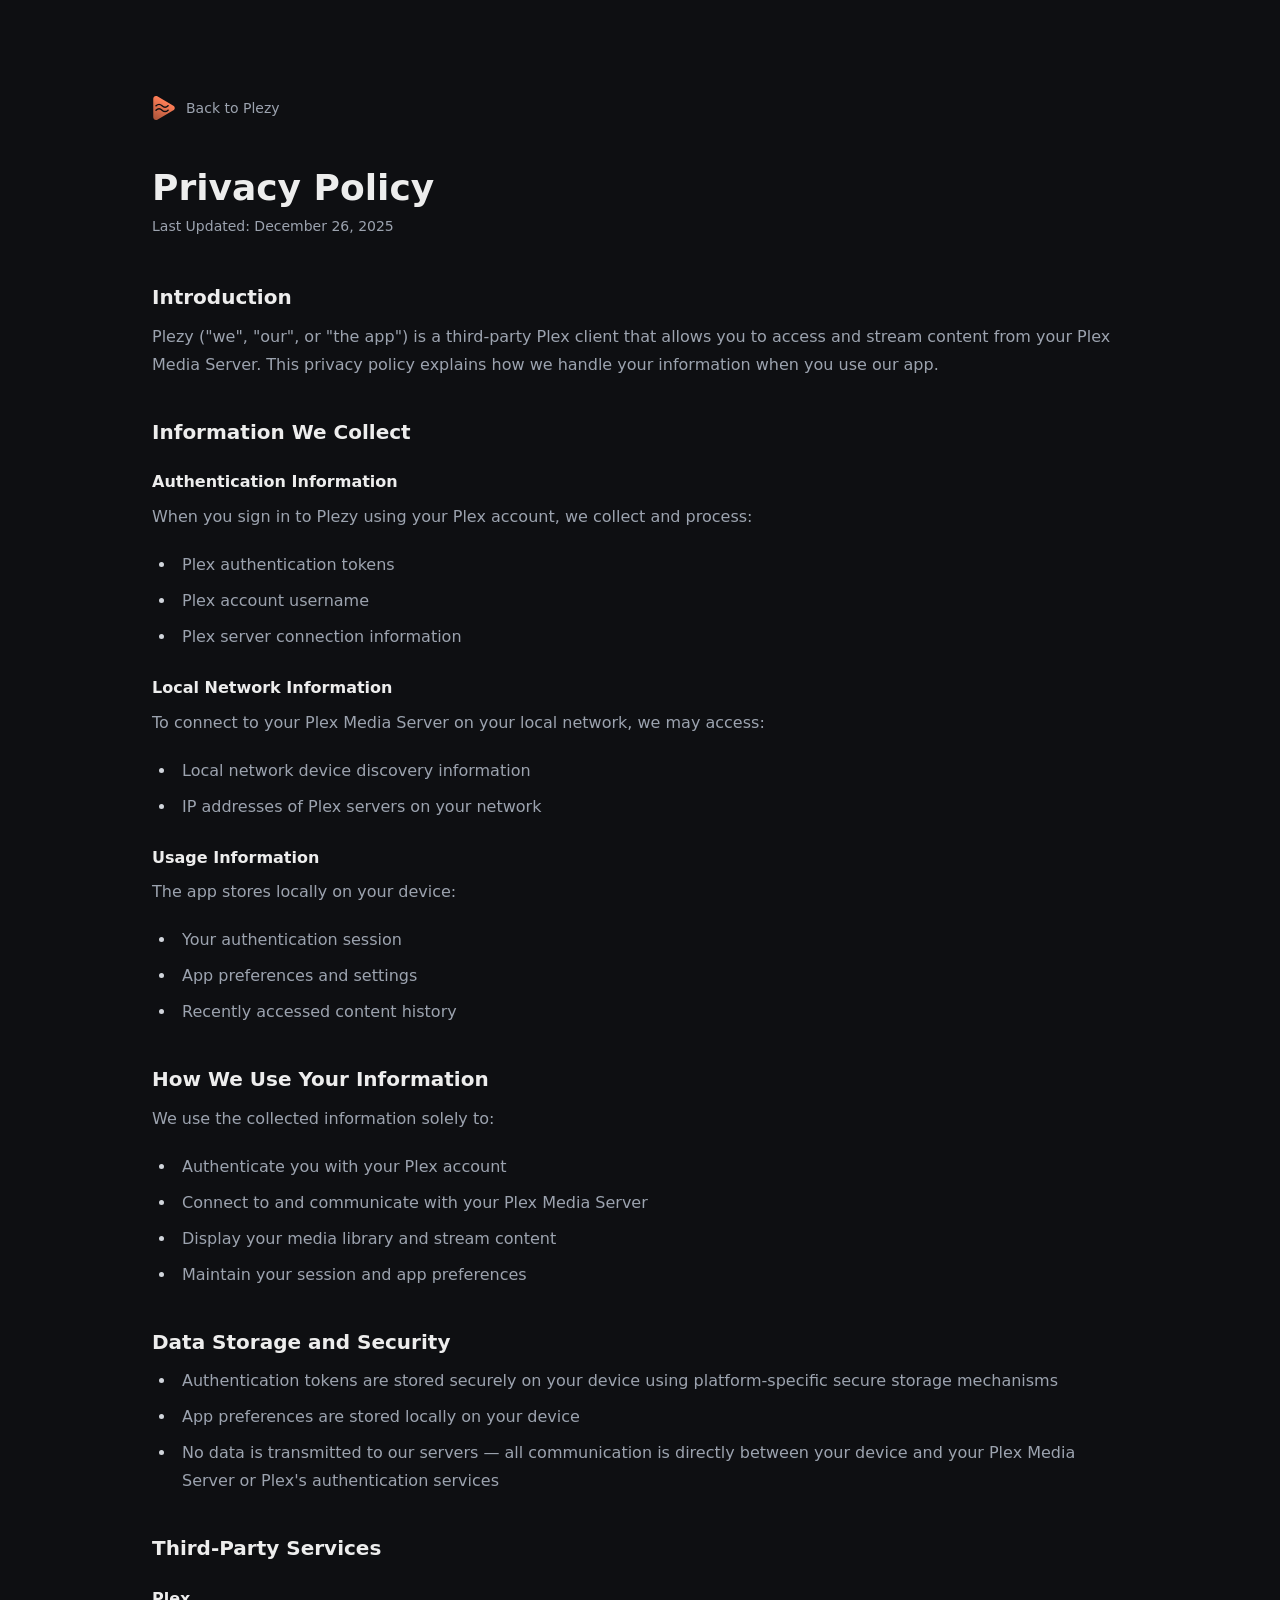
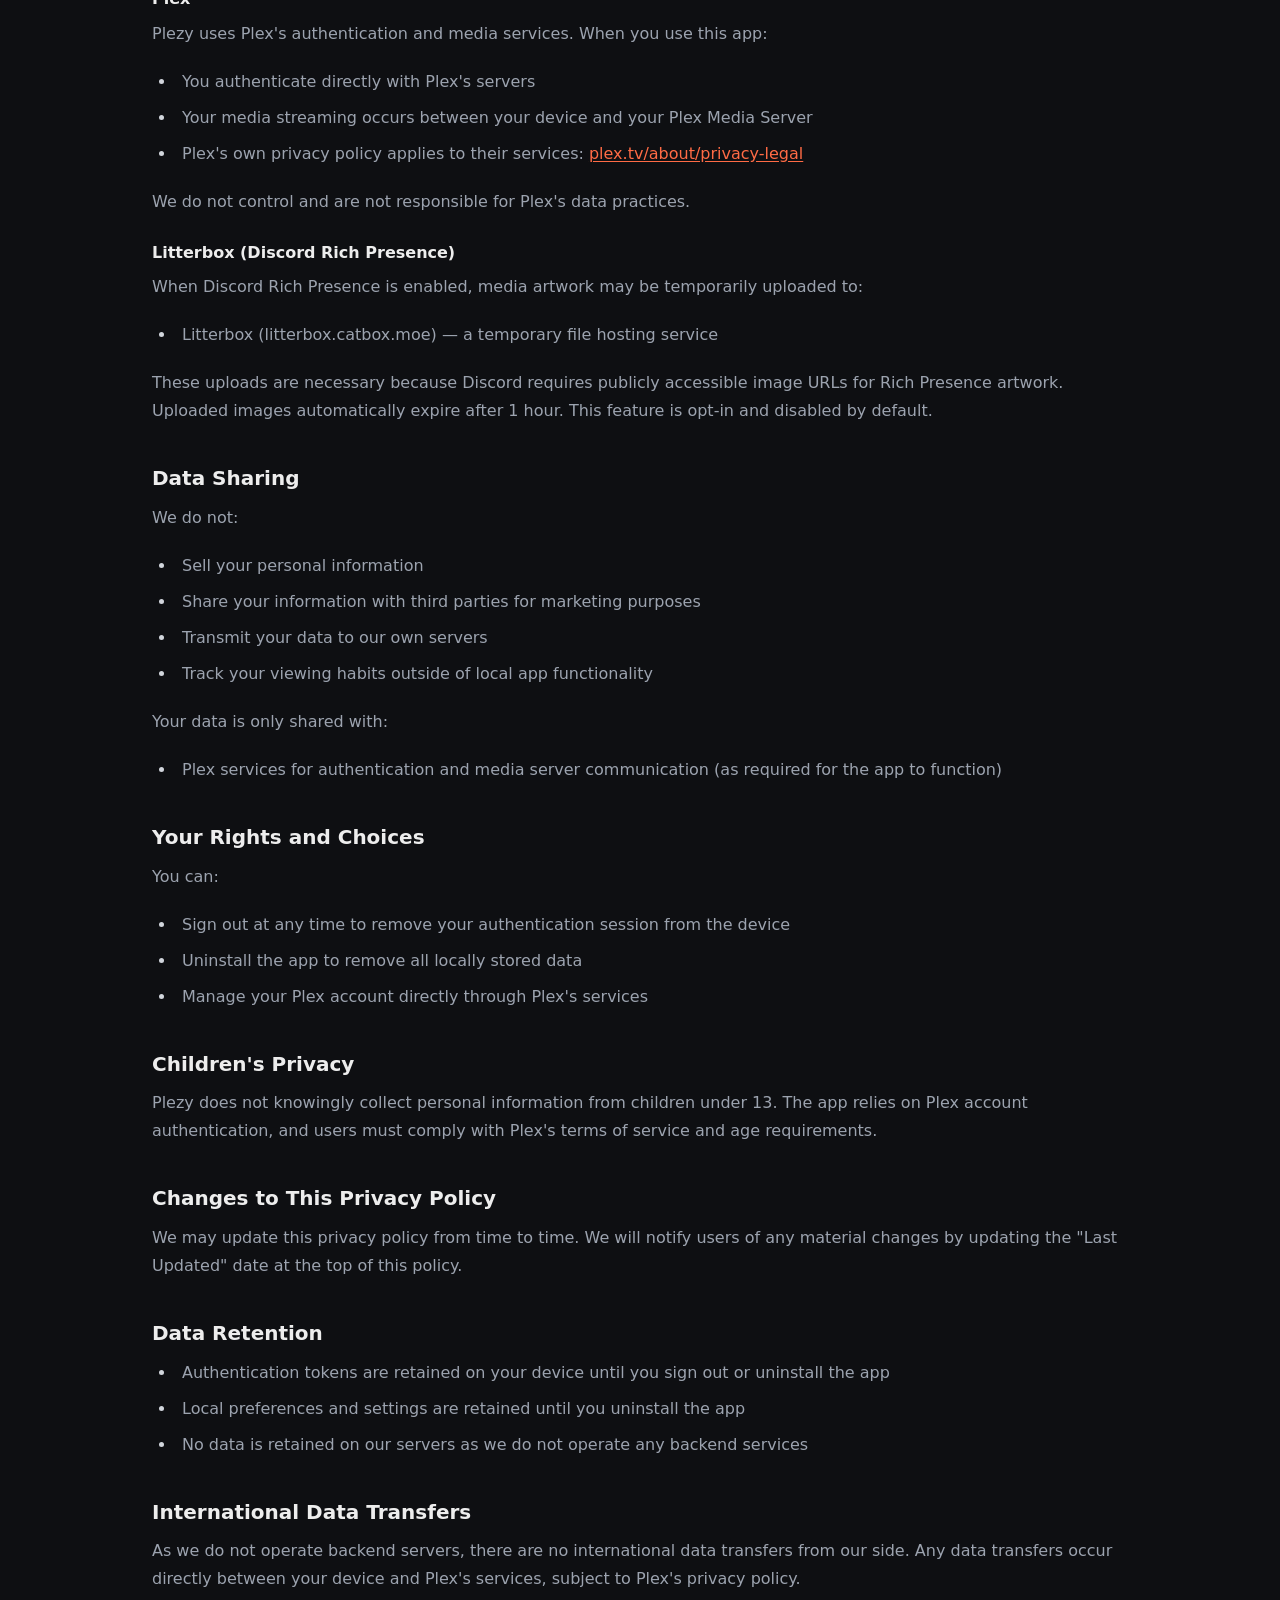
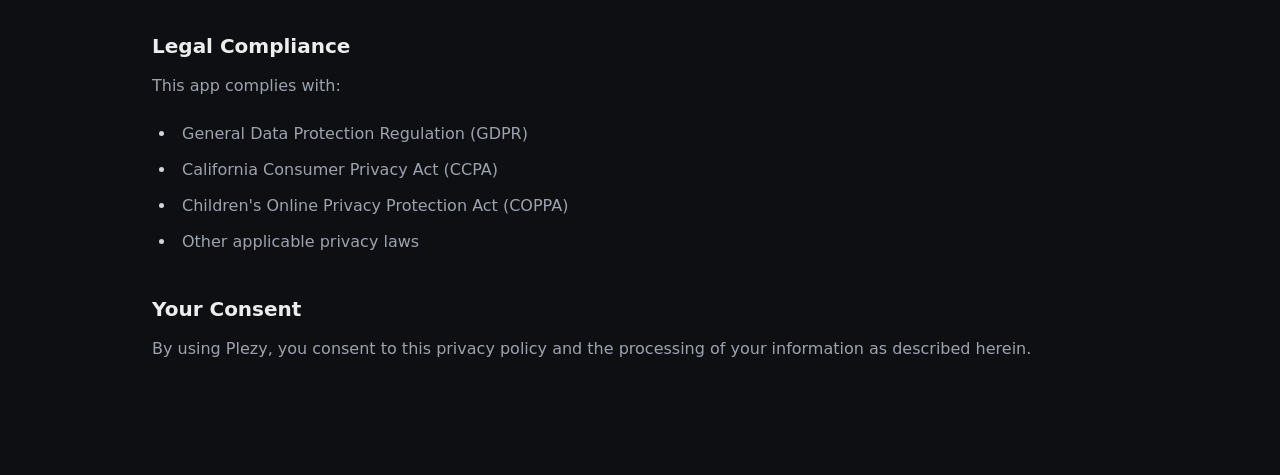
==== privacy.html @ b9e53365 "Mirror plezy.app marketing site as starting point" ====
<!doctype html>
<html lang="en">
	<head>
		<meta charset="utf-8" />
		<meta name="viewport" content="width=device-width, initial-scale=1" />
		<meta name="theme-color" content="#0e0f12" />
		
		<link href="_app/immutable/assets/0.DF990AXo.css" rel="stylesheet">
		<link href="_app/immutable/assets/3.yOXs9UEN.css" rel="stylesheet">
		<link rel="modulepreload" href="_app/immutable/entry/start.CoJKFJlM.js">
		<link rel="modulepreload" href="_app/immutable/chunks/CLVDWCYx.js">
		<link rel="modulepreload" href="_app/immutable/chunks/BPmkMjjq.js">
		<link rel="modulepreload" href="_app/immutable/chunks/NywS_KMp.js">
		<link rel="modulepreload" href="_app/immutable/entry/app.BwH1uKIQ.js">
		<link rel="modulepreload" href="_app/immutable/chunks/C-wuGM4v.js">
		<link rel="modulepreload" href="_app/immutable/chunks/fyFe7Qgq.js">
		<link rel="modulepreload" href="_app/immutable/chunks/DBVHxiZw.js">
		<link rel="modulepreload" href="_app/immutable/chunks/Zm3KEN28.js">
		<link rel="modulepreload" href="_app/immutable/chunks/YNGGz-9E.js">
		<link rel="modulepreload" href="_app/immutable/nodes/0.DDAyVLy6.js">
		<link rel="modulepreload" href="_app/immutable/chunks/CpB8qaWJ.js">
		<link rel="modulepreload" href="_app/immutable/chunks/Bbte_VvZ.js">
		<link rel="modulepreload" href="_app/immutable/nodes/3.JXkCUDzy.js">
		<link rel="modulepreload" href="_app/immutable/chunks/DOx-rTIZ.js">
		<link rel="modulepreload" href="_app/immutable/chunks/Lz8oodKu.js"><!--12qhfyh--><link rel="icon" href="data:image/svg+xml,%3csvg%20xmlns='http://www.w3.org/2000/svg'%20viewBox='0%2032%20358.32%20399.86'%3e%3cdefs%3e%3clinearGradient%20id='logo-gradient'%20x1='22.67'%20y1='425.72'%20x2='201.83'%20y2='115.4'%20gradientUnits='userSpaceOnUse'%3e%3cstop%20offset='0'%20stop-color='%23ab543a'/%3e%3cstop%20offset='1'%20stop-color='%23ff7e57'/%3e%3c/linearGradient%3e%3c/defs%3e%3cpath%20fill='url(%23logo-gradient)'%20d='M335.65,192.66L68.01,38.14C37.78,20.69,0,42.5,0,77.41v309.04c0,34.91,37.78,56.72,68.01,39.27l267.64-154.52c30.23-17.45,30.23-61.08,0-78.54ZM255.53,276.8c-19.1,17.66-38.75,26.49-58.4,26.49s-39.29-8.83-58.39-26.49c-14.39-13.3-28.55-20.05-42.11-20.05s-27.72,6.75-42.1,20.05c-4.87,4.5-12.46,4.2-16.96-.67-4.5-4.86-4.2-12.45.67-16.95,38.2-35.33,78.59-35.33,116.79,0,14.38,13.3,28.55,20.04,42.1,20.04s27.72-6.74,42.11-20.04c4.86-4.5,12.46-4.21,16.95.66,4.5,4.87,4.21,12.46-.66,16.96ZM255.53,204.04c-19.1,17.67-38.75,26.5-58.4,26.5s-39.29-8.83-58.39-26.5c-14.39-13.3-28.55-20.04-42.11-20.04s-27.72,6.74-42.1,20.04c-4.87,4.5-12.46,4.21-16.96-.66s-4.2-12.46.67-16.96c38.2-35.32,78.59-35.32,116.79,0,14.38,13.3,28.55,20.05,42.1,20.05s27.72-6.75,42.11-20.05c4.86-4.5,12.46-4.2,16.95.67,4.5,4.86,4.21,12.45-.66,16.95Z'/%3e%3c/svg%3e"/><!----><!--7ke6fz--><meta name="description" content="Plezy privacy policy - how we handle your information."/><!----><title>Privacy Policy - Plezy</title>
	</head>
	<body data-sveltekit-preload-data="hover">
		<div style="display: contents"><!--[--><!--[--><!----><!----><article class="max-w-5xl mx-auto px-6 py-16 sm:py-24"><a href="index.html" class="inline-flex items-center gap-2.5 mb-12 text-text-muted hover:text-text transition-colors"><svg class="w-6 h-6" viewBox="0 32 358.32 399.86" xmlns="http://www.w3.org/2000/svg"><!--[--><defs><linearGradient id="logo-gradient" x1="22.67" y1="425.72" x2="201.83" y2="115.4" gradientUnits="userSpaceOnUse"><stop offset="0" stop-color="#ab543a"></stop><stop offset="1" stop-color="#ff7e57"></stop></linearGradient></defs><!--]--><path fill="url(#logo-gradient)" d="M335.65,192.66L68.01,38.14C37.78,20.69,0,42.5,0,77.41v309.04c0,34.91,37.78,56.72,68.01,39.27l267.64-154.52c30.23-17.45,30.23-61.08,0-78.54ZM255.53,276.8c-19.1,17.66-38.75,26.49-58.4,26.49s-39.29-8.83-58.39-26.49c-14.39-13.3-28.55-20.05-42.11-20.05s-27.72,6.75-42.1,20.05c-4.87,4.5-12.46,4.2-16.96-.67-4.5-4.86-4.2-12.45.67-16.95,38.2-35.33,78.59-35.33,116.79,0,14.38,13.3,28.55,20.04,42.1,20.04s27.72-6.74,42.11-20.04c4.86-4.5,12.46-4.21,16.95.66,4.5,4.87,4.21,12.46-.66,16.96ZM255.53,204.04c-19.1,17.67-38.75,26.5-58.4,26.5s-39.29-8.83-58.39-26.5c-14.39-13.3-28.55-20.04-42.11-20.04s-27.72,6.74-42.1,20.04c-4.87,4.5-12.46,4.21-16.96-.66s-4.2-12.46.67-16.96c38.2-35.32,78.59-35.32,116.79,0,14.38,13.3,28.55,20.05,42.1,20.05s27.72-6.75,42.11-20.05c4.86-4.5,12.46-4.2,16.95.67,4.5,4.86,4.21,12.45-.66,16.95Z"></path></svg><!----> <span class="text-sm font-medium">Back to Plezy</span></a> <h1 class="text-3xl sm:text-4xl font-bold mb-2">Privacy Policy</h1> <p class="text-text-muted text-sm mb-12">Last Updated: December 26, 2025</p> <div class="prose svelte-7ke6fz"><h2 class="svelte-7ke6fz">Introduction</h2> <p class="svelte-7ke6fz">Plezy ("we", "our", or "the app") is a third-party Plex client that allows you to access and stream content from your Plex Media Server. This privacy policy explains how we handle your information when you use our app.</p> <h2 class="svelte-7ke6fz">Information We Collect</h2> <h3 class="svelte-7ke6fz">Authentication Information</h3> <p class="svelte-7ke6fz">When you sign in to Plezy using your Plex account, we collect and process:</p> <ul class="svelte-7ke6fz"><li class="svelte-7ke6fz">Plex authentication tokens</li> <li class="svelte-7ke6fz">Plex account username</li> <li class="svelte-7ke6fz">Plex server connection information</li></ul> <h3 class="svelte-7ke6fz">Local Network Information</h3> <p class="svelte-7ke6fz">To connect to your Plex Media Server on your local network, we may access:</p> <ul class="svelte-7ke6fz"><li class="svelte-7ke6fz">Local network device discovery information</li> <li class="svelte-7ke6fz">IP addresses of Plex servers on your network</li></ul> <h3 class="svelte-7ke6fz">Usage Information</h3> <p class="svelte-7ke6fz">The app stores locally on your device:</p> <ul class="svelte-7ke6fz"><li class="svelte-7ke6fz">Your authentication session</li> <li class="svelte-7ke6fz">App preferences and settings</li> <li class="svelte-7ke6fz">Recently accessed content history</li></ul> <h2 class="svelte-7ke6fz">How We Use Your Information</h2> <p class="svelte-7ke6fz">We use the collected information solely to:</p> <ul class="svelte-7ke6fz"><li class="svelte-7ke6fz">Authenticate you with your Plex account</li> <li class="svelte-7ke6fz">Connect to and communicate with your Plex Media Server</li> <li class="svelte-7ke6fz">Display your media library and stream content</li> <li class="svelte-7ke6fz">Maintain your session and app preferences</li></ul> <h2 class="svelte-7ke6fz">Data Storage and Security</h2> <ul class="svelte-7ke6fz"><li class="svelte-7ke6fz">Authentication tokens are stored securely on your device using platform-specific secure storage mechanisms</li> <li class="svelte-7ke6fz">App preferences are stored locally on your device</li> <li class="svelte-7ke6fz">No data is transmitted to our servers — all communication is directly between your device and your Plex Media Server or Plex's authentication services</li></ul> <h2 class="svelte-7ke6fz">Third-Party Services</h2> <h3 class="svelte-7ke6fz">Plex</h3> <p class="svelte-7ke6fz">Plezy uses Plex's authentication and media services. When you use this app:</p> <ul class="svelte-7ke6fz"><li class="svelte-7ke6fz">You authenticate directly with Plex's servers</li> <li class="svelte-7ke6fz">Your media streaming occurs between your device and your Plex Media Server</li> <li class="svelte-7ke6fz">Plex's own privacy policy applies to their services: <a href="https://www.plex.tv/about/privacy-legal/" target="_blank" rel="noopener noreferrer" class="svelte-7ke6fz">plex.tv/about/privacy-legal</a></li></ul> <p class="svelte-7ke6fz">We do not control and are not responsible for Plex's data practices.</p> <h3 class="svelte-7ke6fz">Litterbox (Discord Rich Presence)</h3> <p class="svelte-7ke6fz">When Discord Rich Presence is enabled, media artwork may be temporarily uploaded to:</p> <ul class="svelte-7ke6fz"><li class="svelte-7ke6fz">Litterbox (litterbox.catbox.moe) — a temporary file hosting service</li></ul> <p class="svelte-7ke6fz">These uploads are necessary because Discord requires publicly accessible image URLs for Rich Presence artwork. Uploaded images automatically expire after 1 hour. This feature is opt-in and disabled by default.</p> <h2 class="svelte-7ke6fz">Data Sharing</h2> <p class="svelte-7ke6fz">We do not:</p> <ul class="svelte-7ke6fz"><li class="svelte-7ke6fz">Sell your personal information</li> <li class="svelte-7ke6fz">Share your information with third parties for marketing purposes</li> <li class="svelte-7ke6fz">Transmit your data to our own servers</li> <li class="svelte-7ke6fz">Track your viewing habits outside of local app functionality</li></ul> <p class="svelte-7ke6fz">Your data is only shared with:</p> <ul class="svelte-7ke6fz"><li class="svelte-7ke6fz">Plex services for authentication and media server communication (as required for the app to function)</li></ul> <h2 class="svelte-7ke6fz">Your Rights and Choices</h2> <p class="svelte-7ke6fz">You can:</p> <ul class="svelte-7ke6fz"><li class="svelte-7ke6fz">Sign out at any time to remove your authentication session from the device</li> <li class="svelte-7ke6fz">Uninstall the app to remove all locally stored data</li> <li class="svelte-7ke6fz">Manage your Plex account directly through Plex's services</li></ul> <h2 class="svelte-7ke6fz">Children's Privacy</h2> <p class="svelte-7ke6fz">Plezy does not knowingly collect personal information from children under 13. The app relies on Plex account authentication, and users must comply with Plex's terms of service and age requirements.</p> <h2 class="svelte-7ke6fz">Changes to This Privacy Policy</h2> <p class="svelte-7ke6fz">We may update this privacy policy from time to time. We will notify users of any material changes by updating the "Last Updated" date at the top of this policy.</p> <h2 class="svelte-7ke6fz">Data Retention</h2> <ul class="svelte-7ke6fz"><li class="svelte-7ke6fz">Authentication tokens are retained on your device until you sign out or uninstall the app</li> <li class="svelte-7ke6fz">Local preferences and settings are retained until you uninstall the app</li> <li class="svelte-7ke6fz">No data is retained on our servers as we do not operate any backend services</li></ul> <h2 class="svelte-7ke6fz">International Data Transfers</h2> <p class="svelte-7ke6fz">As we do not operate backend servers, there are no international data transfers from our side. Any data transfers occur directly between your device and Plex's services, subject to Plex's privacy policy.</p> <h2 class="svelte-7ke6fz">Legal Compliance</h2> <p class="svelte-7ke6fz">This app complies with:</p> <ul class="svelte-7ke6fz"><li class="svelte-7ke6fz">General Data Protection Regulation (GDPR)</li> <li class="svelte-7ke6fz">California Consumer Privacy Act (CCPA)</li> <li class="svelte-7ke6fz">Children's Online Privacy Protection Act (COPPA)</li> <li class="svelte-7ke6fz">Other applicable privacy laws</li></ul> <h2 class="svelte-7ke6fz">Your Consent</h2> <p class="svelte-7ke6fz">By using Plezy, you consent to this privacy policy and the processing of your information as described herein.</p></div></article><!----><!----><!----><!--]--> <!--[!--><!--]--><!--]-->
			
			<script>
				{
					__sveltekit_p6oszg = {
						base: new URL(".", location).pathname.slice(0, -1)
					};

					const element = document.currentScript.parentElement;

					Promise.all([
						import("./_app/immutable/entry/start.CoJKFJlM.js"),
						import("./_app/immutable/entry/app.BwH1uKIQ.js")
					]).then(([kit, app]) => {
						kit.start(app, element, {
							node_ids: [0, 3],
							data: [null,null],
							form: null,
							error: null
						});
					});
				}
			</script>
		</div>
	</body>
</html>
---- _app/immutable/assets/0.DF990AXo.css ----
@layer properties{@supports (((-webkit-hyphens:none)) and (not (margin-trim:inline))) or ((-moz-orient:inline) and (not (color:rgb(from red r g b)))){*,:before,:after,::backdrop{--tw-translate-x:0;--tw-translate-y:0;--tw-translate-z:0;--tw-rotate-x:initial;--tw-rotate-y:initial;--tw-rotate-z:initial;--tw-skew-x:initial;--tw-skew-y:initial;--tw-space-y-reverse:0;--tw-border-style:solid;--tw-gradient-position:initial;--tw-gradient-from:#0000;--tw-gradient-via:#0000;--tw-gradient-to:#0000;--tw-gradient-stops:initial;--tw-gradient-via-stops:initial;--tw-gradient-from-position:0%;--tw-gradient-via-position:50%;--tw-gradient-to-position:100%;--tw-leading:initial;--tw-font-weight:initial;--tw-tracking:initial;--tw-ordinal:initial;--tw-slashed-zero:initial;--tw-numeric-figure:initial;--tw-numeric-spacing:initial;--tw-numeric-fraction:initial;--tw-shadow:0 0 #0000;--tw-shadow-color:initial;--tw-shadow-alpha:100%;--tw-inset-shadow:0 0 #0000;--tw-inset-shadow-color:initial;--tw-inset-shadow-alpha:100%;--tw-ring-color:initial;--tw-ring-shadow:0 0 #0000;--tw-inset-ring-color:initial;--tw-inset-ring-shadow:0 0 #0000;--tw-ring-inset:initial;--tw-ring-offset-width:0px;--tw-ring-offset-color:#fff;--tw-ring-offset-shadow:0 0 #0000;--tw-blur:initial;--tw-brightness:initial;--tw-contrast:initial;--tw-grayscale:initial;--tw-hue-rotate:initial;--tw-invert:initial;--tw-opacity:initial;--tw-saturate:initial;--tw-sepia:initial;--tw-drop-shadow:initial;--tw-drop-shadow-color:initial;--tw-drop-shadow-alpha:100%;--tw-drop-shadow-size:initial;--tw-duration:initial;--tw-ease:initial}}}@layer theme{:root,:host{--font-sans:"Inter",ui-sans-serif,system-ui,-apple-system,sans-serif;--font-mono:ui-monospace,SFMono-Regular,Menlo,Monaco,Consolas,"Liberation Mono","Courier New",monospace;--color-emerald-400:oklch(76.5% .177 163.223);--color-emerald-500:oklch(69.6% .17 162.48);--color-blue-400:oklch(70.7% .165 254.624);--color-blue-500:oklch(62.3% .214 259.815);--color-gray-100:oklch(96.7% .003 264.542);--color-gray-900:oklch(21% .034 264.665);--color-black:#000;--color-white:#fff;--spacing:.25rem;--container-sm:24rem;--container-md:28rem;--container-lg:32rem;--container-xl:36rem;--container-5xl:64rem;--container-7xl:80rem;--text-xs:.75rem;--text-xs--line-height:calc(1/.75);--text-sm:.875rem;--text-sm--line-height:calc(1.25/.875);--text-base:1rem;--text-base--line-height: 1.5 ;--text-lg:1.125rem;--text-lg--line-height:calc(1.75/1.125);--text-xl:1.25rem;--text-xl--line-height:calc(1.75/1.25);--text-2xl:1.5rem;--text-2xl--line-height:calc(2/1.5);--text-3xl:1.875rem;--text-3xl--line-height: 1.2 ;--text-4xl:2.25rem;--text-4xl--line-height:calc(2.5/2.25);--text-5xl:3rem;--text-5xl--line-height:1;--text-6xl:3.75rem;--text-6xl--line-height:1;--text-7xl:4.5rem;--text-7xl--line-height:1;--font-weight-normal:400;--font-weight-medium:500;--font-weight-semibold:600;--font-weight-bold:700;--tracking-tight:-.025em;--tracking-wide:.025em;--tracking-wider:.05em;--leading-tight:1.25;--leading-relaxed:1.625;--radius-lg:.5rem;--radius-xl:.75rem;--radius-2xl:1rem;--ease-out:cubic-bezier(0,0,.2,1);--blur-2xl:40px;--default-transition-duration:.15s;--default-transition-timing-function:cubic-bezier(.4,0,.2,1);--default-font-family:var(--font-sans);--default-mono-font-family:var(--font-mono);--color-bg:#0e0f12;--color-surface:#15171c;--color-surface-hover:#1a1c22;--color-border:#2a2d35;--color-accent:#ff6b45;--color-accent-glow:#ff6b4533;--color-accent-dim:#ab543a;--color-text:#ededed;--color-text-muted:#9ca3af;--animate-fade-in-up:fade-in-up .6s ease-out both;--animate-pulse-glow:pulse-glow 3s ease-in-out infinite}}@layer base{*,:after,:before,::backdrop{box-sizing:border-box;border:0 solid;margin:0;padding:0}::file-selector-button{box-sizing:border-box;border:0 solid;margin:0;padding:0}html,:host{-webkit-text-size-adjust:100%;tab-size:4;line-height:1.5;font-family:var(--default-font-family,ui-sans-serif,system-ui,sans-serif,"Apple Color Emoji","Segoe UI Emoji","Segoe UI Symbol","Noto Color Emoji");font-feature-settings:var(--default-font-feature-settings,normal);font-variation-settings:var(--default-font-variation-settings,normal);-webkit-tap-highlight-color:transparent}hr{height:0;color:inherit;border-top-width:1px}abbr:where([title]){-webkit-text-decoration:underline dotted;text-decoration:underline dotted}h1,h2,h3,h4,h5,h6{font-size:inherit;font-weight:inherit}a{color:inherit;-webkit-text-decoration:inherit;text-decoration:inherit}b,strong{font-weight:bolder}code,kbd,samp,pre{font-family:var(--default-mono-font-family,ui-monospace,SFMono-Regular,Menlo,Monaco,Consolas,"Liberation Mono","Courier New",monospace);font-feature-settings:var(--default-mono-font-feature-settings,normal);font-variation-settings:var(--default-mono-font-variation-settings,normal);font-size:1em}small{font-size:80%}sub,sup{vertical-align:baseline;font-size:75%;line-height:0;position:relative}sub{bottom:-.25em}sup{top:-.5em}table{text-indent:0;border-color:inherit;border-collapse:collapse}:-moz-focusring{outline:auto}progress{vertical-align:baseline}summary{display:list-item}ol,ul,menu{list-style:none}img,svg,video,canvas,audio,iframe,embed,object{vertical-align:middle;display:block}img,video{max-width:100%;height:auto}button,input,select,optgroup,textarea{font:inherit;font-feature-settings:inherit;font-variation-settings:inherit;letter-spacing:inherit;color:inherit;opacity:1;background-color:#0000;border-radius:0}::file-selector-button{font:inherit;font-feature-settings:inherit;font-variation-settings:inherit;letter-spacing:inherit;color:inherit;opacity:1;background-color:#0000;border-radius:0}:where(select:is([multiple],[size])) optgroup{font-weight:bolder}:where(select:is([multiple],[size])) optgroup option{padding-inline-start:20px}::file-selector-button{margin-inline-end:4px}::placeholder{opacity:1}@supports (not ((-webkit-appearance:-apple-pay-button))) or (contain-intrinsic-size:1px){::placeholder{color:currentColor}@supports (color:color-mix(in lab,red,red)){::placeholder{color:color-mix(in oklab,currentcolor 50%,transparent)}}}textarea{resize:vertical}::-webkit-search-decoration{-webkit-appearance:none}::-webkit-date-and-time-value{min-height:1lh;text-align:inherit}::-webkit-datetime-edit{display:inline-flex}::-webkit-datetime-edit-fields-wrapper{padding:0}::-webkit-datetime-edit{padding-block:0}::-webkit-datetime-edit-year-field{padding-block:0}::-webkit-datetime-edit-month-field{padding-block:0}::-webkit-datetime-edit-day-field{padding-block:0}::-webkit-datetime-edit-hour-field{padding-block:0}::-webkit-datetime-edit-minute-field{padding-block:0}::-webkit-datetime-edit-second-field{padding-block:0}::-webkit-datetime-edit-millisecond-field{padding-block:0}::-webkit-datetime-edit-meridiem-field{padding-block:0}::-webkit-calendar-picker-indicator{line-height:1}:-moz-ui-invalid{box-shadow:none}button,input:where([type=button],[type=reset],[type=submit]){appearance:button}::file-selector-button{appearance:button}::-webkit-inner-spin-button{height:auto}::-webkit-outer-spin-button{height:auto}[hidden]:where(:not([hidden=until-found])){display:none!important}}@layer components;@layer utilities{.pointer-events-none{pointer-events:none}.invisible{visibility:hidden}.visible{visibility:visible}.absolute{position:absolute}.fixed{position:fixed}.relative{position:relative}.inset-x-0{inset-inline:calc(var(--spacing)*0)}.-top-2{top:calc(var(--spacing)*-2)}.-top-8{top:calc(var(--spacing)*-8)}.top-1\/2{top:50%}.top-1\/3{top:33.3333%}.top-3{top:calc(var(--spacing)*3)}.-right-3{right:calc(var(--spacing)*-3)}.-right-8{right:calc(var(--spacing)*-8)}.-right-20{right:calc(var(--spacing)*-20)}.right-1\/4{right:25%}.bottom-0{bottom:calc(var(--spacing)*0)}.bottom-full{bottom:100%}.-left-8{left:calc(var(--spacing)*-8)}.left-0{left:calc(var(--spacing)*0)}.z-10{z-index:10}.z-\[1\]{z-index:1}.container{width:100%}@media(min-width:40rem){.container{max-width:40rem}}@media(min-width:48rem){.container{max-width:48rem}}@media(min-width:64rem){.container{max-width:64rem}}@media(min-width:80rem){.container{max-width:80rem}}@media(min-width:96rem){.container{max-width:96rem}}.mx-auto{margin-inline:auto}.prose{color:var(--tw-prose-body);max-width:65ch}.prose :where(p):not(:where([class~=not-prose],[class~=not-prose] *)){margin-top:1.25em;margin-bottom:1.25em}.prose :where([class~=lead]):not(:where([class~=not-prose],[class~=not-prose] *)){color:var(--tw-prose-lead);margin-top:1.2em;margin-bottom:1.2em;font-size:1.25em;line-height:1.6}.prose :where(a):not(:where([class~=not-prose],[class~=not-prose] *)){color:var(--tw-prose-links);font-weight:500;text-decoration:underline}.prose :where(strong):not(:where([class~=not-prose],[class~=not-prose] *)){color:var(--tw-prose-bold);font-weight:600}.prose :where(a strong):not(:where([class~=not-prose],[class~=not-prose] *)),.prose :where(blockquote strong):not(:where([class~=not-prose],[class~=not-prose] *)),.prose :where(thead th strong):not(:where([class~=not-prose],[class~=not-prose] *)){color:inherit}.prose :where(ol):not(:where([class~=not-prose],[class~=not-prose] *)){margin-top:1.25em;margin-bottom:1.25em;padding-inline-start:1.625em;list-style-type:decimal}.prose :where(ol[type=A]):not(:where([class~=not-prose],[class~=not-prose] *)){list-style-type:upper-alpha}.prose :where(ol[type=a]):not(:where([class~=not-prose],[class~=not-prose] *)){list-style-type:lower-alpha}.prose :where(ol[type=A s]):not(:where([class~=not-prose],[class~=not-prose] *)){list-style-type:upper-alpha}.prose :where(ol[type=a s]):not(:where([class~=not-prose],[class~=not-prose] *)){list-style-type:lower-alpha}.prose :where(ol[type=I]):not(:where([class~=not-prose],[class~=not-prose] *)){list-style-type:upper-roman}.prose :where(ol[type=i]):not(:where([class~=not-prose],[class~=not-prose] *)){list-style-type:lower-roman}.prose :where(ol[type=I s]):not(:where([class~=not-prose],[class~=not-prose] *)){list-style-type:upper-roman}.prose :where(ol[type=i s]):not(:where([class~=not-prose],[class~=not-prose] *)){list-style-type:lower-roman}.prose :where(ol[type="1"]):not(:where([class~=not-prose],[class~=not-prose] *)){list-style-type:decimal}.prose :where(ul):not(:where([class~=not-prose],[class~=not-prose] *)){margin-top:1.25em;margin-bottom:1.25em;padding-inline-start:1.625em;list-style-type:disc}.prose :where(ol>li):not(:where([class~=not-prose],[class~=not-prose] *))::marker{color:var(--tw-prose-counters);font-weight:400}.prose :where(ul>li):not(:where([class~=not-prose],[class~=not-prose] *))::marker{color:var(--tw-prose-bullets)}.prose :where(dt):not(:where([class~=not-prose],[class~=not-prose] *)){color:var(--tw-prose-headings);margin-top:1.25em;font-weight:600}.prose :where(hr):not(:where([class~=not-prose],[class~=not-prose] *)){border-color:var(--tw-prose-hr);border-top-width:1px;margin-top:3em;margin-bottom:3em}.prose :where(blockquote):not(:where([class~=not-prose],[class~=not-prose] *)){color:var(--tw-prose-quotes);border-inline-start-width:.25rem;border-inline-start-color:var(--tw-prose-quote-borders);quotes:"“""”""‘""’";margin-top:1.6em;margin-bottom:1.6em;padding-inline-start:1em;font-style:italic;font-weight:500}.prose :where(blockquote p:first-of-type):not(:where([class~=not-prose],[class~=not-prose] *)):before{content:open-quote}.prose :where(blockquote p:last-of-type):not(:where([class~=not-prose],[class~=not-prose] *)):after{content:close-quote}.prose :where(h1):not(:where([class~=not-prose],[class~=not-prose] *)){color:var(--tw-prose-headings);margin-top:0;margin-bottom:.888889em;font-size:2.25em;font-weight:800;line-height:1.11111}.prose :where(h1 strong):not(:where([class~=not-prose],[class~=not-prose] *)){color:inherit;font-weight:900}.prose :where(h2):not(:where([class~=not-prose],[class~=not-prose] *)){color:var(--tw-prose-headings);margin-top:2em;margin-bottom:1em;font-size:1.5em;font-weight:700;line-height:1.33333}.prose :where(h2 strong):not(:where([class~=not-prose],[class~=not-prose] *)){color:inherit;font-weight:800}.prose :where(h3):not(:where([class~=not-prose],[class~=not-prose] *)){color:var(--tw-prose-headings);margin-top:1.6em;margin-bottom:.6em;font-size:1.25em;font-weight:600;line-height:1.6}.prose :where(h3 strong):not(:where([class~=not-prose],[class~=not-prose] *)){color:inherit;font-weight:700}.prose :where(h4):not(:where([class~=not-prose],[class~=not-prose] *)){color:var(--tw-prose-headings);margin-top:1.5em;margin-bottom:.5em;font-weight:600;line-height:1.5}.prose :where(h4 strong):not(:where([class~=not-prose],[class~=not-prose] *)){color:inherit;font-weight:700}.prose :where(img):not(:where([class~=not-prose],[class~=not-prose] *)){margin-top:2em;margin-bottom:2em}.prose :where(picture):not(:where([class~=not-prose],[class~=not-prose] *)){margin-top:2em;margin-bottom:2em;display:block}.prose :where(video):not(:where([class~=not-prose],[class~=not-prose] *)){margin-top:2em;margin-bottom:2em}.prose :where(kbd):not(:where([class~=not-prose],[class~=not-prose] *)){color:var(--tw-prose-kbd);box-shadow:0 0 0 1px var(--tw-prose-kbd-shadows),0 3px 0 var(--tw-prose-kbd-shadows);padding-top:.1875em;padding-inline-end:.375em;padding-bottom:.1875em;border-radius:.3125rem;padding-inline-start:.375em;font-family:inherit;font-size:.875em;font-weight:500}.prose :where(code):not(:where([class~=not-prose],[class~=not-prose] *)){color:var(--tw-prose-code);font-size:.875em;font-weight:600}.prose :where(code):not(:where([class~=not-prose],[class~=not-prose] *)):before,.prose :where(code):not(:where([class~=not-prose],[class~=not-prose] *)):after{content:"`"}.prose :where(a code):not(:where([class~=not-prose],[class~=not-prose] *)),.prose :where(h1 code):not(:where([class~=not-prose],[class~=not-prose] *)){color:inherit}.prose :where(h2 code):not(:where([class~=not-prose],[class~=not-prose] *)){color:inherit;font-size:.875em}.prose :where(h3 code):not(:where([class~=not-prose],[class~=not-prose] *)){color:inherit;font-size:.9em}.prose :where(h4 code):not(:where([class~=not-prose],[class~=not-prose] *)),.prose :where(blockquote code):not(:where([class~=not-prose],[class~=not-prose] *)),.prose :where(thead th code):not(:where([class~=not-prose],[class~=not-prose] *)){color:inherit}.prose :where(pre):not(:where([class~=not-prose],[class~=not-prose] *)){color:var(--tw-prose-pre-code);background-color:var(--tw-prose-pre-bg);padding-top:.857143em;padding-inline-end:1.14286em;padding-bottom:.857143em;border-radius:.375rem;margin-top:1.71429em;margin-bottom:1.71429em;padding-inline-start:1.14286em;font-size:.875em;font-weight:400;line-height:1.71429;overflow-x:auto}.prose :where(pre code):not(:where([class~=not-prose],[class~=not-prose] *)){font-weight:inherit;color:inherit;font-size:inherit;font-family:inherit;line-height:inherit;background-color:#0000;border-width:0;border-radius:0;padding:0}.prose :where(pre code):not(:where([class~=not-prose],[class~=not-prose] *)):before,.prose :where(pre code):not(:where([class~=not-prose],[class~=not-prose] *)):after{content:none}.prose :where(table):not(:where([class~=not-prose],[class~=not-prose] *)){table-layout:auto;width:100%;margin-top:2em;margin-bottom:2em;font-size:.875em;line-height:1.71429}.prose :where(thead):not(:where([class~=not-prose],[class~=not-prose] *)){border-bottom-width:1px;border-bottom-color:var(--tw-prose-th-borders)}.prose :where(thead th):not(:where([class~=not-prose],[class~=not-prose] *)){color:var(--tw-prose-headings);vertical-align:bottom;padding-inline-end:.571429em;padding-bottom:.571429em;padding-inline-start:.571429em;font-weight:600}.prose :where(tbody tr):not(:where([class~=not-prose],[class~=not-prose] *)){border-bottom-width:1px;border-bottom-color:var(--tw-prose-td-borders)}.prose :where(tbody tr:last-child):not(:where([class~=not-prose],[class~=not-prose] *)){border-bottom-width:0}.prose :where(tbody td):not(:where([class~=not-prose],[class~=not-prose] *)){vertical-align:baseline}.prose :where(tfoot):not(:where([class~=not-prose],[class~=not-prose] *)){border-top-width:1px;border-top-color:var(--tw-prose-th-borders)}.prose :where(tfoot td):not(:where([class~=not-prose],[class~=not-prose] *)){vertical-align:top}.prose :where(th,td):not(:where([class~=not-prose],[class~=not-prose] *)){text-align:start}.prose :where(figure>*):not(:where([class~=not-prose],[class~=not-prose] *)){margin-top:0;margin-bottom:0}.prose :where(figcaption):not(:where([class~=not-prose],[class~=not-prose] *)){color:var(--tw-prose-captions);margin-top:.857143em;font-size:.875em;line-height:1.42857}.prose{--tw-prose-body:oklch(37.3% .034 259.733);--tw-prose-headings:oklch(21% .034 264.665);--tw-prose-lead:oklch(44.6% .03 256.802);--tw-prose-links:oklch(21% .034 264.665);--tw-prose-bold:oklch(21% .034 264.665);--tw-prose-counters:oklch(55.1% .027 264.364);--tw-prose-bullets:oklch(87.2% .01 258.338);--tw-prose-hr:oklch(92.8% .006 264.531);--tw-prose-quotes:oklch(21% .034 264.665);--tw-prose-quote-borders:oklch(92.8% .006 264.531);--tw-prose-captions:oklch(55.1% .027 264.364);--tw-prose-kbd:oklch(21% .034 264.665);--tw-prose-kbd-shadows:oklab(21% -.00316127 -.0338527/.1);--tw-prose-code:oklch(21% .034 264.665);--tw-prose-pre-code:oklch(92.8% .006 264.531);--tw-prose-pre-bg:oklch(27.8% .033 256.848);--tw-prose-th-borders:oklch(87.2% .01 258.338);--tw-prose-td-borders:oklch(92.8% .006 264.531);--tw-prose-invert-body:oklch(87.2% .01 258.338);--tw-prose-invert-headings:#fff;--tw-prose-invert-lead:oklch(70.7% .022 261.325);--tw-prose-invert-links:#fff;--tw-prose-invert-bold:#fff;--tw-prose-invert-counters:oklch(70.7% .022 261.325);--tw-prose-invert-bullets:oklch(44.6% .03 256.802);--tw-prose-invert-hr:oklch(37.3% .034 259.733);--tw-prose-invert-quotes:oklch(96.7% .003 264.542);--tw-prose-invert-quote-borders:oklch(37.3% .034 259.733);--tw-prose-invert-captions:oklch(70.7% .022 261.325);--tw-prose-invert-kbd:#fff;--tw-prose-invert-kbd-shadows:#ffffff1a;--tw-prose-invert-code:#fff;--tw-prose-invert-pre-code:oklch(87.2% .01 258.338);--tw-prose-invert-pre-bg:#00000080;--tw-prose-invert-th-borders:oklch(44.6% .03 256.802);--tw-prose-invert-td-borders:oklch(37.3% .034 259.733);font-size:1rem;line-height:1.75}.prose :where(picture>img):not(:where([class~=not-prose],[class~=not-prose] *)){margin-top:0;margin-bottom:0}.prose :where(li):not(:where([class~=not-prose],[class~=not-prose] *)){margin-top:.5em;margin-bottom:.5em}.prose :where(ol>li):not(:where([class~=not-prose],[class~=not-prose] *)),.prose :where(ul>li):not(:where([class~=not-prose],[class~=not-prose] *)){padding-inline-start:.375em}.prose :where(.prose>ul>li p):not(:where([class~=not-prose],[class~=not-prose] *)){margin-top:.75em;margin-bottom:.75em}.prose :where(.prose>ul>li>p:first-child):not(:where([class~=not-prose],[class~=not-prose] *)){margin-top:1.25em}.prose :where(.prose>ul>li>p:last-child):not(:where([class~=not-prose],[class~=not-prose] *)){margin-bottom:1.25em}.prose :where(.prose>ol>li>p:first-child):not(:where([class~=not-prose],[class~=not-prose] *)){margin-top:1.25em}.prose :where(.prose>ol>li>p:last-child):not(:where([class~=not-prose],[class~=not-prose] *)){margin-bottom:1.25em}.prose :where(ul ul,ul ol,ol ul,ol ol):not(:where([class~=not-prose],[class~=not-prose] *)){margin-top:.75em;margin-bottom:.75em}.prose :where(dl):not(:where([class~=not-prose],[class~=not-prose] *)){margin-top:1.25em;margin-bottom:1.25em}.prose :where(dd):not(:where([class~=not-prose],[class~=not-prose] *)){margin-top:.5em;padding-inline-start:1.625em}.prose :where(hr+*):not(:where([class~=not-prose],[class~=not-prose] *)),.prose :where(h2+*):not(:where([class~=not-prose],[class~=not-prose] *)),.prose :where(h3+*):not(:where([class~=not-prose],[class~=not-prose] *)),.prose :where(h4+*):not(:where([class~=not-prose],[class~=not-prose] *)){margin-top:0}.prose :where(thead th:first-child):not(:where([class~=not-prose],[class~=not-prose] *)){padding-inline-start:0}.prose :where(thead th:last-child):not(:where([class~=not-prose],[class~=not-prose] *)){padding-inline-end:0}.prose :where(tbody td,tfoot td):not(:where([class~=not-prose],[class~=not-prose] *)){padding-top:.571429em;padding-inline-end:.571429em;padding-bottom:.571429em;padding-inline-start:.571429em}.prose :where(tbody td:first-child,tfoot td:first-child):not(:where([class~=not-prose],[class~=not-prose] *)){padding-inline-start:0}.prose :where(tbody td:last-child,tfoot td:last-child):not(:where([class~=not-prose],[class~=not-prose] *)){padding-inline-end:0}.prose :where(figure):not(:where([class~=not-prose],[class~=not-prose] *)){margin-top:2em;margin-bottom:2em}.prose :where(.prose>:first-child):not(:where([class~=not-prose],[class~=not-prose] *)){margin-top:0}.prose :where(.prose>:last-child):not(:where([class~=not-prose],[class~=not-prose] *)){margin-bottom:0}.mt-0\.5{margin-top:calc(var(--spacing)*.5)}.mt-1{margin-top:calc(var(--spacing)*1)}.mt-4{margin-top:calc(var(--spacing)*4)}.mt-auto{margin-top:auto}.-mr-6{margin-right:calc(var(--spacing)*-6)}.mb-2{margin-bottom:calc(var(--spacing)*2)}.mb-3{margin-bottom:calc(var(--spacing)*3)}.mb-4{margin-bottom:calc(var(--spacing)*4)}.mb-5{margin-bottom:calc(var(--spacing)*5)}.mb-6{margin-bottom:calc(var(--spacing)*6)}.mb-8{margin-bottom:calc(var(--spacing)*8)}.mb-10{margin-bottom:calc(var(--spacing)*10)}.mb-12{margin-bottom:calc(var(--spacing)*12)}.-ml-2{margin-left:calc(var(--spacing)*-2)}.ml-2{margin-left:calc(var(--spacing)*2)}.ml-auto{margin-left:auto}.block{display:block}.contents{display:contents}.flex{display:flex}.grid{display:grid}.hidden{display:none}.inline-flex{display:inline-flex}.h-1{height:calc(var(--spacing)*1)}.h-1\.5{height:calc(var(--spacing)*1.5)}.h-3{height:calc(var(--spacing)*3)}.h-3\.5{height:calc(var(--spacing)*3.5)}.h-4{height:calc(var(--spacing)*4)}.h-5{height:calc(var(--spacing)*5)}.h-6{height:calc(var(--spacing)*6)}.h-7{height:calc(var(--spacing)*7)}.h-8{height:calc(var(--spacing)*8)}.h-10{height:calc(var(--spacing)*10)}.h-16{height:calc(var(--spacing)*16)}.h-20{height:calc(var(--spacing)*20)}.h-24{height:calc(var(--spacing)*24)}.h-125{height:calc(var(--spacing)*125)}.h-\[420px\]{height:420px}.h-full{height:100%}.h-px{height:1px}.min-h-dvh{min-height:100dvh}.min-h-screen{min-height:100vh}.w-1\.5{width:calc(var(--spacing)*1.5)}.w-1\/2{width:50%}.w-3{width:calc(var(--spacing)*3)}.w-3\.5{width:calc(var(--spacing)*3.5)}.w-3\/4{width:75%}.w-4{width:calc(var(--spacing)*4)}.w-5{width:calc(var(--spacing)*5)}.w-6{width:calc(var(--spacing)*6)}.w-7{width:calc(var(--spacing)*7)}.w-8{width:calc(var(--spacing)*8)}.w-10{width:calc(var(--spacing)*10)}.w-16{width:calc(var(--spacing)*16)}.w-20{width:calc(var(--spacing)*20)}.w-24{width:calc(var(--spacing)*24)}.w-56{width:calc(var(--spacing)*56)}.w-125{width:calc(var(--spacing)*125)}.w-150{width:calc(var(--spacing)*150)}.w-auto{width:auto}.w-fit{width:fit-content}.w-full{width:100%}.max-w-5xl{max-width:var(--container-5xl)}.max-w-7xl{max-width:var(--container-7xl)}.max-w-\[280px\]{max-width:280px}.max-w-lg{max-width:var(--container-lg)}.max-w-md{max-width:var(--container-md)}.max-w-sm{max-width:var(--container-sm)}.max-w-xl{max-width:var(--container-xl)}.min-w-0{min-width:calc(var(--spacing)*0)}.flex-1{flex:1}.flex-shrink-0{flex-shrink:0}.-translate-y-1\/2{--tw-translate-y: -50% ;translate:var(--tw-translate-x)var(--tw-translate-y)}.rotate-180{rotate:180deg}.rotate-\[-4deg\]{rotate:-4deg}.transform{transform:var(--tw-rotate-x,)var(--tw-rotate-y,)var(--tw-rotate-z,)var(--tw-skew-x,)var(--tw-skew-y,)}.animate-fade-in-up{animation:var(--animate-fade-in-up)}.animate-pulse-glow{animation:var(--animate-pulse-glow)}.cursor-default{cursor:default}.cursor-pointer{cursor:pointer}.snap-start{scroll-snap-align:start}.grid-cols-1{grid-template-columns:repeat(1,minmax(0,1fr))}.flex-col{flex-direction:column}.flex-wrap{flex-wrap:wrap}.items-center{align-items:center}.justify-between{justify-content:space-between}.justify-center{justify-content:center}.gap-0\.5{gap:calc(var(--spacing)*.5)}.gap-1{gap:calc(var(--spacing)*1)}.gap-1\.5{gap:calc(var(--spacing)*1.5)}.gap-2{gap:calc(var(--spacing)*2)}.gap-2\.5{gap:calc(var(--spacing)*2.5)}.gap-3{gap:calc(var(--spacing)*3)}.gap-4{gap:calc(var(--spacing)*4)}.gap-5{gap:calc(var(--spacing)*5)}.gap-8{gap:calc(var(--spacing)*8)}.gap-12{gap:calc(var(--spacing)*12)}:where(.space-y-2>:not(:last-child)){--tw-space-y-reverse:0;margin-block-start:calc(calc(var(--spacing)*2)*var(--tw-space-y-reverse));margin-block-end:calc(calc(var(--spacing)*2)*calc(1 - var(--tw-space-y-reverse)))}.overflow-hidden{overflow:hidden}.overflow-x-auto{overflow-x:auto}.rounded-2xl{border-radius:var(--radius-2xl)}.rounded-\[2\.5rem\]{border-radius:2.5rem}.rounded-\[2rem\]{border-radius:2rem}.rounded-full{border-radius:3.40282e38px}.rounded-lg{border-radius:var(--radius-lg)}.rounded-xl{border-radius:var(--radius-xl)}.rounded-l-lg{border-top-left-radius:var(--radius-lg);border-bottom-left-radius:var(--radius-lg)}.border{border-style:var(--tw-border-style);border-width:1px}.border-2{border-style:var(--tw-border-style);border-width:2px}.border-t{border-top-style:var(--tw-border-style);border-top-width:1px}.border-r-0{border-right-style:var(--tw-border-style);border-right-width:0}.border-border{border-color:var(--color-border)}.border-border\/30{border-color:#2a2d354d}@supports (color:color-mix(in lab,red,red)){.border-border\/30{border-color:color-mix(in oklab,var(--color-border)30%,transparent)}}.border-border\/40{border-color:#2a2d3566}@supports (color:color-mix(in lab,red,red)){.border-border\/40{border-color:color-mix(in oklab,var(--color-border)40%,transparent)}}.border-border\/60{border-color:#2a2d3599}@supports (color:color-mix(in lab,red,red)){.border-border\/60{border-color:color-mix(in oklab,var(--color-border)60%,transparent)}}.border-surface{border-color:var(--color-surface)}.border-white\/\[0\.06\]{border-color:#ffffff0f}@supports (color:color-mix(in lab,red,red)){.border-white\/\[0\.06\]{border-color:color-mix(in oklab,var(--color-white)6%,transparent)}}.bg-accent\/10{background-color:#ff6b451a}@supports (color:color-mix(in lab,red,red)){.bg-accent\/10{background-color:color-mix(in oklab,var(--color-accent)10%,transparent)}}.bg-accent\/15{background-color:#ff6b4526}@supports (color:color-mix(in lab,red,red)){.bg-accent\/15{background-color:color-mix(in oklab,var(--color-accent)15%,transparent)}}.bg-accent\/20{background-color:#ff6b4533}@supports (color:color-mix(in lab,red,red)){.bg-accent\/20{background-color:color-mix(in oklab,var(--color-accent)20%,transparent)}}.bg-accent\/40{background-color:#ff6b4566}@supports (color:color-mix(in lab,red,red)){.bg-accent\/40{background-color:color-mix(in oklab,var(--color-accent)40%,transparent)}}.bg-accent\/60{background-color:#ff6b4599}@supports (color:color-mix(in lab,red,red)){.bg-accent\/60{background-color:color-mix(in oklab,var(--color-accent)60%,transparent)}}.bg-black{background-color:var(--color-black)}.bg-blue-500\/20{background-color:#3080ff33}@supports (color:color-mix(in lab,red,red)){.bg-blue-500\/20{background-color:color-mix(in oklab,var(--color-blue-500)20%,transparent)}}.bg-emerald-500\/20{background-color:#00bb7f33}@supports (color:color-mix(in lab,red,red)){.bg-emerald-500\/20{background-color:color-mix(in oklab,var(--color-emerald-500)20%,transparent)}}.bg-surface{background-color:var(--color-surface)}.bg-surface-hover{background-color:var(--color-surface-hover)}.bg-surface\/80{background-color:#15171ccc}@supports (color:color-mix(in lab,red,red)){.bg-surface\/80{background-color:color-mix(in oklab,var(--color-surface)80%,transparent)}}.bg-white{background-color:var(--color-white)}.bg-white\/5{background-color:#ffffff0d}@supports (color:color-mix(in lab,red,red)){.bg-white\/5{background-color:color-mix(in oklab,var(--color-white)5%,transparent)}}.bg-white\/8{background-color:#ffffff14}@supports (color:color-mix(in lab,red,red)){.bg-white\/8{background-color:color-mix(in oklab,var(--color-white)8%,transparent)}}.bg-white\/10{background-color:#ffffff1a}@supports (color:color-mix(in lab,red,red)){.bg-white\/10{background-color:color-mix(in oklab,var(--color-white)10%,transparent)}}.bg-white\/\[0\.04\]{background-color:#ffffff0a}@supports (color:color-mix(in lab,red,red)){.bg-white\/\[0\.04\]{background-color:color-mix(in oklab,var(--color-white)4%,transparent)}}.bg-gradient-to-r{--tw-gradient-position:to right in oklab;background-image:linear-gradient(var(--tw-gradient-stops))}.bg-gradient-to-t{--tw-gradient-position:to top in oklab;background-image:linear-gradient(var(--tw-gradient-stops))}.from-accent-dim{--tw-gradient-from:var(--color-accent-dim);--tw-gradient-stops:var(--tw-gradient-via-stops,var(--tw-gradient-position),var(--tw-gradient-from)var(--tw-gradient-from-position),var(--tw-gradient-to)var(--tw-gradient-to-position))}.from-surface{--tw-gradient-from:var(--color-surface);--tw-gradient-stops:var(--tw-gradient-via-stops,var(--tw-gradient-position),var(--tw-gradient-from)var(--tw-gradient-from-position),var(--tw-gradient-to)var(--tw-gradient-to-position))}.from-transparent{--tw-gradient-from:transparent;--tw-gradient-stops:var(--tw-gradient-via-stops,var(--tw-gradient-position),var(--tw-gradient-from)var(--tw-gradient-from-position),var(--tw-gradient-to)var(--tw-gradient-to-position))}.via-border{--tw-gradient-via:var(--color-border);--tw-gradient-via-stops:var(--tw-gradient-position),var(--tw-gradient-from)var(--tw-gradient-from-position),var(--tw-gradient-via)var(--tw-gradient-via-position),var(--tw-gradient-to)var(--tw-gradient-to-position);--tw-gradient-stops:var(--tw-gradient-via-stops)}.to-accent{--tw-gradient-to:var(--color-accent);--tw-gradient-stops:var(--tw-gradient-via-stops,var(--tw-gradient-position),var(--tw-gradient-from)var(--tw-gradient-from-position),var(--tw-gradient-to)var(--tw-gradient-to-position))}.to-transparent{--tw-gradient-to:transparent;--tw-gradient-stops:var(--tw-gradient-via-stops,var(--tw-gradient-position),var(--tw-gradient-from)var(--tw-gradient-from-position),var(--tw-gradient-to)var(--tw-gradient-to-position))}.bg-clip-text{-webkit-background-clip:text;background-clip:text}.p-1{padding:calc(var(--spacing)*1)}.p-6{padding:calc(var(--spacing)*6)}.p-8{padding:calc(var(--spacing)*8)}.px-3{padding-inline:calc(var(--spacing)*3)}.px-4{padding-inline:calc(var(--spacing)*4)}.px-5{padding-inline:calc(var(--spacing)*5)}.px-6{padding-inline:calc(var(--spacing)*6)}.px-8{padding-inline:calc(var(--spacing)*8)}.py-2{padding-block:calc(var(--spacing)*2)}.py-3{padding-block:calc(var(--spacing)*3)}.py-4{padding-block:calc(var(--spacing)*4)}.py-6{padding-block:calc(var(--spacing)*6)}.py-10{padding-block:calc(var(--spacing)*10)}.py-16{padding-block:calc(var(--spacing)*16)}.pt-2\.5{padding-top:calc(var(--spacing)*2.5)}.pb-1{padding-bottom:calc(var(--spacing)*1)}.pb-4{padding-bottom:calc(var(--spacing)*4)}.text-center{text-align:center}.text-left{text-align:left}.font-mono{font-family:var(--font-mono)}.text-2xl{font-size:var(--text-2xl);line-height:var(--tw-leading,var(--text-2xl--line-height))}.text-3xl{font-size:var(--text-3xl);line-height:var(--tw-leading,var(--text-3xl--line-height))}.text-4xl{font-size:var(--text-4xl);line-height:var(--tw-leading,var(--text-4xl--line-height))}.text-base{font-size:var(--text-base);line-height:var(--tw-leading,var(--text-base--line-height))}.text-lg{font-size:var(--text-lg);line-height:var(--tw-leading,var(--text-lg--line-height))}.text-sm{font-size:var(--text-sm);line-height:var(--tw-leading,var(--text-sm--line-height))}.text-xl{font-size:var(--text-xl);line-height:var(--tw-leading,var(--text-xl--line-height))}.text-xs{font-size:var(--text-xs);line-height:var(--tw-leading,var(--text-xs--line-height))}.text-\[10px\]{font-size:10px}.text-\[11px\]{font-size:11px}.leading-\[1\.05\]{--tw-leading:1.05;line-height:1.05}.leading-relaxed{--tw-leading:var(--leading-relaxed);line-height:var(--leading-relaxed)}.leading-tight{--tw-leading:var(--leading-tight);line-height:var(--leading-tight)}.font-bold{--tw-font-weight:var(--font-weight-bold);font-weight:var(--font-weight-bold)}.font-medium{--tw-font-weight:var(--font-weight-medium);font-weight:var(--font-weight-medium)}.font-normal{--tw-font-weight:var(--font-weight-normal);font-weight:var(--font-weight-normal)}.font-semibold{--tw-font-weight:var(--font-weight-semibold);font-weight:var(--font-weight-semibold)}.tracking-tight{--tw-tracking:var(--tracking-tight);letter-spacing:var(--tracking-tight)}.tracking-wide{--tw-tracking:var(--tracking-wide);letter-spacing:var(--tracking-wide)}.tracking-wider{--tw-tracking:var(--tracking-wider);letter-spacing:var(--tracking-wider)}.whitespace-nowrap{white-space:nowrap}.text-\[\#e5a00d\]\/70{color:#e5a00db3}.text-accent{color:var(--color-accent)}.text-accent\/60{color:#ff6b4599}@supports (color:color-mix(in lab,red,red)){.text-accent\/60{color:color-mix(in oklab,var(--color-accent)60%,transparent)}}.text-accent\/80{color:#ff6b45cc}@supports (color:color-mix(in lab,red,red)){.text-accent\/80{color:color-mix(in oklab,var(--color-accent)80%,transparent)}}.text-accent\/\[0\.07\]{color:#ff6b4512}@supports (color:color-mix(in lab,red,red)){.text-accent\/\[0\.07\]{color:color-mix(in oklab,var(--color-accent)7%,transparent)}}.text-blue-400{color:var(--color-blue-400)}.text-emerald-400{color:var(--color-emerald-400)}.text-gray-900{color:var(--color-gray-900)}.text-text{color:var(--color-text)}.text-text-muted{color:var(--color-text-muted)}.text-text-muted\/30{color:#9ca3af4d}@supports (color:color-mix(in lab,red,red)){.text-text-muted\/30{color:color-mix(in oklab,var(--color-text-muted)30%,transparent)}}.text-text-muted\/60{color:#9ca3af99}@supports (color:color-mix(in lab,red,red)){.text-text-muted\/60{color:color-mix(in oklab,var(--color-text-muted)60%,transparent)}}.text-text-muted\/70{color:#9ca3afb3}@supports (color:color-mix(in lab,red,red)){.text-text-muted\/70{color:color-mix(in oklab,var(--color-text-muted)70%,transparent)}}.text-text-muted\/80{color:#9ca3afcc}@supports (color:color-mix(in lab,red,red)){.text-text-muted\/80{color:color-mix(in oklab,var(--color-text-muted)80%,transparent)}}.text-text\/10{color:#ededed1a}@supports (color:color-mix(in lab,red,red)){.text-text\/10{color:color-mix(in oklab,var(--color-text)10%,transparent)}}.text-text\/15{color:#ededed26}@supports (color:color-mix(in lab,red,red)){.text-text\/15{color:color-mix(in oklab,var(--color-text)15%,transparent)}}.text-text\/20{color:#ededed33}@supports (color:color-mix(in lab,red,red)){.text-text\/20{color:color-mix(in oklab,var(--color-text)20%,transparent)}}.text-text\/30{color:#ededed4d}@supports (color:color-mix(in lab,red,red)){.text-text\/30{color:color-mix(in oklab,var(--color-text)30%,transparent)}}.text-text\/40{color:#ededed66}@supports (color:color-mix(in lab,red,red)){.text-text\/40{color:color-mix(in oklab,var(--color-text)40%,transparent)}}.text-text\/50{color:#ededed80}@supports (color:color-mix(in lab,red,red)){.text-text\/50{color:color-mix(in oklab,var(--color-text)50%,transparent)}}.text-text\/70{color:#edededb3}@supports (color:color-mix(in lab,red,red)){.text-text\/70{color:color-mix(in oklab,var(--color-text)70%,transparent)}}.text-transparent{color:#0000}.uppercase{text-transform:uppercase}.tabular-nums{--tw-numeric-spacing:tabular-nums;font-variant-numeric:var(--tw-ordinal,)var(--tw-slashed-zero,)var(--tw-numeric-figure,)var(--tw-numeric-spacing,)var(--tw-numeric-fraction,)}.underline{text-decoration-line:underline}.opacity-0{opacity:0}.opacity-40{opacity:.4}.opacity-70{opacity:.7}.opacity-100{opacity:1}.opacity-\[0\.04\]{opacity:.04}.shadow-2xl{--tw-shadow:0 25px 50px -12px var(--tw-shadow-color,#00000040);box-shadow:var(--tw-inset-shadow),var(--tw-inset-ring-shadow),var(--tw-ring-offset-shadow),var(--tw-ring-shadow),var(--tw-shadow)}.shadow-\[0_0_80px_-20px\]{--tw-shadow:0 0 80px -20px var(--tw-shadow-color,currentcolor);box-shadow:var(--tw-inset-shadow),var(--tw-inset-ring-shadow),var(--tw-ring-offset-shadow),var(--tw-ring-shadow),var(--tw-shadow)}.shadow-xl{--tw-shadow:0 20px 25px -5px var(--tw-shadow-color,#0000001a),0 8px 10px -6px var(--tw-shadow-color,#0000001a);box-shadow:var(--tw-inset-shadow),var(--tw-inset-ring-shadow),var(--tw-ring-offset-shadow),var(--tw-ring-shadow),var(--tw-shadow)}.shadow-accent\/20{--tw-shadow-color:#ff6b4533}@supports (color:color-mix(in lab,red,red)){.shadow-accent\/20{--tw-shadow-color:color-mix(in oklab,color-mix(in oklab,var(--color-accent)20%,transparent)var(--tw-shadow-alpha),transparent)}}.shadow-black\/50{--tw-shadow-color:#00000080}@supports (color:color-mix(in lab,red,red)){.shadow-black\/50{--tw-shadow-color:color-mix(in oklab,color-mix(in oklab,var(--color-black)50%,transparent)var(--tw-shadow-alpha),transparent)}}.blur-2xl{--tw-blur:blur(var(--blur-2xl));filter:var(--tw-blur,)var(--tw-brightness,)var(--tw-contrast,)var(--tw-grayscale,)var(--tw-hue-rotate,)var(--tw-invert,)var(--tw-saturate,)var(--tw-sepia,)var(--tw-drop-shadow,)}.blur-\[1px\]{--tw-blur:blur(1px);filter:var(--tw-blur,)var(--tw-brightness,)var(--tw-contrast,)var(--tw-grayscale,)var(--tw-hue-rotate,)var(--tw-invert,)var(--tw-saturate,)var(--tw-sepia,)var(--tw-drop-shadow,)}.blur-\[120px\]{--tw-blur:blur(120px);filter:var(--tw-blur,)var(--tw-brightness,)var(--tw-contrast,)var(--tw-grayscale,)var(--tw-hue-rotate,)var(--tw-invert,)var(--tw-saturate,)var(--tw-sepia,)var(--tw-drop-shadow,)}.filter{filter:var(--tw-blur,)var(--tw-brightness,)var(--tw-contrast,)var(--tw-grayscale,)var(--tw-hue-rotate,)var(--tw-invert,)var(--tw-saturate,)var(--tw-sepia,)var(--tw-drop-shadow,)}.transition-all{transition-property:all;transition-timing-function:var(--tw-ease,var(--default-transition-timing-function));transition-duration:var(--tw-duration,var(--default-transition-duration))}.transition-colors{transition-property:color,background-color,border-color,outline-color,text-decoration-color,fill,stroke,--tw-gradient-from,--tw-gradient-via,--tw-gradient-to;transition-timing-function:var(--tw-ease,var(--default-transition-timing-function));transition-duration:var(--tw-duration,var(--default-transition-duration))}.transition-transform{transition-property:transform,translate,scale,rotate;transition-timing-function:var(--tw-ease,var(--default-transition-timing-function));transition-duration:var(--tw-duration,var(--default-transition-duration))}.duration-150{--tw-duration:.15s;transition-duration:.15s}.duration-300{--tw-duration:.3s;transition-duration:.3s}.duration-600{--tw-duration:.6s;transition-duration:.6s}.ease-out{--tw-ease:var(--ease-out);transition-timing-function:var(--ease-out)}.select-none{-webkit-user-select:none;user-select:none}@media(hover:hover){.hover\:bg-gray-100:hover{background-color:var(--color-gray-100)}.hover\:bg-surface-hover:hover{background-color:var(--color-surface-hover)}.hover\:bg-white\/10:hover{background-color:#ffffff1a}@supports (color:color-mix(in lab,red,red)){.hover\:bg-white\/10:hover{background-color:color-mix(in oklab,var(--color-white)10%,transparent)}}.hover\:text-text:hover{color:var(--color-text)}.hover\:text-text\/80:hover{color:#edededcc}@supports (color:color-mix(in lab,red,red)){.hover\:text-text\/80:hover{color:color-mix(in oklab,var(--color-text)80%,transparent)}}.hover\:underline:hover{text-decoration-line:underline}}@media(min-width:40rem){.sm\:mt-6{margin-top:calc(var(--spacing)*6)}.sm\:mb-8{margin-bottom:calc(var(--spacing)*8)}.sm\:mb-10{margin-bottom:calc(var(--spacing)*10)}.sm\:mb-12{margin-bottom:calc(var(--spacing)*12)}.sm\:mb-16{margin-bottom:calc(var(--spacing)*16)}.sm\:inline{display:inline}.sm\:w-70{width:calc(var(--spacing)*70)}.sm\:grid-cols-2{grid-template-columns:repeat(2,minmax(0,1fr))}.sm\:flex-row{flex-direction:row}.sm\:py-16{padding-block:calc(var(--spacing)*16)}.sm\:py-24{padding-block:calc(var(--spacing)*24)}.sm\:text-4xl{font-size:var(--text-4xl);line-height:var(--tw-leading,var(--text-4xl--line-height))}.sm\:text-5xl{font-size:var(--text-5xl);line-height:var(--tw-leading,var(--text-5xl--line-height))}.sm\:text-lg{font-size:var(--text-lg);line-height:var(--tw-leading,var(--text-lg--line-height))}}@media(min-width:48rem){.md\:flex{display:flex}.md\:w-75{width:calc(var(--spacing)*75)}.md\:w-200{width:calc(var(--spacing)*200)}.md\:py-32{padding-block:calc(var(--spacing)*32)}.md\:text-5xl{font-size:var(--text-5xl);line-height:var(--tw-leading,var(--text-5xl--line-height))}.md\:text-6xl{font-size:var(--text-6xl);line-height:var(--tw-leading,var(--text-6xl--line-height))}}@media(min-width:64rem){.lg\:h-\[480px\]{height:480px}.lg\:w-250{width:calc(var(--spacing)*250)}.lg\:grid-cols-2{grid-template-columns:repeat(2,minmax(0,1fr))}.lg\:grid-cols-3{grid-template-columns:repeat(3,minmax(0,1fr))}.lg\:justify-end{justify-content:flex-end}.lg\:gap-24{gap:calc(var(--spacing)*24)}.lg\:px-12{padding-inline:calc(var(--spacing)*12)}.lg\:text-7xl{font-size:var(--text-7xl);line-height:var(--tw-leading,var(--text-7xl--line-height))}}}@keyframes fade-in-up{0%{opacity:0;transform:translateY(24px)}to{opacity:1;transform:translateY(0)}}@keyframes pulse-glow{0%,to{opacity:.6;filter:blur(60px)}50%{opacity:1;filter:blur(80px)}}@keyframes float{0%,to{transform:translateY(0)}50%{transform:translateY(-12px)}}@keyframes gradient-shift{0%,to{transform:translate(0)scale(1)}33%{transform:translate(30px,-20px)scale(1.1)}66%{transform:translate(-20px,15px)scale(.95)}}html{scroll-behavior:smooth;background-color:var(--color-bg);color:var(--color-text)}body{font-family:var(--font-sans);-webkit-font-smoothing:antialiased;-moz-osx-font-smoothing:grayscale}.glass-card{background:#15171c99}@supports (color:color-mix(in lab,red,red)){.glass-card{background:color-mix(in srgb,var(--color-surface)60%,transparent)}}.glass-card{-webkit-backdrop-filter:blur(12px);border:1px solid var(--color-border);transition:box-shadow .3s,border-color .3s}.glass-card:hover{border-color:var(--color-accent-glow);box-shadow:0 8px 32px #0000004d,0 0 0 1px var(--color-accent-glow),0 0 40px -12px var(--color-accent-glow)}.noise-overlay{pointer-events:none;z-index:50;opacity:.035;background-image:url("data:image/svg+xml,%3Csvg viewBox='0 0 256 256' xmlns='http://www.w3.org/2000/svg'%3E%3Cfilter id='noise'%3E%3CfeTurbulence type='fractalNoise' baseFrequency='0.9' numOctaves='4' stitchTiles='stitch'/%3E%3C/filter%3E%3Crect width='100%25' height='100%25' filter='url(%23noise)'/%3E%3C/svg%3E");background-repeat:repeat;background-size:256px 256px;position:fixed;inset:0}@keyframes scroll-bounce{0%,to{transform:translateY(0)}50%{transform:translateY(8px)}}@property --tw-translate-x{syntax:"*";inherits:false;initial-value:0}@property --tw-translate-y{syntax:"*";inherits:false;initial-value:0}@property --tw-translate-z{syntax:"*";inherits:false;initial-value:0}@property --tw-rotate-x{syntax:"*";inherits:false}@property --tw-rotate-y{syntax:"*";inherits:false}@property --tw-rotate-z{syntax:"*";inherits:false}@property --tw-skew-x{syntax:"*";inherits:false}@property --tw-skew-y{syntax:"*";inherits:false}@property --tw-space-y-reverse{syntax:"*";inherits:false;initial-value:0}@property --tw-border-style{syntax:"*";inherits:false;initial-value:solid}@property --tw-gradient-position{syntax:"*";inherits:false}@property --tw-gradient-from{syntax:"<color>";inherits:false;initial-value:#0000}@property --tw-gradient-via{syntax:"<color>";inherits:false;initial-value:#0000}@property --tw-gradient-to{syntax:"<color>";inherits:false;initial-value:#0000}@property --tw-gradient-stops{syntax:"*";inherits:false}@property --tw-gradient-via-stops{syntax:"*";inherits:false}@property --tw-gradient-from-position{syntax:"<length-percentage>";inherits:false;initial-value:0%}@property --tw-gradient-via-position{syntax:"<length-percentage>";inherits:false;initial-value:50%}@property --tw-gradient-to-position{syntax:"<length-percentage>";inherits:false;initial-value:100%}@property --tw-leading{syntax:"*";inherits:false}@property --tw-font-weight{syntax:"*";inherits:false}@property --tw-tracking{syntax:"*";inherits:false}@property --tw-ordinal{syntax:"*";inherits:false}@property --tw-slashed-zero{syntax:"*";inherits:false}@property --tw-numeric-figure{syntax:"*";inherits:false}@property --tw-numeric-spacing{syntax:"*";inherits:false}@property --tw-numeric-fraction{syntax:"*";inherits:false}@property --tw-shadow{syntax:"*";inherits:false;initial-value:0 0 #0000}@property --tw-shadow-color{syntax:"*";inherits:false}@property --tw-shadow-alpha{syntax:"<percentage>";inherits:false;initial-value:100%}@property --tw-inset-shadow{syntax:"*";inherits:false;initial-value:0 0 #0000}@property --tw-inset-shadow-color{syntax:"*";inherits:false}@property --tw-inset-shadow-alpha{syntax:"<percentage>";inherits:false;initial-value:100%}@property --tw-ring-color{syntax:"*";inherits:false}@property --tw-ring-shadow{syntax:"*";inherits:false;initial-value:0 0 #0000}@property --tw-inset-ring-color{syntax:"*";inherits:false}@property --tw-inset-ring-shadow{syntax:"*";inherits:false;initial-value:0 0 #0000}@property --tw-ring-inset{syntax:"*";inherits:false}@property --tw-ring-offset-width{syntax:"<length>";inherits:false;initial-value:0}@property --tw-ring-offset-color{syntax:"*";inherits:false;initial-value:#fff}@property --tw-ring-offset-shadow{syntax:"*";inherits:false;initial-value:0 0 #0000}@property --tw-blur{syntax:"*";inherits:false}@property --tw-brightness{syntax:"*";inherits:false}@property --tw-contrast{syntax:"*";inherits:false}@property --tw-grayscale{syntax:"*";inherits:false}@property --tw-hue-rotate{syntax:"*";inherits:false}@property --tw-invert{syntax:"*";inherits:false}@property --tw-opacity{syntax:"*";inherits:false}@property --tw-saturate{syntax:"*";inherits:false}@property --tw-sepia{syntax:"*";inherits:false}@property --tw-drop-shadow{syntax:"*";inherits:false}@property --tw-drop-shadow-color{syntax:"*";inherits:false}@property --tw-drop-shadow-alpha{syntax:"<percentage>";inherits:false;initial-value:100%}@property --tw-drop-shadow-size{syntax:"*";inherits:false}@property --tw-duration{syntax:"*";inherits:false}@property --tw-ease{syntax:"*";inherits:false}
---- _app/immutable/assets/3.yOXs9UEN.css ----
.prose.svelte-7ke6fz{color:var(--color-text-muted);line-height:1.75;max-width:none}.prose.svelte-7ke6fz h2:where(.svelte-7ke6fz){color:var(--color-text);font-size:1.25rem;font-weight:600;margin-top:2.5rem;margin-bottom:.75rem}.prose.svelte-7ke6fz h3:where(.svelte-7ke6fz){color:var(--color-text);font-size:1rem;font-weight:600;margin-top:1.5rem;margin-bottom:.5rem}.prose.svelte-7ke6fz p:where(.svelte-7ke6fz){margin-bottom:1rem}.prose.svelte-7ke6fz ul:where(.svelte-7ke6fz){list-style:disc;padding-left:1.5rem;margin-bottom:1rem}.prose.svelte-7ke6fz li:where(.svelte-7ke6fz){margin-bottom:.25rem}.prose.svelte-7ke6fz a:where(.svelte-7ke6fz){color:var(--color-accent);text-decoration:underline;text-underline-offset:2px}.prose.svelte-7ke6fz a:where(.svelte-7ke6fz):hover{opacity:.8}
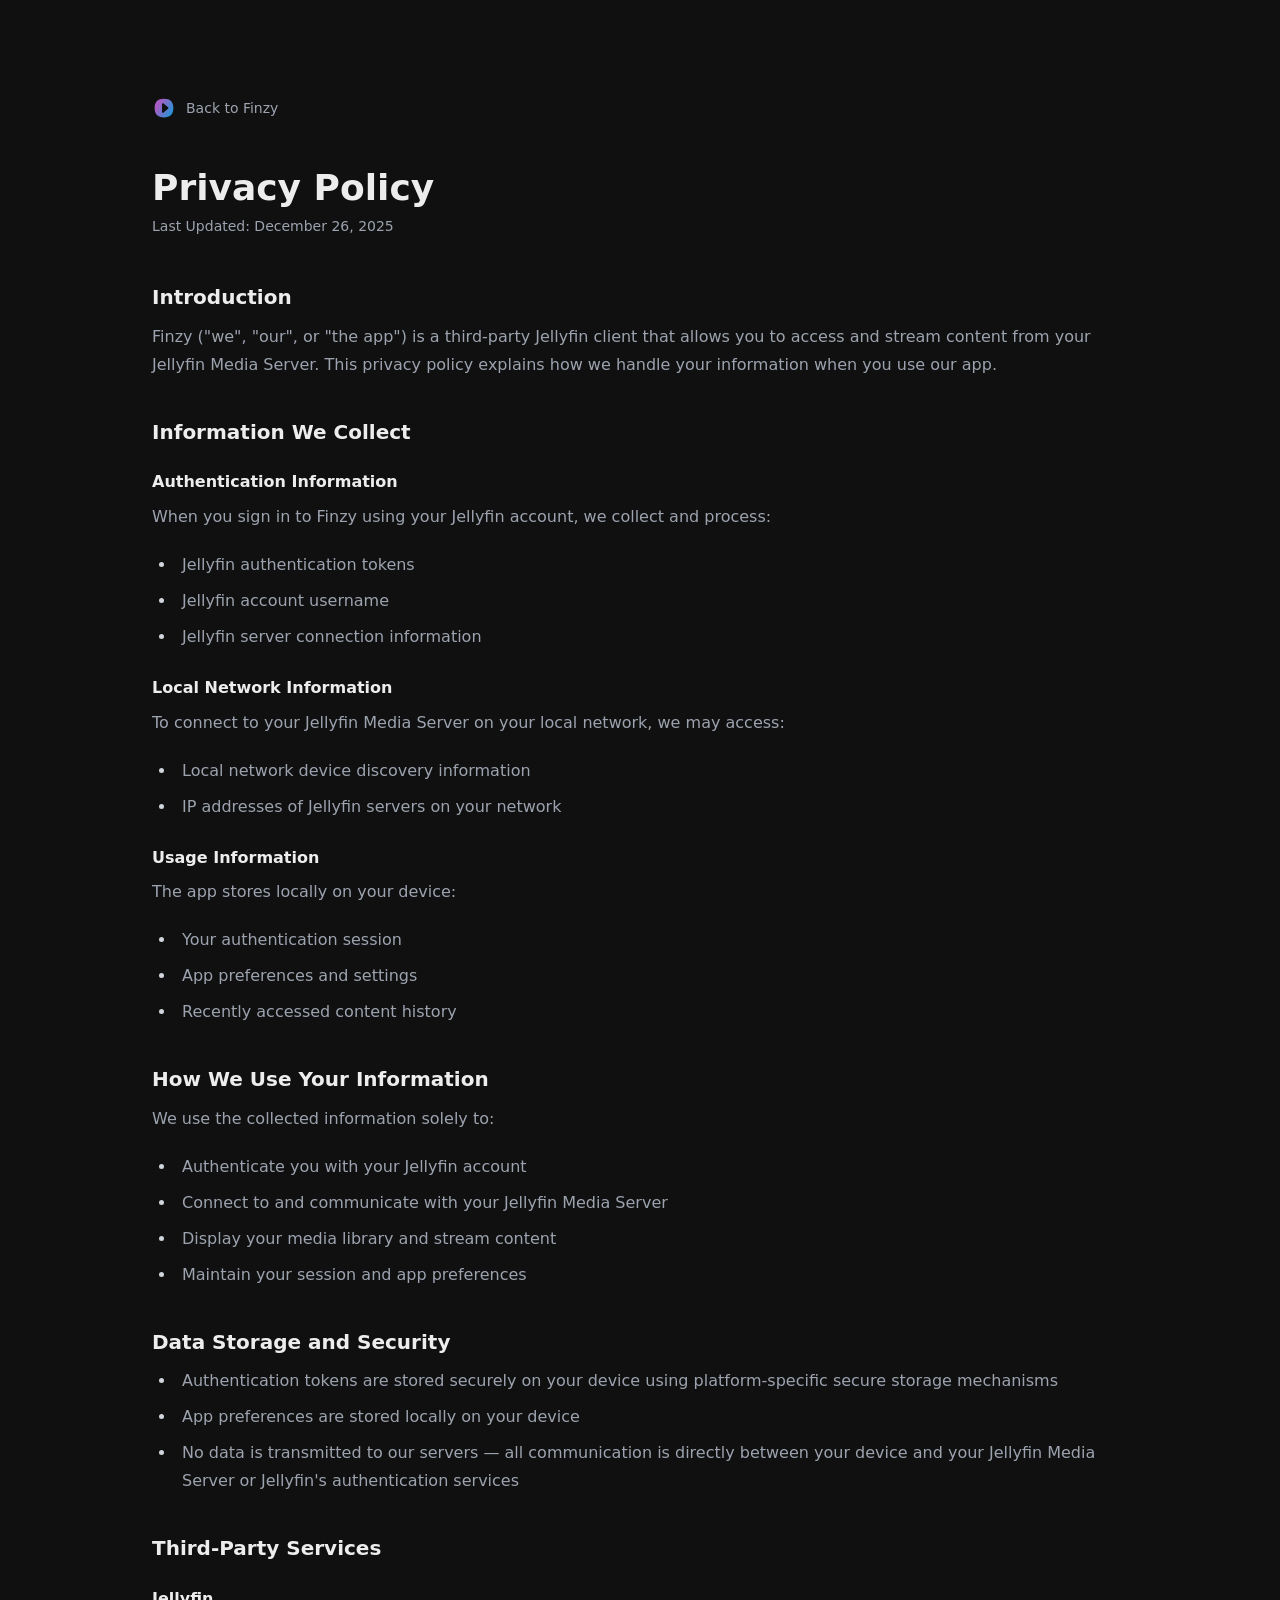
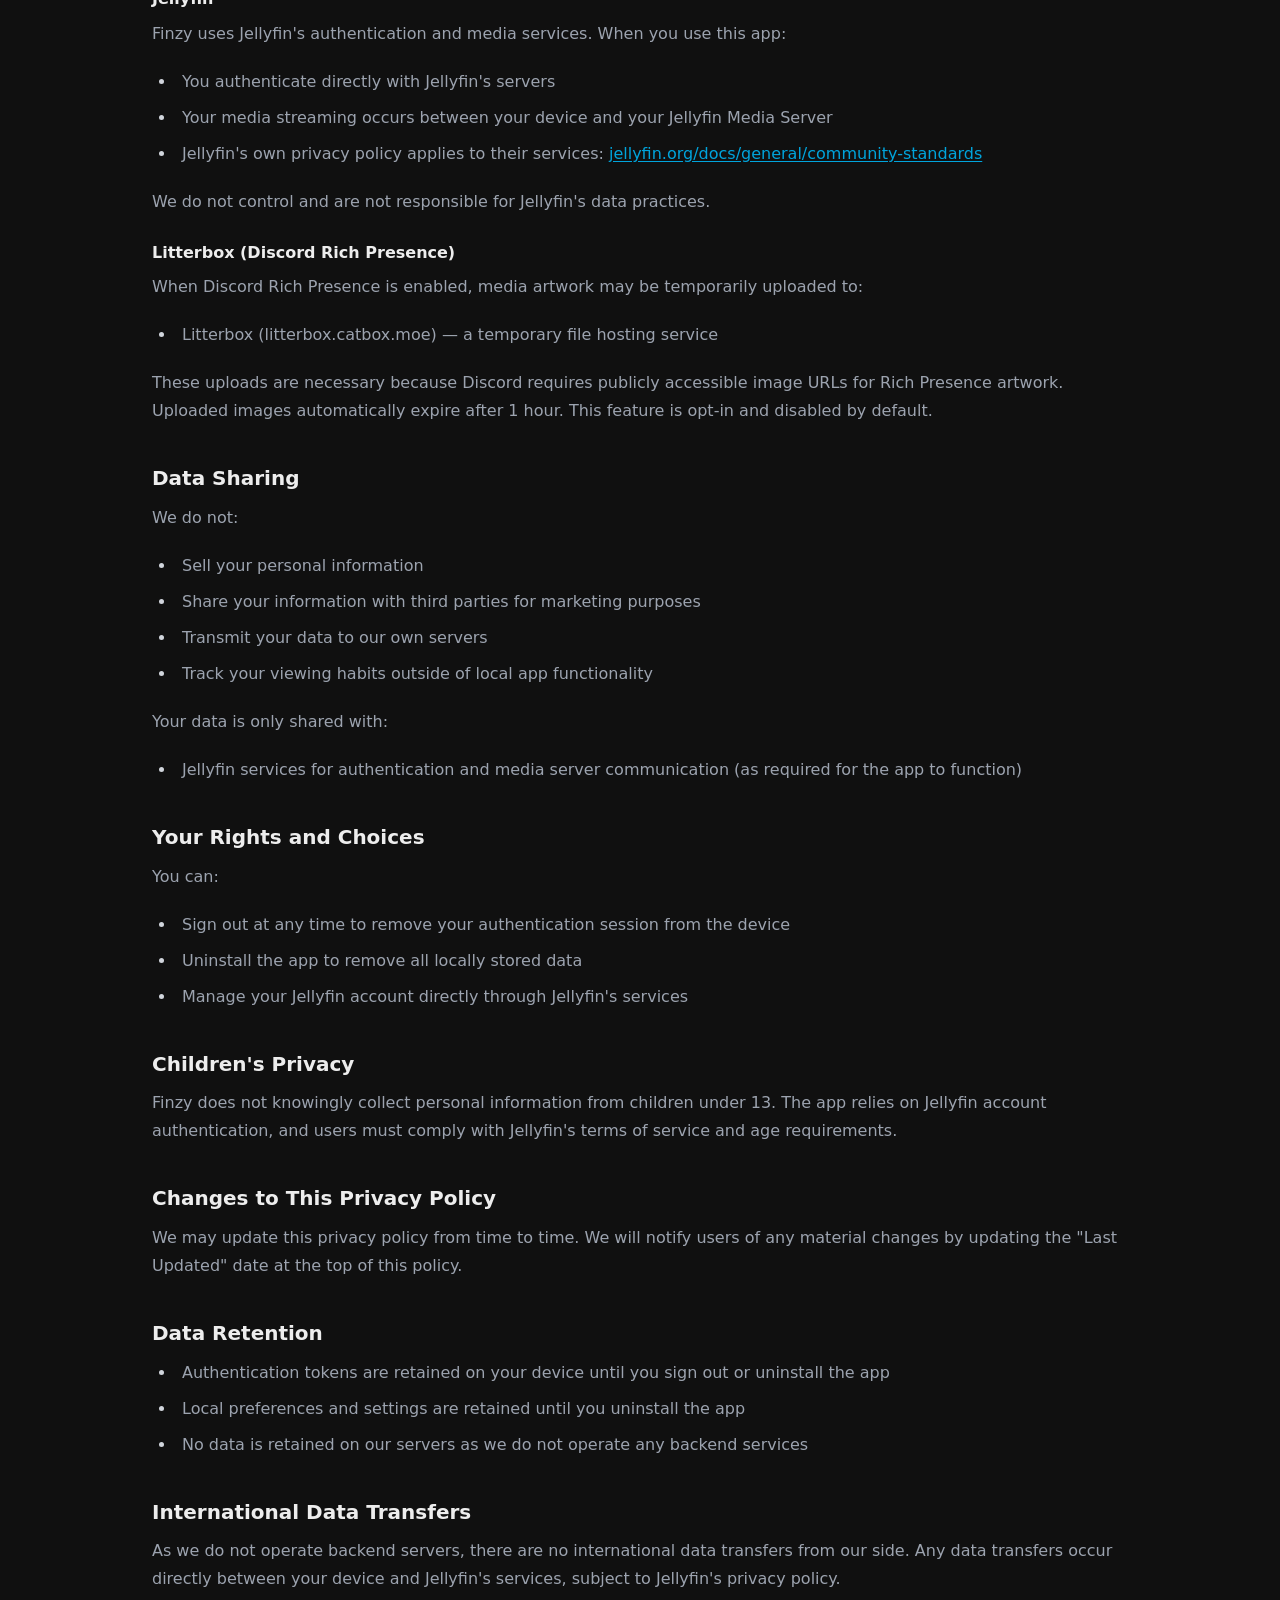
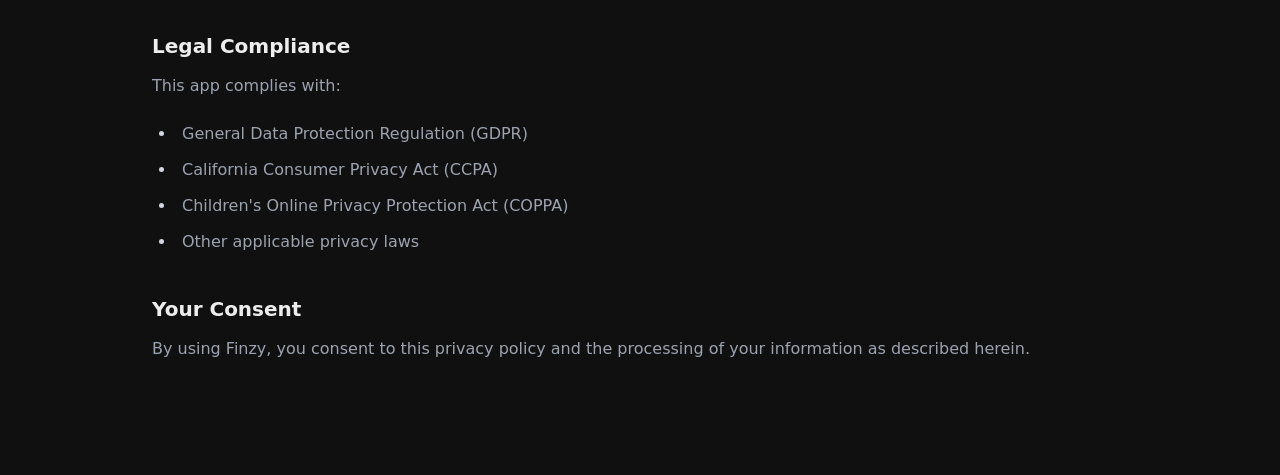
==== commit aef3be89: "Rebrand site from Plezy/Plex to Finzy/Jellyfin - Replace all Plezy/Plex references with Finzy/Jellyf" ====
--- a/privacy.html
+++ b/privacy.html
@@ -3,7 +3,7 @@
 	<head>
 		<meta charset="utf-8" />
 		<meta name="viewport" content="width=device-width, initial-scale=1" />
-		<meta name="theme-color" content="#0e0f12" />
+		<meta name="theme-color" content="#101010" />
 		
 		<link href="_app/immutable/assets/0.DF990AXo.css" rel="stylesheet">
 		<link href="_app/immutable/assets/3.yOXs9UEN.css" rel="stylesheet">
@@ -22,10 +22,10 @@
 		<link rel="modulepreload" href="_app/immutable/chunks/Bbte_VvZ.js">
 		<link rel="modulepreload" href="_app/immutable/nodes/3.JXkCUDzy.js">
 		<link rel="modulepreload" href="_app/immutable/chunks/DOx-rTIZ.js">
-		<link rel="modulepreload" href="_app/immutable/chunks/Lz8oodKu.js"><!--12qhfyh--><link rel="icon" href="data:image/svg+xml,%3csvg%20xmlns='http://www.w3.org/2000/svg'%20viewBox='0%2032%20358.32%20399.86'%3e%3cdefs%3e%3clinearGradient%20id='logo-gradient'%20x1='22.67'%20y1='425.72'%20x2='201.83'%20y2='115.4'%20gradientUnits='userSpaceOnUse'%3e%3cstop%20offset='0'%20stop-color='%23ab543a'/%3e%3cstop%20offset='1'%20stop-color='%23ff7e57'/%3e%3c/linearGradient%3e%3c/defs%3e%3cpath%20fill='url(%23logo-gradient)'%20d='M335.65,192.66L68.01,38.14C37.78,20.69,0,42.5,0,77.41v309.04c0,34.91,37.78,56.72,68.01,39.27l267.64-154.52c30.23-17.45,30.23-61.08,0-78.54ZM255.53,276.8c-19.1,17.66-38.75,26.49-58.4,26.49s-39.29-8.83-58.39-26.49c-14.39-13.3-28.55-20.05-42.11-20.05s-27.72,6.75-42.1,20.05c-4.87,4.5-12.46,4.2-16.96-.67-4.5-4.86-4.2-12.45.67-16.95,38.2-35.33,78.59-35.33,116.79,0,14.38,13.3,28.55,20.04,42.1,20.04s27.72-6.74,42.11-20.04c4.86-4.5,12.46-4.21,16.95.66,4.5,4.87,4.21,12.46-.66,16.96ZM255.53,204.04c-19.1,17.67-38.75,26.5-58.4,26.5s-39.29-8.83-58.39-26.5c-14.39-13.3-28.55-20.04-42.11-20.04s-27.72,6.74-42.1,20.04c-4.87,4.5-12.46,4.21-16.96-.66s-4.2-12.46.67-16.96c38.2-35.32,78.59-35.32,116.79,0,14.38,13.3,28.55,20.05,42.1,20.05s27.72-6.75,42.11-20.05c4.86-4.5,12.46-4.2,16.95.67,4.5,4.86,4.21,12.45-.66,16.95Z'/%3e%3c/svg%3e"/><!----><!--7ke6fz--><meta name="description" content="Plezy privacy policy - how we handle your information."/><!----><title>Privacy Policy - Plezy</title>
+		<link rel="modulepreload" href="_app/immutable/chunks/Lz8oodKu.js"><!--12qhfyh--><link rel="icon" href="data:image/svg+xml,%3csvg%20xmlns='http://www.w3.org/2000/svg'%20viewBox='0%200%20512%20512'%3e%3cdefs%3e%3clinearGradient%20id='g'%20x1='110.25'%20y1='213.3'%20x2='496.14'%20y2='436.09'%20gradientUnits='userSpaceOnUse'%3e%3cstop%20offset='0'%20stop-color='%23AA5CC3'/%3e%3cstop%20offset='1'%20stop-color='%2300A4DC'/%3e%3c/linearGradient%3e%3c/defs%3e%3cpath%20fill-rule='evenodd'%20fill='url(%23g)'%20d='M256%2056C122%2056%2056%20122%2056%20256C56%20390%20122%20456%20256%20456C390%20456%20456%20390%20456%20256C456%20122%20390%2056%20256%2056ZM214%20168C214%20156%20228%20148%20240%20156L342%20240C354%20250%20354%20262%20342%20272L240%20356C228%20364%20214%20356%20214%20344Z'/%3e%3c/svg%3e"/><!----><!--7ke6fz--><meta name="description" content="Finzy privacy policy - how we handle your information."/><!----><title>Privacy Policy - Finzy</title>
 	</head>
 	<body data-sveltekit-preload-data="hover">
-		<div style="display: contents"><!--[--><!--[--><!----><!----><article class="max-w-5xl mx-auto px-6 py-16 sm:py-24"><a href="index.html" class="inline-flex items-center gap-2.5 mb-12 text-text-muted hover:text-text transition-colors"><svg class="w-6 h-6" viewBox="0 32 358.32 399.86" xmlns="http://www.w3.org/2000/svg"><!--[--><defs><linearGradient id="logo-gradient" x1="22.67" y1="425.72" x2="201.83" y2="115.4" gradientUnits="userSpaceOnUse"><stop offset="0" stop-color="#ab543a"></stop><stop offset="1" stop-color="#ff7e57"></stop></linearGradient></defs><!--]--><path fill="url(#logo-gradient)" d="M335.65,192.66L68.01,38.14C37.78,20.69,0,42.5,0,77.41v309.04c0,34.91,37.78,56.72,68.01,39.27l267.64-154.52c30.23-17.45,30.23-61.08,0-78.54ZM255.53,276.8c-19.1,17.66-38.75,26.49-58.4,26.49s-39.29-8.83-58.39-26.49c-14.39-13.3-28.55-20.05-42.11-20.05s-27.72,6.75-42.1,20.05c-4.87,4.5-12.46,4.2-16.96-.67-4.5-4.86-4.2-12.45.67-16.95,38.2-35.33,78.59-35.33,116.79,0,14.38,13.3,28.55,20.04,42.1,20.04s27.72-6.74,42.11-20.04c4.86-4.5,12.46-4.21,16.95.66,4.5,4.87,4.21,12.46-.66,16.96ZM255.53,204.04c-19.1,17.67-38.75,26.5-58.4,26.5s-39.29-8.83-58.39-26.5c-14.39-13.3-28.55-20.04-42.11-20.04s-27.72,6.74-42.1,20.04c-4.87,4.5-12.46,4.21-16.96-.66s-4.2-12.46.67-16.96c38.2-35.32,78.59-35.32,116.79,0,14.38,13.3,28.55,20.05,42.1,20.05s27.72-6.75,42.11-20.05c4.86-4.5,12.46-4.2,16.95.67,4.5,4.86,4.21,12.45-.66,16.95Z"></path></svg><!----> <span class="text-sm font-medium">Back to Plezy</span></a> <h1 class="text-3xl sm:text-4xl font-bold mb-2">Privacy Policy</h1> <p class="text-text-muted text-sm mb-12">Last Updated: December 26, 2025</p> <div class="prose svelte-7ke6fz"><h2 class="svelte-7ke6fz">Introduction</h2> <p class="svelte-7ke6fz">Plezy ("we", "our", or "the app") is a third-party Plex client that allows you to access and stream content from your Plex Media Server. This privacy policy explains how we handle your information when you use our app.</p> <h2 class="svelte-7ke6fz">Information We Collect</h2> <h3 class="svelte-7ke6fz">Authentication Information</h3> <p class="svelte-7ke6fz">When you sign in to Plezy using your Plex account, we collect and process:</p> <ul class="svelte-7ke6fz"><li class="svelte-7ke6fz">Plex authentication tokens</li> <li class="svelte-7ke6fz">Plex account username</li> <li class="svelte-7ke6fz">Plex server connection information</li></ul> <h3 class="svelte-7ke6fz">Local Network Information</h3> <p class="svelte-7ke6fz">To connect to your Plex Media Server on your local network, we may access:</p> <ul class="svelte-7ke6fz"><li class="svelte-7ke6fz">Local network device discovery information</li> <li class="svelte-7ke6fz">IP addresses of Plex servers on your network</li></ul> <h3 class="svelte-7ke6fz">Usage Information</h3> <p class="svelte-7ke6fz">The app stores locally on your device:</p> <ul class="svelte-7ke6fz"><li class="svelte-7ke6fz">Your authentication session</li> <li class="svelte-7ke6fz">App preferences and settings</li> <li class="svelte-7ke6fz">Recently accessed content history</li></ul> <h2 class="svelte-7ke6fz">How We Use Your Information</h2> <p class="svelte-7ke6fz">We use the collected information solely to:</p> <ul class="svelte-7ke6fz"><li class="svelte-7ke6fz">Authenticate you with your Plex account</li> <li class="svelte-7ke6fz">Connect to and communicate with your Plex Media Server</li> <li class="svelte-7ke6fz">Display your media library and stream content</li> <li class="svelte-7ke6fz">Maintain your session and app preferences</li></ul> <h2 class="svelte-7ke6fz">Data Storage and Security</h2> <ul class="svelte-7ke6fz"><li class="svelte-7ke6fz">Authentication tokens are stored securely on your device using platform-specific secure storage mechanisms</li> <li class="svelte-7ke6fz">App preferences are stored locally on your device</li> <li class="svelte-7ke6fz">No data is transmitted to our servers — all communication is directly between your device and your Plex Media Server or Plex's authentication services</li></ul> <h2 class="svelte-7ke6fz">Third-Party Services</h2> <h3 class="svelte-7ke6fz">Plex</h3> <p class="svelte-7ke6fz">Plezy uses Plex's authentication and media services. When you use this app:</p> <ul class="svelte-7ke6fz"><li class="svelte-7ke6fz">You authenticate directly with Plex's servers</li> <li class="svelte-7ke6fz">Your media streaming occurs between your device and your Plex Media Server</li> <li class="svelte-7ke6fz">Plex's own privacy policy applies to their services: <a href="https://www.plex.tv/about/privacy-legal/" target="_blank" rel="noopener noreferrer" class="svelte-7ke6fz">plex.tv/about/privacy-legal</a></li></ul> <p class="svelte-7ke6fz">We do not control and are not responsible for Plex's data practices.</p> <h3 class="svelte-7ke6fz">Litterbox (Discord Rich Presence)</h3> <p class="svelte-7ke6fz">When Discord Rich Presence is enabled, media artwork may be temporarily uploaded to:</p> <ul class="svelte-7ke6fz"><li class="svelte-7ke6fz">Litterbox (litterbox.catbox.moe) — a temporary file hosting service</li></ul> <p class="svelte-7ke6fz">These uploads are necessary because Discord requires publicly accessible image URLs for Rich Presence artwork. Uploaded images automatically expire after 1 hour. This feature is opt-in and disabled by default.</p> <h2 class="svelte-7ke6fz">Data Sharing</h2> <p class="svelte-7ke6fz">We do not:</p> <ul class="svelte-7ke6fz"><li class="svelte-7ke6fz">Sell your personal information</li> <li class="svelte-7ke6fz">Share your information with third parties for marketing purposes</li> <li class="svelte-7ke6fz">Transmit your data to our own servers</li> <li class="svelte-7ke6fz">Track your viewing habits outside of local app functionality</li></ul> <p class="svelte-7ke6fz">Your data is only shared with:</p> <ul class="svelte-7ke6fz"><li class="svelte-7ke6fz">Plex services for authentication and media server communication (as required for the app to function)</li></ul> <h2 class="svelte-7ke6fz">Your Rights and Choices</h2> <p class="svelte-7ke6fz">You can:</p> <ul class="svelte-7ke6fz"><li class="svelte-7ke6fz">Sign out at any time to remove your authentication session from the device</li> <li class="svelte-7ke6fz">Uninstall the app to remove all locally stored data</li> <li class="svelte-7ke6fz">Manage your Plex account directly through Plex's services</li></ul> <h2 class="svelte-7ke6fz">Children's Privacy</h2> <p class="svelte-7ke6fz">Plezy does not knowingly collect personal information from children under 13. The app relies on Plex account authentication, and users must comply with Plex's terms of service and age requirements.</p> <h2 class="svelte-7ke6fz">Changes to This Privacy Policy</h2> <p class="svelte-7ke6fz">We may update this privacy policy from time to time. We will notify users of any material changes by updating the "Last Updated" date at the top of this policy.</p> <h2 class="svelte-7ke6fz">Data Retention</h2> <ul class="svelte-7ke6fz"><li class="svelte-7ke6fz">Authentication tokens are retained on your device until you sign out or uninstall the app</li> <li class="svelte-7ke6fz">Local preferences and settings are retained until you uninstall the app</li> <li class="svelte-7ke6fz">No data is retained on our servers as we do not operate any backend services</li></ul> <h2 class="svelte-7ke6fz">International Data Transfers</h2> <p class="svelte-7ke6fz">As we do not operate backend servers, there are no international data transfers from our side. Any data transfers occur directly between your device and Plex's services, subject to Plex's privacy policy.</p> <h2 class="svelte-7ke6fz">Legal Compliance</h2> <p class="svelte-7ke6fz">This app complies with:</p> <ul class="svelte-7ke6fz"><li class="svelte-7ke6fz">General Data Protection Regulation (GDPR)</li> <li class="svelte-7ke6fz">California Consumer Privacy Act (CCPA)</li> <li class="svelte-7ke6fz">Children's Online Privacy Protection Act (COPPA)</li> <li class="svelte-7ke6fz">Other applicable privacy laws</li></ul> <h2 class="svelte-7ke6fz">Your Consent</h2> <p class="svelte-7ke6fz">By using Plezy, you consent to this privacy policy and the processing of your information as described herein.</p></div></article><!----><!----><!----><!--]--> <!--[!--><!--]--><!--]-->
+		<div style="display: contents"><!--[--><!--[--><!----><!----><article class="max-w-5xl mx-auto px-6 py-16 sm:py-24"><a href="index.html" class="inline-flex items-center gap-2.5 mb-12 text-text-muted hover:text-text transition-colors"><svg class="w-6 h-6" viewBox="0 0 512 512" xmlns="http://www.w3.org/2000/svg"><!--[--><defs><linearGradient id="logo-gradient" x1="110.25" y1="213.3" x2="496.14" y2="436.09" gradientUnits="userSpaceOnUse"><stop offset="0" stop-color="#AA5CC3"></stop><stop offset="1" stop-color="#00A4DC"></stop></linearGradient></defs><!--]--><path fill="url(#logo-gradient)" fill-rule="evenodd" d="M256 56C122 56 56 122 56 256C56 390 122 456 256 456C390 456 456 390 456 256C456 122 390 56 256 56ZM214 168C214 156 228 148 240 156L342 240C354 250 354 262 342 272L240 356C228 364 214 356 214 344Z"></path></svg><!----> <span class="text-sm font-medium">Back to Finzy</span></a> <h1 class="text-3xl sm:text-4xl font-bold mb-2">Privacy Policy</h1> <p class="text-text-muted text-sm mb-12">Last Updated: December 26, 2025</p> <div class="prose svelte-7ke6fz"><h2 class="svelte-7ke6fz">Introduction</h2> <p class="svelte-7ke6fz">Finzy ("we", "our", or "the app") is a third-party Jellyfin client that allows you to access and stream content from your Jellyfin Media Server. This privacy policy explains how we handle your information when you use our app.</p> <h2 class="svelte-7ke6fz">Information We Collect</h2> <h3 class="svelte-7ke6fz">Authentication Information</h3> <p class="svelte-7ke6fz">When you sign in to Finzy using your Jellyfin account, we collect and process:</p> <ul class="svelte-7ke6fz"><li class="svelte-7ke6fz">Jellyfin authentication tokens</li> <li class="svelte-7ke6fz">Jellyfin account username</li> <li class="svelte-7ke6fz">Jellyfin server connection information</li></ul> <h3 class="svelte-7ke6fz">Local Network Information</h3> <p class="svelte-7ke6fz">To connect to your Jellyfin Media Server on your local network, we may access:</p> <ul class="svelte-7ke6fz"><li class="svelte-7ke6fz">Local network device discovery information</li> <li class="svelte-7ke6fz">IP addresses of Jellyfin servers on your network</li></ul> <h3 class="svelte-7ke6fz">Usage Information</h3> <p class="svelte-7ke6fz">The app stores locally on your device:</p> <ul class="svelte-7ke6fz"><li class="svelte-7ke6fz">Your authentication session</li> <li class="svelte-7ke6fz">App preferences and settings</li> <li class="svelte-7ke6fz">Recently accessed content history</li></ul> <h2 class="svelte-7ke6fz">How We Use Your Information</h2> <p class="svelte-7ke6fz">We use the collected information solely to:</p> <ul class="svelte-7ke6fz"><li class="svelte-7ke6fz">Authenticate you with your Jellyfin account</li> <li class="svelte-7ke6fz">Connect to and communicate with your Jellyfin Media Server</li> <li class="svelte-7ke6fz">Display your media library and stream content</li> <li class="svelte-7ke6fz">Maintain your session and app preferences</li></ul> <h2 class="svelte-7ke6fz">Data Storage and Security</h2> <ul class="svelte-7ke6fz"><li class="svelte-7ke6fz">Authentication tokens are stored securely on your device using platform-specific secure storage mechanisms</li> <li class="svelte-7ke6fz">App preferences are stored locally on your device</li> <li class="svelte-7ke6fz">No data is transmitted to our servers — all communication is directly between your device and your Jellyfin Media Server or Jellyfin's authentication services</li></ul> <h2 class="svelte-7ke6fz">Third-Party Services</h2> <h3 class="svelte-7ke6fz">Jellyfin</h3> <p class="svelte-7ke6fz">Finzy uses Jellyfin's authentication and media services. When you use this app:</p> <ul class="svelte-7ke6fz"><li class="svelte-7ke6fz">You authenticate directly with Jellyfin's servers</li> <li class="svelte-7ke6fz">Your media streaming occurs between your device and your Jellyfin Media Server</li> <li class="svelte-7ke6fz">Jellyfin's own privacy policy applies to their services: <a href="https://www.jellyfin.org/docs/general/community-standards/" target="_blank" rel="noopener noreferrer" class="svelte-7ke6fz">jellyfin.org/docs/general/community-standards</a></li></ul> <p class="svelte-7ke6fz">We do not control and are not responsible for Jellyfin's data practices.</p> <h3 class="svelte-7ke6fz">Litterbox (Discord Rich Presence)</h3> <p class="svelte-7ke6fz">When Discord Rich Presence is enabled, media artwork may be temporarily uploaded to:</p> <ul class="svelte-7ke6fz"><li class="svelte-7ke6fz">Litterbox (litterbox.catbox.moe) — a temporary file hosting service</li></ul> <p class="svelte-7ke6fz">These uploads are necessary because Discord requires publicly accessible image URLs for Rich Presence artwork. Uploaded images automatically expire after 1 hour. This feature is opt-in and disabled by default.</p> <h2 class="svelte-7ke6fz">Data Sharing</h2> <p class="svelte-7ke6fz">We do not:</p> <ul class="svelte-7ke6fz"><li class="svelte-7ke6fz">Sell your personal information</li> <li class="svelte-7ke6fz">Share your information with third parties for marketing purposes</li> <li class="svelte-7ke6fz">Transmit your data to our own servers</li> <li class="svelte-7ke6fz">Track your viewing habits outside of local app functionality</li></ul> <p class="svelte-7ke6fz">Your data is only shared with:</p> <ul class="svelte-7ke6fz"><li class="svelte-7ke6fz">Jellyfin services for authentication and media server communication (as required for the app to function)</li></ul> <h2 class="svelte-7ke6fz">Your Rights and Choices</h2> <p class="svelte-7ke6fz">You can:</p> <ul class="svelte-7ke6fz"><li class="svelte-7ke6fz">Sign out at any time to remove your authentication session from the device</li> <li class="svelte-7ke6fz">Uninstall the app to remove all locally stored data</li> <li class="svelte-7ke6fz">Manage your Jellyfin account directly through Jellyfin's services</li></ul> <h2 class="svelte-7ke6fz">Children's Privacy</h2> <p class="svelte-7ke6fz">Finzy does not knowingly collect personal information from children under 13. The app relies on Jellyfin account authentication, and users must comply with Jellyfin's terms of service and age requirements.</p> <h2 class="svelte-7ke6fz">Changes to This Privacy Policy</h2> <p class="svelte-7ke6fz">We may update this privacy policy from time to time. We will notify users of any material changes by updating the "Last Updated" date at the top of this policy.</p> <h2 class="svelte-7ke6fz">Data Retention</h2> <ul class="svelte-7ke6fz"><li class="svelte-7ke6fz">Authentication tokens are retained on your device until you sign out or uninstall the app</li> <li class="svelte-7ke6fz">Local preferences and settings are retained until you uninstall the app</li> <li class="svelte-7ke6fz">No data is retained on our servers as we do not operate any backend services</li></ul> <h2 class="svelte-7ke6fz">International Data Transfers</h2> <p class="svelte-7ke6fz">As we do not operate backend servers, there are no international data transfers from our side. Any data transfers occur directly between your device and Jellyfin's services, subject to Jellyfin's privacy policy.</p> <h2 class="svelte-7ke6fz">Legal Compliance</h2> <p class="svelte-7ke6fz">This app complies with:</p> <ul class="svelte-7ke6fz"><li class="svelte-7ke6fz">General Data Protection Regulation (GDPR)</li> <li class="svelte-7ke6fz">California Consumer Privacy Act (CCPA)</li> <li class="svelte-7ke6fz">Children's Online Privacy Protection Act (COPPA)</li> <li class="svelte-7ke6fz">Other applicable privacy laws</li></ul> <h2 class="svelte-7ke6fz">Your Consent</h2> <p class="svelte-7ke6fz">By using Finzy, you consent to this privacy policy and the processing of your information as described herein.</p></div></article><!----><!----><!----><!--]--> <!--[!--><!--]--><!--]-->
 			
 			<script>
 				{
--- a/_app/immutable/assets/0.DF990AXo.css
+++ b/_app/immutable/assets/0.DF990AXo.css
@@ -1 +1 @@
-@layer properties{@supports (((-webkit-hyphens:none)) and (not (margin-trim:inline))) or ((-moz-orient:inline) and (not (color:rgb(from red r g b)))){*,:before,:after,::backdrop{--tw-translate-x:0;--tw-translate-y:0;--tw-translate-z:0;--tw-rotate-x:initial;--tw-rotate-y:initial;--tw-rotate-z:initial;--tw-skew-x:initial;--tw-skew-y:initial;--tw-space-y-reverse:0;--tw-border-style:solid;--tw-gradient-position:initial;--tw-gradient-from:#0000;--tw-gradient-via:#0000;--tw-gradient-to:#0000;--tw-gradient-stops:initial;--tw-gradient-via-stops:initial;--tw-gradient-from-position:0%;--tw-gradient-via-position:50%;--tw-gradient-to-position:100%;--tw-leading:initial;--tw-font-weight:initial;--tw-tracking:initial;--tw-ordinal:initial;--tw-slashed-zero:initial;--tw-numeric-figure:initial;--tw-numeric-spacing:initial;--tw-numeric-fraction:initial;--tw-shadow:0 0 #0000;--tw-shadow-color:initial;--tw-shadow-alpha:100%;--tw-inset-shadow:0 0 #0000;--tw-inset-shadow-color:initial;--tw-inset-shadow-alpha:100%;--tw-ring-color:initial;--tw-ring-shadow:0 0 #0000;--tw-inset-ring-color:initial;--tw-inset-ring-shadow:0 0 #0000;--tw-ring-inset:initial;--tw-ring-offset-width:0px;--tw-ring-offset-color:#fff;--tw-ring-offset-shadow:0 0 #0000;--tw-blur:initial;--tw-brightness:initial;--tw-contrast:initial;--tw-grayscale:initial;--tw-hue-rotate:initial;--tw-invert:initial;--tw-opacity:initial;--tw-saturate:initial;--tw-sepia:initial;--tw-drop-shadow:initial;--tw-drop-shadow-color:initial;--tw-drop-shadow-alpha:100%;--tw-drop-shadow-size:initial;--tw-duration:initial;--tw-ease:initial}}}@layer theme{:root,:host{--font-sans:"Inter",ui-sans-serif,system-ui,-apple-system,sans-serif;--font-mono:ui-monospace,SFMono-Regular,Menlo,Monaco,Consolas,"Liberation Mono","Courier New",monospace;--color-emerald-400:oklch(76.5% .177 163.223);--color-emerald-500:oklch(69.6% .17 162.48);--color-blue-400:oklch(70.7% .165 254.624);--color-blue-500:oklch(62.3% .214 259.815);--color-gray-100:oklch(96.7% .003 264.542);--color-gray-900:oklch(21% .034 264.665);--color-black:#000;--color-white:#fff;--spacing:.25rem;--container-sm:24rem;--container-md:28rem;--container-lg:32rem;--container-xl:36rem;--container-5xl:64rem;--container-7xl:80rem;--text-xs:.75rem;--text-xs--line-height:calc(1/.75);--text-sm:.875rem;--text-sm--line-height:calc(1.25/.875);--text-base:1rem;--text-base--line-height: 1.5 ;--text-lg:1.125rem;--text-lg--line-height:calc(1.75/1.125);--text-xl:1.25rem;--text-xl--line-height:calc(1.75/1.25);--text-2xl:1.5rem;--text-2xl--line-height:calc(2/1.5);--text-3xl:1.875rem;--text-3xl--line-height: 1.2 ;--text-4xl:2.25rem;--text-4xl--line-height:calc(2.5/2.25);--text-5xl:3rem;--text-5xl--line-height:1;--text-6xl:3.75rem;--text-6xl--line-height:1;--text-7xl:4.5rem;--text-7xl--line-height:1;--font-weight-normal:400;--font-weight-medium:500;--font-weight-semibold:600;--font-weight-bold:700;--tracking-tight:-.025em;--tracking-wide:.025em;--tracking-wider:.05em;--leading-tight:1.25;--leading-relaxed:1.625;--radius-lg:.5rem;--radius-xl:.75rem;--radius-2xl:1rem;--ease-out:cubic-bezier(0,0,.2,1);--blur-2xl:40px;--default-transition-duration:.15s;--default-transition-timing-function:cubic-bezier(.4,0,.2,1);--default-font-family:var(--font-sans);--default-mono-font-family:var(--font-mono);--color-bg:#0e0f12;--color-surface:#15171c;--color-surface-hover:#1a1c22;--color-border:#2a2d35;--color-accent:#ff6b45;--color-accent-glow:#ff6b4533;--color-accent-dim:#ab543a;--color-text:#ededed;--color-text-muted:#9ca3af;--animate-fade-in-up:fade-in-up .6s ease-out both;--animate-pulse-glow:pulse-glow 3s ease-in-out infinite}}@layer base{*,:after,:before,::backdrop{box-sizing:border-box;border:0 solid;margin:0;padding:0}::file-selector-button{box-sizing:border-box;border:0 solid;margin:0;padding:0}html,:host{-webkit-text-size-adjust:100%;tab-size:4;line-height:1.5;font-family:var(--default-font-family,ui-sans-serif,system-ui,sans-serif,"Apple Color Emoji","Segoe UI Emoji","Segoe UI Symbol","Noto Color Emoji");font-feature-settings:var(--default-font-feature-settings,normal);font-variation-settings:var(--default-font-variation-settings,normal);-webkit-tap-highlight-color:transparent}hr{height:0;color:inherit;border-top-width:1px}abbr:where([title]){-webkit-text-decoration:underline dotted;text-decoration:underline dotted}h1,h2,h3,h4,h5,h6{font-size:inherit;font-weight:inherit}a{color:inherit;-webkit-text-decoration:inherit;text-decoration:inherit}b,strong{font-weight:bolder}code,kbd,samp,pre{font-family:var(--default-mono-font-family,ui-monospace,SFMono-Regular,Menlo,Monaco,Consolas,"Liberation Mono","Courier New",monospace);font-feature-settings:var(--default-mono-font-feature-settings,normal);font-variation-settings:var(--default-mono-font-variation-settings,normal);font-size:1em}small{font-size:80%}sub,sup{vertical-align:baseline;font-size:75%;line-height:0;position:relative}sub{bottom:-.25em}sup{top:-.5em}table{text-indent:0;border-color:inherit;border-collapse:collapse}:-moz-focusring{outline:auto}progress{vertical-align:baseline}summary{display:list-item}ol,ul,menu{list-style:none}img,svg,video,canvas,audio,iframe,embed,object{vertical-align:middle;display:block}img,video{max-width:100%;height:auto}button,input,select,optgroup,textarea{font:inherit;font-feature-settings:inherit;font-variation-settings:inherit;letter-spacing:inherit;color:inherit;opacity:1;background-color:#0000;border-radius:0}::file-selector-button{font:inherit;font-feature-settings:inherit;font-variation-settings:inherit;letter-spacing:inherit;color:inherit;opacity:1;background-color:#0000;border-radius:0}:where(select:is([multiple],[size])) optgroup{font-weight:bolder}:where(select:is([multiple],[size])) optgroup option{padding-inline-start:20px}::file-selector-button{margin-inline-end:4px}::placeholder{opacity:1}@supports (not ((-webkit-appearance:-apple-pay-button))) or (contain-intrinsic-size:1px){::placeholder{color:currentColor}@supports (color:color-mix(in lab,red,red)){::placeholder{color:color-mix(in oklab,currentcolor 50%,transparent)}}}textarea{resize:vertical}::-webkit-search-decoration{-webkit-appearance:none}::-webkit-date-and-time-value{min-height:1lh;text-align:inherit}::-webkit-datetime-edit{display:inline-flex}::-webkit-datetime-edit-fields-wrapper{padding:0}::-webkit-datetime-edit{padding-block:0}::-webkit-datetime-edit-year-field{padding-block:0}::-webkit-datetime-edit-month-field{padding-block:0}::-webkit-datetime-edit-day-field{padding-block:0}::-webkit-datetime-edit-hour-field{padding-block:0}::-webkit-datetime-edit-minute-field{padding-block:0}::-webkit-datetime-edit-second-field{padding-block:0}::-webkit-datetime-edit-millisecond-field{padding-block:0}::-webkit-datetime-edit-meridiem-field{padding-block:0}::-webkit-calendar-picker-indicator{line-height:1}:-moz-ui-invalid{box-shadow:none}button,input:where([type=button],[type=reset],[type=submit]){appearance:button}::file-selector-button{appearance:button}::-webkit-inner-spin-button{height:auto}::-webkit-outer-spin-button{height:auto}[hidden]:where(:not([hidden=until-found])){display:none!important}}@layer components;@layer utilities{.pointer-events-none{pointer-events:none}.invisible{visibility:hidden}.visible{visibility:visible}.absolute{position:absolute}.fixed{position:fixed}.relative{position:relative}.inset-x-0{inset-inline:calc(var(--spacing)*0)}.-top-2{top:calc(var(--spacing)*-2)}.-top-8{top:calc(var(--spacing)*-8)}.top-1\/2{top:50%}.top-1\/3{top:33.3333%}.top-3{top:calc(var(--spacing)*3)}.-right-3{right:calc(var(--spacing)*-3)}.-right-8{right:calc(var(--spacing)*-8)}.-right-20{right:calc(var(--spacing)*-20)}.right-1\/4{right:25%}.bottom-0{bottom:calc(var(--spacing)*0)}.bottom-full{bottom:100%}.-left-8{left:calc(var(--spacing)*-8)}.left-0{left:calc(var(--spacing)*0)}.z-10{z-index:10}.z-\[1\]{z-index:1}.container{width:100%}@media(min-width:40rem){.container{max-width:40rem}}@media(min-width:48rem){.container{max-width:48rem}}@media(min-width:64rem){.container{max-width:64rem}}@media(min-width:80rem){.container{max-width:80rem}}@media(min-width:96rem){.container{max-width:96rem}}.mx-auto{margin-inline:auto}.prose{color:var(--tw-prose-body);max-width:65ch}.prose :where(p):not(:where([class~=not-prose],[class~=not-prose] *)){margin-top:1.25em;margin-bottom:1.25em}.prose :where([class~=lead]):not(:where([class~=not-prose],[class~=not-prose] *)){color:var(--tw-prose-lead);margin-top:1.2em;margin-bottom:1.2em;font-size:1.25em;line-height:1.6}.prose :where(a):not(:where([class~=not-prose],[class~=not-prose] *)){color:var(--tw-prose-links);font-weight:500;text-decoration:underline}.prose :where(strong):not(:where([class~=not-prose],[class~=not-prose] *)){color:var(--tw-prose-bold);font-weight:600}.prose :where(a strong):not(:where([class~=not-prose],[class~=not-prose] *)),.prose :where(blockquote strong):not(:where([class~=not-prose],[class~=not-prose] *)),.prose :where(thead th strong):not(:where([class~=not-prose],[class~=not-prose] *)){color:inherit}.prose :where(ol):not(:where([class~=not-prose],[class~=not-prose] *)){margin-top:1.25em;margin-bottom:1.25em;padding-inline-start:1.625em;list-style-type:decimal}.prose :where(ol[type=A]):not(:where([class~=not-prose],[class~=not-prose] *)){list-style-type:upper-alpha}.prose :where(ol[type=a]):not(:where([class~=not-prose],[class~=not-prose] *)){list-style-type:lower-alpha}.prose :where(ol[type=A s]):not(:where([class~=not-prose],[class~=not-prose] *)){list-style-type:upper-alpha}.prose :where(ol[type=a s]):not(:where([class~=not-prose],[class~=not-prose] *)){list-style-type:lower-alpha}.prose :where(ol[type=I]):not(:where([class~=not-prose],[class~=not-prose] *)){list-style-type:upper-roman}.prose :where(ol[type=i]):not(:where([class~=not-prose],[class~=not-prose] *)){list-style-type:lower-roman}.prose :where(ol[type=I s]):not(:where([class~=not-prose],[class~=not-prose] *)){list-style-type:upper-roman}.prose :where(ol[type=i s]):not(:where([class~=not-prose],[class~=not-prose] *)){list-style-type:lower-roman}.prose :where(ol[type="1"]):not(:where([class~=not-prose],[class~=not-prose] *)){list-style-type:decimal}.prose :where(ul):not(:where([class~=not-prose],[class~=not-prose] *)){margin-top:1.25em;margin-bottom:1.25em;padding-inline-start:1.625em;list-style-type:disc}.prose :where(ol>li):not(:where([class~=not-prose],[class~=not-prose] *))::marker{color:var(--tw-prose-counters);font-weight:400}.prose :where(ul>li):not(:where([class~=not-prose],[class~=not-prose] *))::marker{color:var(--tw-prose-bullets)}.prose :where(dt):not(:where([class~=not-prose],[class~=not-prose] *)){color:var(--tw-prose-headings);margin-top:1.25em;font-weight:600}.prose :where(hr):not(:where([class~=not-prose],[class~=not-prose] *)){border-color:var(--tw-prose-hr);border-top-width:1px;margin-top:3em;margin-bottom:3em}.prose :where(blockquote):not(:where([class~=not-prose],[class~=not-prose] *)){color:var(--tw-prose-quotes);border-inline-start-width:.25rem;border-inline-start-color:var(--tw-prose-quote-borders);quotes:"“""”""‘""’";margin-top:1.6em;margin-bottom:1.6em;padding-inline-start:1em;font-style:italic;font-weight:500}.prose :where(blockquote p:first-of-type):not(:where([class~=not-prose],[class~=not-prose] *)):before{content:open-quote}.prose :where(blockquote p:last-of-type):not(:where([class~=not-prose],[class~=not-prose] *)):after{content:close-quote}.prose :where(h1):not(:where([class~=not-prose],[class~=not-prose] *)){color:var(--tw-prose-headings);margin-top:0;margin-bottom:.888889em;font-size:2.25em;font-weight:800;line-height:1.11111}.prose :where(h1 strong):not(:where([class~=not-prose],[class~=not-prose] *)){color:inherit;font-weight:900}.prose :where(h2):not(:where([class~=not-prose],[class~=not-prose] *)){color:var(--tw-prose-headings);margin-top:2em;margin-bottom:1em;font-size:1.5em;font-weight:700;line-height:1.33333}.prose :where(h2 strong):not(:where([class~=not-prose],[class~=not-prose] *)){color:inherit;font-weight:800}.prose :where(h3):not(:where([class~=not-prose],[class~=not-prose] *)){color:var(--tw-prose-headings);margin-top:1.6em;margin-bottom:.6em;font-size:1.25em;font-weight:600;line-height:1.6}.prose :where(h3 strong):not(:where([class~=not-prose],[class~=not-prose] *)){color:inherit;font-weight:700}.prose :where(h4):not(:where([class~=not-prose],[class~=not-prose] *)){color:var(--tw-prose-headings);margin-top:1.5em;margin-bottom:.5em;font-weight:600;line-height:1.5}.prose :where(h4 strong):not(:where([class~=not-prose],[class~=not-prose] *)){color:inherit;font-weight:700}.prose :where(img):not(:where([class~=not-prose],[class~=not-prose] *)){margin-top:2em;margin-bottom:2em}.prose :where(picture):not(:where([class~=not-prose],[class~=not-prose] *)){margin-top:2em;margin-bottom:2em;display:block}.prose :where(video):not(:where([class~=not-prose],[class~=not-prose] *)){margin-top:2em;margin-bottom:2em}.prose :where(kbd):not(:where([class~=not-prose],[class~=not-prose] *)){color:var(--tw-prose-kbd);box-shadow:0 0 0 1px var(--tw-prose-kbd-shadows),0 3px 0 var(--tw-prose-kbd-shadows);padding-top:.1875em;padding-inline-end:.375em;padding-bottom:.1875em;border-radius:.3125rem;padding-inline-start:.375em;font-family:inherit;font-size:.875em;font-weight:500}.prose :where(code):not(:where([class~=not-prose],[class~=not-prose] *)){color:var(--tw-prose-code);font-size:.875em;font-weight:600}.prose :where(code):not(:where([class~=not-prose],[class~=not-prose] *)):before,.prose :where(code):not(:where([class~=not-prose],[class~=not-prose] *)):after{content:"`"}.prose :where(a code):not(:where([class~=not-prose],[class~=not-prose] *)),.prose :where(h1 code):not(:where([class~=not-prose],[class~=not-prose] *)){color:inherit}.prose :where(h2 code):not(:where([class~=not-prose],[class~=not-prose] *)){color:inherit;font-size:.875em}.prose :where(h3 code):not(:where([class~=not-prose],[class~=not-prose] *)){color:inherit;font-size:.9em}.prose :where(h4 code):not(:where([class~=not-prose],[class~=not-prose] *)),.prose :where(blockquote code):not(:where([class~=not-prose],[class~=not-prose] *)),.prose :where(thead th code):not(:where([class~=not-prose],[class~=not-prose] *)){color:inherit}.prose :where(pre):not(:where([class~=not-prose],[class~=not-prose] *)){color:var(--tw-prose-pre-code);background-color:var(--tw-prose-pre-bg);padding-top:.857143em;padding-inline-end:1.14286em;padding-bottom:.857143em;border-radius:.375rem;margin-top:1.71429em;margin-bottom:1.71429em;padding-inline-start:1.14286em;font-size:.875em;font-weight:400;line-height:1.71429;overflow-x:auto}.prose :where(pre code):not(:where([class~=not-prose],[class~=not-prose] *)){font-weight:inherit;color:inherit;font-size:inherit;font-family:inherit;line-height:inherit;background-color:#0000;border-width:0;border-radius:0;padding:0}.prose :where(pre code):not(:where([class~=not-prose],[class~=not-prose] *)):before,.prose :where(pre code):not(:where([class~=not-prose],[class~=not-prose] *)):after{content:none}.prose :where(table):not(:where([class~=not-prose],[class~=not-prose] *)){table-layout:auto;width:100%;margin-top:2em;margin-bottom:2em;font-size:.875em;line-height:1.71429}.prose :where(thead):not(:where([class~=not-prose],[class~=not-prose] *)){border-bottom-width:1px;border-bottom-color:var(--tw-prose-th-borders)}.prose :where(thead th):not(:where([class~=not-prose],[class~=not-prose] *)){color:var(--tw-prose-headings);vertical-align:bottom;padding-inline-end:.571429em;padding-bottom:.571429em;padding-inline-start:.571429em;font-weight:600}.prose :where(tbody tr):not(:where([class~=not-prose],[class~=not-prose] *)){border-bottom-width:1px;border-bottom-color:var(--tw-prose-td-borders)}.prose :where(tbody tr:last-child):not(:where([class~=not-prose],[class~=not-prose] *)){border-bottom-width:0}.prose :where(tbody td):not(:where([class~=not-prose],[class~=not-prose] *)){vertical-align:baseline}.prose :where(tfoot):not(:where([class~=not-prose],[class~=not-prose] *)){border-top-width:1px;border-top-color:var(--tw-prose-th-borders)}.prose :where(tfoot td):not(:where([class~=not-prose],[class~=not-prose] *)){vertical-align:top}.prose :where(th,td):not(:where([class~=not-prose],[class~=not-prose] *)){text-align:start}.prose :where(figure>*):not(:where([class~=not-prose],[class~=not-prose] *)){margin-top:0;margin-bottom:0}.prose :where(figcaption):not(:where([class~=not-prose],[class~=not-prose] *)){color:var(--tw-prose-captions);margin-top:.857143em;font-size:.875em;line-height:1.42857}.prose{--tw-prose-body:oklch(37.3% .034 259.733);--tw-prose-headings:oklch(21% .034 264.665);--tw-prose-lead:oklch(44.6% .03 256.802);--tw-prose-links:oklch(21% .034 264.665);--tw-prose-bold:oklch(21% .034 264.665);--tw-prose-counters:oklch(55.1% .027 264.364);--tw-prose-bullets:oklch(87.2% .01 258.338);--tw-prose-hr:oklch(92.8% .006 264.531);--tw-prose-quotes:oklch(21% .034 264.665);--tw-prose-quote-borders:oklch(92.8% .006 264.531);--tw-prose-captions:oklch(55.1% .027 264.364);--tw-prose-kbd:oklch(21% .034 264.665);--tw-prose-kbd-shadows:oklab(21% -.00316127 -.0338527/.1);--tw-prose-code:oklch(21% .034 264.665);--tw-prose-pre-code:oklch(92.8% .006 264.531);--tw-prose-pre-bg:oklch(27.8% .033 256.848);--tw-prose-th-borders:oklch(87.2% .01 258.338);--tw-prose-td-borders:oklch(92.8% .006 264.531);--tw-prose-invert-body:oklch(87.2% .01 258.338);--tw-prose-invert-headings:#fff;--tw-prose-invert-lead:oklch(70.7% .022 261.325);--tw-prose-invert-links:#fff;--tw-prose-invert-bold:#fff;--tw-prose-invert-counters:oklch(70.7% .022 261.325);--tw-prose-invert-bullets:oklch(44.6% .03 256.802);--tw-prose-invert-hr:oklch(37.3% .034 259.733);--tw-prose-invert-quotes:oklch(96.7% .003 264.542);--tw-prose-invert-quote-borders:oklch(37.3% .034 259.733);--tw-prose-invert-captions:oklch(70.7% .022 261.325);--tw-prose-invert-kbd:#fff;--tw-prose-invert-kbd-shadows:#ffffff1a;--tw-prose-invert-code:#fff;--tw-prose-invert-pre-code:oklch(87.2% .01 258.338);--tw-prose-invert-pre-bg:#00000080;--tw-prose-invert-th-borders:oklch(44.6% .03 256.802);--tw-prose-invert-td-borders:oklch(37.3% .034 259.733);font-size:1rem;line-height:1.75}.prose :where(picture>img):not(:where([class~=not-prose],[class~=not-prose] *)){margin-top:0;margin-bottom:0}.prose :where(li):not(:where([class~=not-prose],[class~=not-prose] *)){margin-top:.5em;margin-bottom:.5em}.prose :where(ol>li):not(:where([class~=not-prose],[class~=not-prose] *)),.prose :where(ul>li):not(:where([class~=not-prose],[class~=not-prose] *)){padding-inline-start:.375em}.prose :where(.prose>ul>li p):not(:where([class~=not-prose],[class~=not-prose] *)){margin-top:.75em;margin-bottom:.75em}.prose :where(.prose>ul>li>p:first-child):not(:where([class~=not-prose],[class~=not-prose] *)){margin-top:1.25em}.prose :where(.prose>ul>li>p:last-child):not(:where([class~=not-prose],[class~=not-prose] *)){margin-bottom:1.25em}.prose :where(.prose>ol>li>p:first-child):not(:where([class~=not-prose],[class~=not-prose] *)){margin-top:1.25em}.prose :where(.prose>ol>li>p:last-child):not(:where([class~=not-prose],[class~=not-prose] *)){margin-bottom:1.25em}.prose :where(ul ul,ul ol,ol ul,ol ol):not(:where([class~=not-prose],[class~=not-prose] *)){margin-top:.75em;margin-bottom:.75em}.prose :where(dl):not(:where([class~=not-prose],[class~=not-prose] *)){margin-top:1.25em;margin-bottom:1.25em}.prose :where(dd):not(:where([class~=not-prose],[class~=not-prose] *)){margin-top:.5em;padding-inline-start:1.625em}.prose :where(hr+*):not(:where([class~=not-prose],[class~=not-prose] *)),.prose :where(h2+*):not(:where([class~=not-prose],[class~=not-prose] *)),.prose :where(h3+*):not(:where([class~=not-prose],[class~=not-prose] *)),.prose :where(h4+*):not(:where([class~=not-prose],[class~=not-prose] *)){margin-top:0}.prose :where(thead th:first-child):not(:where([class~=not-prose],[class~=not-prose] *)){padding-inline-start:0}.prose :where(thead th:last-child):not(:where([class~=not-prose],[class~=not-prose] *)){padding-inline-end:0}.prose :where(tbody td,tfoot td):not(:where([class~=not-prose],[class~=not-prose] *)){padding-top:.571429em;padding-inline-end:.571429em;padding-bottom:.571429em;padding-inline-start:.571429em}.prose :where(tbody td:first-child,tfoot td:first-child):not(:where([class~=not-prose],[class~=not-prose] *)){padding-inline-start:0}.prose :where(tbody td:last-child,tfoot td:last-child):not(:where([class~=not-prose],[class~=not-prose] *)){padding-inline-end:0}.prose :where(figure):not(:where([class~=not-prose],[class~=not-prose] *)){margin-top:2em;margin-bottom:2em}.prose :where(.prose>:first-child):not(:where([class~=not-prose],[class~=not-prose] *)){margin-top:0}.prose :where(.prose>:last-child):not(:where([class~=not-prose],[class~=not-prose] *)){margin-bottom:0}.mt-0\.5{margin-top:calc(var(--spacing)*.5)}.mt-1{margin-top:calc(var(--spacing)*1)}.mt-4{margin-top:calc(var(--spacing)*4)}.mt-auto{margin-top:auto}.-mr-6{margin-right:calc(var(--spacing)*-6)}.mb-2{margin-bottom:calc(var(--spacing)*2)}.mb-3{margin-bottom:calc(var(--spacing)*3)}.mb-4{margin-bottom:calc(var(--spacing)*4)}.mb-5{margin-bottom:calc(var(--spacing)*5)}.mb-6{margin-bottom:calc(var(--spacing)*6)}.mb-8{margin-bottom:calc(var(--spacing)*8)}.mb-10{margin-bottom:calc(var(--spacing)*10)}.mb-12{margin-bottom:calc(var(--spacing)*12)}.-ml-2{margin-left:calc(var(--spacing)*-2)}.ml-2{margin-left:calc(var(--spacing)*2)}.ml-auto{margin-left:auto}.block{display:block}.contents{display:contents}.flex{display:flex}.grid{display:grid}.hidden{display:none}.inline-flex{display:inline-flex}.h-1{height:calc(var(--spacing)*1)}.h-1\.5{height:calc(var(--spacing)*1.5)}.h-3{height:calc(var(--spacing)*3)}.h-3\.5{height:calc(var(--spacing)*3.5)}.h-4{height:calc(var(--spacing)*4)}.h-5{height:calc(var(--spacing)*5)}.h-6{height:calc(var(--spacing)*6)}.h-7{height:calc(var(--spacing)*7)}.h-8{height:calc(var(--spacing)*8)}.h-10{height:calc(var(--spacing)*10)}.h-16{height:calc(var(--spacing)*16)}.h-20{height:calc(var(--spacing)*20)}.h-24{height:calc(var(--spacing)*24)}.h-125{height:calc(var(--spacing)*125)}.h-\[420px\]{height:420px}.h-full{height:100%}.h-px{height:1px}.min-h-dvh{min-height:100dvh}.min-h-screen{min-height:100vh}.w-1\.5{width:calc(var(--spacing)*1.5)}.w-1\/2{width:50%}.w-3{width:calc(var(--spacing)*3)}.w-3\.5{width:calc(var(--spacing)*3.5)}.w-3\/4{width:75%}.w-4{width:calc(var(--spacing)*4)}.w-5{width:calc(var(--spacing)*5)}.w-6{width:calc(var(--spacing)*6)}.w-7{width:calc(var(--spacing)*7)}.w-8{width:calc(var(--spacing)*8)}.w-10{width:calc(var(--spacing)*10)}.w-16{width:calc(var(--spacing)*16)}.w-20{width:calc(var(--spacing)*20)}.w-24{width:calc(var(--spacing)*24)}.w-56{width:calc(var(--spacing)*56)}.w-125{width:calc(var(--spacing)*125)}.w-150{width:calc(var(--spacing)*150)}.w-auto{width:auto}.w-fit{width:fit-content}.w-full{width:100%}.max-w-5xl{max-width:var(--container-5xl)}.max-w-7xl{max-width:var(--container-7xl)}.max-w-\[280px\]{max-width:280px}.max-w-lg{max-width:var(--container-lg)}.max-w-md{max-width:var(--container-md)}.max-w-sm{max-width:var(--container-sm)}.max-w-xl{max-width:var(--container-xl)}.min-w-0{min-width:calc(var(--spacing)*0)}.flex-1{flex:1}.flex-shrink-0{flex-shrink:0}.-translate-y-1\/2{--tw-translate-y: -50% ;translate:var(--tw-translate-x)var(--tw-translate-y)}.rotate-180{rotate:180deg}.rotate-\[-4deg\]{rotate:-4deg}.transform{transform:var(--tw-rotate-x,)var(--tw-rotate-y,)var(--tw-rotate-z,)var(--tw-skew-x,)var(--tw-skew-y,)}.animate-fade-in-up{animation:var(--animate-fade-in-up)}.animate-pulse-glow{animation:var(--animate-pulse-glow)}.cursor-default{cursor:default}.cursor-pointer{cursor:pointer}.snap-start{scroll-snap-align:start}.grid-cols-1{grid-template-columns:repeat(1,minmax(0,1fr))}.flex-col{flex-direction:column}.flex-wrap{flex-wrap:wrap}.items-center{align-items:center}.justify-between{justify-content:space-between}.justify-center{justify-content:center}.gap-0\.5{gap:calc(var(--spacing)*.5)}.gap-1{gap:calc(var(--spacing)*1)}.gap-1\.5{gap:calc(var(--spacing)*1.5)}.gap-2{gap:calc(var(--spacing)*2)}.gap-2\.5{gap:calc(var(--spacing)*2.5)}.gap-3{gap:calc(var(--spacing)*3)}.gap-4{gap:calc(var(--spacing)*4)}.gap-5{gap:calc(var(--spacing)*5)}.gap-8{gap:calc(var(--spacing)*8)}.gap-12{gap:calc(var(--spacing)*12)}:where(.space-y-2>:not(:last-child)){--tw-space-y-reverse:0;margin-block-start:calc(calc(var(--spacing)*2)*var(--tw-space-y-reverse));margin-block-end:calc(calc(var(--spacing)*2)*calc(1 - var(--tw-space-y-reverse)))}.overflow-hidden{overflow:hidden}.overflow-x-auto{overflow-x:auto}.rounded-2xl{border-radius:var(--radius-2xl)}.rounded-\[2\.5rem\]{border-radius:2.5rem}.rounded-\[2rem\]{border-radius:2rem}.rounded-full{border-radius:3.40282e38px}.rounded-lg{border-radius:var(--radius-lg)}.rounded-xl{border-radius:var(--radius-xl)}.rounded-l-lg{border-top-left-radius:var(--radius-lg);border-bottom-left-radius:var(--radius-lg)}.border{border-style:var(--tw-border-style);border-width:1px}.border-2{border-style:var(--tw-border-style);border-width:2px}.border-t{border-top-style:var(--tw-border-style);border-top-width:1px}.border-r-0{border-right-style:var(--tw-border-style);border-right-width:0}.border-border{border-color:var(--color-border)}.border-border\/30{border-color:#2a2d354d}@supports (color:color-mix(in lab,red,red)){.border-border\/30{border-color:color-mix(in oklab,var(--color-border)30%,transparent)}}.border-border\/40{border-color:#2a2d3566}@supports (color:color-mix(in lab,red,red)){.border-border\/40{border-color:color-mix(in oklab,var(--color-border)40%,transparent)}}.border-border\/60{border-color:#2a2d3599}@supports (color:color-mix(in lab,red,red)){.border-border\/60{border-color:color-mix(in oklab,var(--color-border)60%,transparent)}}.border-surface{border-color:var(--color-surface)}.border-white\/\[0\.06\]{border-color:#ffffff0f}@supports (color:color-mix(in lab,red,red)){.border-white\/\[0\.06\]{border-color:color-mix(in oklab,var(--color-white)6%,transparent)}}.bg-accent\/10{background-color:#ff6b451a}@supports (color:color-mix(in lab,red,red)){.bg-accent\/10{background-color:color-mix(in oklab,var(--color-accent)10%,transparent)}}.bg-accent\/15{background-color:#ff6b4526}@supports (color:color-mix(in lab,red,red)){.bg-accent\/15{background-color:color-mix(in oklab,var(--color-accent)15%,transparent)}}.bg-accent\/20{background-color:#ff6b4533}@supports (color:color-mix(in lab,red,red)){.bg-accent\/20{background-color:color-mix(in oklab,var(--color-accent)20%,transparent)}}.bg-accent\/40{background-color:#ff6b4566}@supports (color:color-mix(in lab,red,red)){.bg-accent\/40{background-color:color-mix(in oklab,var(--color-accent)40%,transparent)}}.bg-accent\/60{background-color:#ff6b4599}@supports (color:color-mix(in lab,red,red)){.bg-accent\/60{background-color:color-mix(in oklab,var(--color-accent)60%,transparent)}}.bg-black{background-color:var(--color-black)}.bg-blue-500\/20{background-color:#3080ff33}@supports (color:color-mix(in lab,red,red)){.bg-blue-500\/20{background-color:color-mix(in oklab,var(--color-blue-500)20%,transparent)}}.bg-emerald-500\/20{background-color:#00bb7f33}@supports (color:color-mix(in lab,red,red)){.bg-emerald-500\/20{background-color:color-mix(in oklab,var(--color-emerald-500)20%,transparent)}}.bg-surface{background-color:var(--color-surface)}.bg-surface-hover{background-color:var(--color-surface-hover)}.bg-surface\/80{background-color:#15171ccc}@supports (color:color-mix(in lab,red,red)){.bg-surface\/80{background-color:color-mix(in oklab,var(--color-surface)80%,transparent)}}.bg-white{background-color:var(--color-white)}.bg-white\/5{background-color:#ffffff0d}@supports (color:color-mix(in lab,red,red)){.bg-white\/5{background-color:color-mix(in oklab,var(--color-white)5%,transparent)}}.bg-white\/8{background-color:#ffffff14}@supports (color:color-mix(in lab,red,red)){.bg-white\/8{background-color:color-mix(in oklab,var(--color-white)8%,transparent)}}.bg-white\/10{background-color:#ffffff1a}@supports (color:color-mix(in lab,red,red)){.bg-white\/10{background-color:color-mix(in oklab,var(--color-white)10%,transparent)}}.bg-white\/\[0\.04\]{background-color:#ffffff0a}@supports (color:color-mix(in lab,red,red)){.bg-white\/\[0\.04\]{background-color:color-mix(in oklab,var(--color-white)4%,transparent)}}.bg-gradient-to-r{--tw-gradient-position:to right in oklab;background-image:linear-gradient(var(--tw-gradient-stops))}.bg-gradient-to-t{--tw-gradient-position:to top in oklab;background-image:linear-gradient(var(--tw-gradient-stops))}.from-accent-dim{--tw-gradient-from:var(--color-accent-dim);--tw-gradient-stops:var(--tw-gradient-via-stops,var(--tw-gradient-position),var(--tw-gradient-from)var(--tw-gradient-from-position),var(--tw-gradient-to)var(--tw-gradient-to-position))}.from-surface{--tw-gradient-from:var(--color-surface);--tw-gradient-stops:var(--tw-gradient-via-stops,var(--tw-gradient-position),var(--tw-gradient-from)var(--tw-gradient-from-position),var(--tw-gradient-to)var(--tw-gradient-to-position))}.from-transparent{--tw-gradient-from:transparent;--tw-gradient-stops:var(--tw-gradient-via-stops,var(--tw-gradient-position),var(--tw-gradient-from)var(--tw-gradient-from-position),var(--tw-gradient-to)var(--tw-gradient-to-position))}.via-border{--tw-gradient-via:var(--color-border);--tw-gradient-via-stops:var(--tw-gradient-position),var(--tw-gradient-from)var(--tw-gradient-from-position),var(--tw-gradient-via)var(--tw-gradient-via-position),var(--tw-gradient-to)var(--tw-gradient-to-position);--tw-gradient-stops:var(--tw-gradient-via-stops)}.to-accent{--tw-gradient-to:var(--color-accent);--tw-gradient-stops:var(--tw-gradient-via-stops,var(--tw-gradient-position),var(--tw-gradient-from)var(--tw-gradient-from-position),var(--tw-gradient-to)var(--tw-gradient-to-position))}.to-transparent{--tw-gradient-to:transparent;--tw-gradient-stops:var(--tw-gradient-via-stops,var(--tw-gradient-position),var(--tw-gradient-from)var(--tw-gradient-from-position),var(--tw-gradient-to)var(--tw-gradient-to-position))}.bg-clip-text{-webkit-background-clip:text;background-clip:text}.p-1{padding:calc(var(--spacing)*1)}.p-6{padding:calc(var(--spacing)*6)}.p-8{padding:calc(var(--spacing)*8)}.px-3{padding-inline:calc(var(--spacing)*3)}.px-4{padding-inline:calc(var(--spacing)*4)}.px-5{padding-inline:calc(var(--spacing)*5)}.px-6{padding-inline:calc(var(--spacing)*6)}.px-8{padding-inline:calc(var(--spacing)*8)}.py-2{padding-block:calc(var(--spacing)*2)}.py-3{padding-block:calc(var(--spacing)*3)}.py-4{padding-block:calc(var(--spacing)*4)}.py-6{padding-block:calc(var(--spacing)*6)}.py-10{padding-block:calc(var(--spacing)*10)}.py-16{padding-block:calc(var(--spacing)*16)}.pt-2\.5{padding-top:calc(var(--spacing)*2.5)}.pb-1{padding-bottom:calc(var(--spacing)*1)}.pb-4{padding-bottom:calc(var(--spacing)*4)}.text-center{text-align:center}.text-left{text-align:left}.font-mono{font-family:var(--font-mono)}.text-2xl{font-size:var(--text-2xl);line-height:var(--tw-leading,var(--text-2xl--line-height))}.text-3xl{font-size:var(--text-3xl);line-height:var(--tw-leading,var(--text-3xl--line-height))}.text-4xl{font-size:var(--text-4xl);line-height:var(--tw-leading,var(--text-4xl--line-height))}.text-base{font-size:var(--text-base);line-height:var(--tw-leading,var(--text-base--line-height))}.text-lg{font-size:var(--text-lg);line-height:var(--tw-leading,var(--text-lg--line-height))}.text-sm{font-size:var(--text-sm);line-height:var(--tw-leading,var(--text-sm--line-height))}.text-xl{font-size:var(--text-xl);line-height:var(--tw-leading,var(--text-xl--line-height))}.text-xs{font-size:var(--text-xs);line-height:var(--tw-leading,var(--text-xs--line-height))}.text-\[10px\]{font-size:10px}.text-\[11px\]{font-size:11px}.leading-\[1\.05\]{--tw-leading:1.05;line-height:1.05}.leading-relaxed{--tw-leading:var(--leading-relaxed);line-height:var(--leading-relaxed)}.leading-tight{--tw-leading:var(--leading-tight);line-height:var(--leading-tight)}.font-bold{--tw-font-weight:var(--font-weight-bold);font-weight:var(--font-weight-bold)}.font-medium{--tw-font-weight:var(--font-weight-medium);font-weight:var(--font-weight-medium)}.font-normal{--tw-font-weight:var(--font-weight-normal);font-weight:var(--font-weight-normal)}.font-semibold{--tw-font-weight:var(--font-weight-semibold);font-weight:var(--font-weight-semibold)}.tracking-tight{--tw-tracking:var(--tracking-tight);letter-spacing:var(--tracking-tight)}.tracking-wide{--tw-tracking:var(--tracking-wide);letter-spacing:var(--tracking-wide)}.tracking-wider{--tw-tracking:var(--tracking-wider);letter-spacing:var(--tracking-wider)}.whitespace-nowrap{white-space:nowrap}.text-\[\#e5a00d\]\/70{color:#e5a00db3}.text-accent{color:var(--color-accent)}.text-accent\/60{color:#ff6b4599}@supports (color:color-mix(in lab,red,red)){.text-accent\/60{color:color-mix(in oklab,var(--color-accent)60%,transparent)}}.text-accent\/80{color:#ff6b45cc}@supports (color:color-mix(in lab,red,red)){.text-accent\/80{color:color-mix(in oklab,var(--color-accent)80%,transparent)}}.text-accent\/\[0\.07\]{color:#ff6b4512}@supports (color:color-mix(in lab,red,red)){.text-accent\/\[0\.07\]{color:color-mix(in oklab,var(--color-accent)7%,transparent)}}.text-blue-400{color:var(--color-blue-400)}.text-emerald-400{color:var(--color-emerald-400)}.text-gray-900{color:var(--color-gray-900)}.text-text{color:var(--color-text)}.text-text-muted{color:var(--color-text-muted)}.text-text-muted\/30{color:#9ca3af4d}@supports (color:color-mix(in lab,red,red)){.text-text-muted\/30{color:color-mix(in oklab,var(--color-text-muted)30%,transparent)}}.text-text-muted\/60{color:#9ca3af99}@supports (color:color-mix(in lab,red,red)){.text-text-muted\/60{color:color-mix(in oklab,var(--color-text-muted)60%,transparent)}}.text-text-muted\/70{color:#9ca3afb3}@supports (color:color-mix(in lab,red,red)){.text-text-muted\/70{color:color-mix(in oklab,var(--color-text-muted)70%,transparent)}}.text-text-muted\/80{color:#9ca3afcc}@supports (color:color-mix(in lab,red,red)){.text-text-muted\/80{color:color-mix(in oklab,var(--color-text-muted)80%,transparent)}}.text-text\/10{color:#ededed1a}@supports (color:color-mix(in lab,red,red)){.text-text\/10{color:color-mix(in oklab,var(--color-text)10%,transparent)}}.text-text\/15{color:#ededed26}@supports (color:color-mix(in lab,red,red)){.text-text\/15{color:color-mix(in oklab,var(--color-text)15%,transparent)}}.text-text\/20{color:#ededed33}@supports (color:color-mix(in lab,red,red)){.text-text\/20{color:color-mix(in oklab,var(--color-text)20%,transparent)}}.text-text\/30{color:#ededed4d}@supports (color:color-mix(in lab,red,red)){.text-text\/30{color:color-mix(in oklab,var(--color-text)30%,transparent)}}.text-text\/40{color:#ededed66}@supports (color:color-mix(in lab,red,red)){.text-text\/40{color:color-mix(in oklab,var(--color-text)40%,transparent)}}.text-text\/50{color:#ededed80}@supports (color:color-mix(in lab,red,red)){.text-text\/50{color:color-mix(in oklab,var(--color-text)50%,transparent)}}.text-text\/70{color:#edededb3}@supports (color:color-mix(in lab,red,red)){.text-text\/70{color:color-mix(in oklab,var(--color-text)70%,transparent)}}.text-transparent{color:#0000}.uppercase{text-transform:uppercase}.tabular-nums{--tw-numeric-spacing:tabular-nums;font-variant-numeric:var(--tw-ordinal,)var(--tw-slashed-zero,)var(--tw-numeric-figure,)var(--tw-numeric-spacing,)var(--tw-numeric-fraction,)}.underline{text-decoration-line:underline}.opacity-0{opacity:0}.opacity-40{opacity:.4}.opacity-70{opacity:.7}.opacity-100{opacity:1}.opacity-\[0\.04\]{opacity:.04}.shadow-2xl{--tw-shadow:0 25px 50px -12px var(--tw-shadow-color,#00000040);box-shadow:var(--tw-inset-shadow),var(--tw-inset-ring-shadow),var(--tw-ring-offset-shadow),var(--tw-ring-shadow),var(--tw-shadow)}.shadow-\[0_0_80px_-20px\]{--tw-shadow:0 0 80px -20px var(--tw-shadow-color,currentcolor);box-shadow:var(--tw-inset-shadow),var(--tw-inset-ring-shadow),var(--tw-ring-offset-shadow),var(--tw-ring-shadow),var(--tw-shadow)}.shadow-xl{--tw-shadow:0 20px 25px -5px var(--tw-shadow-color,#0000001a),0 8px 10px -6px var(--tw-shadow-color,#0000001a);box-shadow:var(--tw-inset-shadow),var(--tw-inset-ring-shadow),var(--tw-ring-offset-shadow),var(--tw-ring-shadow),var(--tw-shadow)}.shadow-accent\/20{--tw-shadow-color:#ff6b4533}@supports (color:color-mix(in lab,red,red)){.shadow-accent\/20{--tw-shadow-color:color-mix(in oklab,color-mix(in oklab,var(--color-accent)20%,transparent)var(--tw-shadow-alpha),transparent)}}.shadow-black\/50{--tw-shadow-color:#00000080}@supports (color:color-mix(in lab,red,red)){.shadow-black\/50{--tw-shadow-color:color-mix(in oklab,color-mix(in oklab,var(--color-black)50%,transparent)var(--tw-shadow-alpha),transparent)}}.blur-2xl{--tw-blur:blur(var(--blur-2xl));filter:var(--tw-blur,)var(--tw-brightness,)var(--tw-contrast,)var(--tw-grayscale,)var(--tw-hue-rotate,)var(--tw-invert,)var(--tw-saturate,)var(--tw-sepia,)var(--tw-drop-shadow,)}.blur-\[1px\]{--tw-blur:blur(1px);filter:var(--tw-blur,)var(--tw-brightness,)var(--tw-contrast,)var(--tw-grayscale,)var(--tw-hue-rotate,)var(--tw-invert,)var(--tw-saturate,)var(--tw-sepia,)var(--tw-drop-shadow,)}.blur-\[120px\]{--tw-blur:blur(120px);filter:var(--tw-blur,)var(--tw-brightness,)var(--tw-contrast,)var(--tw-grayscale,)var(--tw-hue-rotate,)var(--tw-invert,)var(--tw-saturate,)var(--tw-sepia,)var(--tw-drop-shadow,)}.filter{filter:var(--tw-blur,)var(--tw-brightness,)var(--tw-contrast,)var(--tw-grayscale,)var(--tw-hue-rotate,)var(--tw-invert,)var(--tw-saturate,)var(--tw-sepia,)var(--tw-drop-shadow,)}.transition-all{transition-property:all;transition-timing-function:var(--tw-ease,var(--default-transition-timing-function));transition-duration:var(--tw-duration,var(--default-transition-duration))}.transition-colors{transition-property:color,background-color,border-color,outline-color,text-decoration-color,fill,stroke,--tw-gradient-from,--tw-gradient-via,--tw-gradient-to;transition-timing-function:var(--tw-ease,var(--default-transition-timing-function));transition-duration:var(--tw-duration,var(--default-transition-duration))}.transition-transform{transition-property:transform,translate,scale,rotate;transition-timing-function:var(--tw-ease,var(--default-transition-timing-function));transition-duration:var(--tw-duration,var(--default-transition-duration))}.duration-150{--tw-duration:.15s;transition-duration:.15s}.duration-300{--tw-duration:.3s;transition-duration:.3s}.duration-600{--tw-duration:.6s;transition-duration:.6s}.ease-out{--tw-ease:var(--ease-out);transition-timing-function:var(--ease-out)}.select-none{-webkit-user-select:none;user-select:none}@media(hover:hover){.hover\:bg-gray-100:hover{background-color:var(--color-gray-100)}.hover\:bg-surface-hover:hover{background-color:var(--color-surface-hover)}.hover\:bg-white\/10:hover{background-color:#ffffff1a}@supports (color:color-mix(in lab,red,red)){.hover\:bg-white\/10:hover{background-color:color-mix(in oklab,var(--color-white)10%,transparent)}}.hover\:text-text:hover{color:var(--color-text)}.hover\:text-text\/80:hover{color:#edededcc}@supports (color:color-mix(in lab,red,red)){.hover\:text-text\/80:hover{color:color-mix(in oklab,var(--color-text)80%,transparent)}}.hover\:underline:hover{text-decoration-line:underline}}@media(min-width:40rem){.sm\:mt-6{margin-top:calc(var(--spacing)*6)}.sm\:mb-8{margin-bottom:calc(var(--spacing)*8)}.sm\:mb-10{margin-bottom:calc(var(--spacing)*10)}.sm\:mb-12{margin-bottom:calc(var(--spacing)*12)}.sm\:mb-16{margin-bottom:calc(var(--spacing)*16)}.sm\:inline{display:inline}.sm\:w-70{width:calc(var(--spacing)*70)}.sm\:grid-cols-2{grid-template-columns:repeat(2,minmax(0,1fr))}.sm\:flex-row{flex-direction:row}.sm\:py-16{padding-block:calc(var(--spacing)*16)}.sm\:py-24{padding-block:calc(var(--spacing)*24)}.sm\:text-4xl{font-size:var(--text-4xl);line-height:var(--tw-leading,var(--text-4xl--line-height))}.sm\:text-5xl{font-size:var(--text-5xl);line-height:var(--tw-leading,var(--text-5xl--line-height))}.sm\:text-lg{font-size:var(--text-lg);line-height:var(--tw-leading,var(--text-lg--line-height))}}@media(min-width:48rem){.md\:flex{display:flex}.md\:w-75{width:calc(var(--spacing)*75)}.md\:w-200{width:calc(var(--spacing)*200)}.md\:py-32{padding-block:calc(var(--spacing)*32)}.md\:text-5xl{font-size:var(--text-5xl);line-height:var(--tw-leading,var(--text-5xl--line-height))}.md\:text-6xl{font-size:var(--text-6xl);line-height:var(--tw-leading,var(--text-6xl--line-height))}}@media(min-width:64rem){.lg\:h-\[480px\]{height:480px}.lg\:w-250{width:calc(var(--spacing)*250)}.lg\:grid-cols-2{grid-template-columns:repeat(2,minmax(0,1fr))}.lg\:grid-cols-3{grid-template-columns:repeat(3,minmax(0,1fr))}.lg\:justify-end{justify-content:flex-end}.lg\:gap-24{gap:calc(var(--spacing)*24)}.lg\:px-12{padding-inline:calc(var(--spacing)*12)}.lg\:text-7xl{font-size:var(--text-7xl);line-height:var(--tw-leading,var(--text-7xl--line-height))}}}@keyframes fade-in-up{0%{opacity:0;transform:translateY(24px)}to{opacity:1;transform:translateY(0)}}@keyframes pulse-glow{0%,to{opacity:.6;filter:blur(60px)}50%{opacity:1;filter:blur(80px)}}@keyframes float{0%,to{transform:translateY(0)}50%{transform:translateY(-12px)}}@keyframes gradient-shift{0%,to{transform:translate(0)scale(1)}33%{transform:translate(30px,-20px)scale(1.1)}66%{transform:translate(-20px,15px)scale(.95)}}html{scroll-behavior:smooth;background-color:var(--color-bg);color:var(--color-text)}body{font-family:var(--font-sans);-webkit-font-smoothing:antialiased;-moz-osx-font-smoothing:grayscale}.glass-card{background:#15171c99}@supports (color:color-mix(in lab,red,red)){.glass-card{background:color-mix(in srgb,var(--color-surface)60%,transparent)}}.glass-card{-webkit-backdrop-filter:blur(12px);border:1px solid var(--color-border);transition:box-shadow .3s,border-color .3s}.glass-card:hover{border-color:var(--color-accent-glow);box-shadow:0 8px 32px #0000004d,0 0 0 1px var(--color-accent-glow),0 0 40px -12px var(--color-accent-glow)}.noise-overlay{pointer-events:none;z-index:50;opacity:.035;background-image:url("data:image/svg+xml,%3Csvg viewBox='0 0 256 256' xmlns='http://www.w3.org/2000/svg'%3E%3Cfilter id='noise'%3E%3CfeTurbulence type='fractalNoise' baseFrequency='0.9' numOctaves='4' stitchTiles='stitch'/%3E%3C/filter%3E%3Crect width='100%25' height='100%25' filter='url(%23noise)'/%3E%3C/svg%3E");background-repeat:repeat;background-size:256px 256px;position:fixed;inset:0}@keyframes scroll-bounce{0%,to{transform:translateY(0)}50%{transform:translateY(8px)}}@property --tw-translate-x{syntax:"*";inherits:false;initial-value:0}@property --tw-translate-y{syntax:"*";inherits:false;initial-value:0}@property --tw-translate-z{syntax:"*";inherits:false;initial-value:0}@property --tw-rotate-x{syntax:"*";inherits:false}@property --tw-rotate-y{syntax:"*";inherits:false}@property --tw-rotate-z{syntax:"*";inherits:false}@property --tw-skew-x{syntax:"*";inherits:false}@property --tw-skew-y{syntax:"*";inherits:false}@property --tw-space-y-reverse{syntax:"*";inherits:false;initial-value:0}@property --tw-border-style{syntax:"*";inherits:false;initial-value:solid}@property --tw-gradient-position{syntax:"*";inherits:false}@property --tw-gradient-from{syntax:"<color>";inherits:false;initial-value:#0000}@property --tw-gradient-via{syntax:"<color>";inherits:false;initial-value:#0000}@property --tw-gradient-to{syntax:"<color>";inherits:false;initial-value:#0000}@property --tw-gradient-stops{syntax:"*";inherits:false}@property --tw-gradient-via-stops{syntax:"*";inherits:false}@property --tw-gradient-from-position{syntax:"<length-percentage>";inherits:false;initial-value:0%}@property --tw-gradient-via-position{syntax:"<length-percentage>";inherits:false;initial-value:50%}@property --tw-gradient-to-position{syntax:"<length-percentage>";inherits:false;initial-value:100%}@property --tw-leading{syntax:"*";inherits:false}@property --tw-font-weight{syntax:"*";inherits:false}@property --tw-tracking{syntax:"*";inherits:false}@property --tw-ordinal{syntax:"*";inherits:false}@property --tw-slashed-zero{syntax:"*";inherits:false}@property --tw-numeric-figure{syntax:"*";inherits:false}@property --tw-numeric-spacing{syntax:"*";inherits:false}@property --tw-numeric-fraction{syntax:"*";inherits:false}@property --tw-shadow{syntax:"*";inherits:false;initial-value:0 0 #0000}@property --tw-shadow-color{syntax:"*";inherits:false}@property --tw-shadow-alpha{syntax:"<percentage>";inherits:false;initial-value:100%}@property --tw-inset-shadow{syntax:"*";inherits:false;initial-value:0 0 #0000}@property --tw-inset-shadow-color{syntax:"*";inherits:false}@property --tw-inset-shadow-alpha{syntax:"<percentage>";inherits:false;initial-value:100%}@property --tw-ring-color{syntax:"*";inherits:false}@property --tw-ring-shadow{syntax:"*";inherits:false;initial-value:0 0 #0000}@property --tw-inset-ring-color{syntax:"*";inherits:false}@property --tw-inset-ring-shadow{syntax:"*";inherits:false;initial-value:0 0 #0000}@property --tw-ring-inset{syntax:"*";inherits:false}@property --tw-ring-offset-width{syntax:"<length>";inherits:false;initial-value:0}@property --tw-ring-offset-color{syntax:"*";inherits:false;initial-value:#fff}@property --tw-ring-offset-shadow{syntax:"*";inherits:false;initial-value:0 0 #0000}@property --tw-blur{syntax:"*";inherits:false}@property --tw-brightness{syntax:"*";inherits:false}@property --tw-contrast{syntax:"*";inherits:false}@property --tw-grayscale{syntax:"*";inherits:false}@property --tw-hue-rotate{syntax:"*";inherits:false}@property --tw-invert{syntax:"*";inherits:false}@property --tw-opacity{syntax:"*";inherits:false}@property --tw-saturate{syntax:"*";inherits:false}@property --tw-sepia{syntax:"*";inherits:false}@property --tw-drop-shadow{syntax:"*";inherits:false}@property --tw-drop-shadow-color{syntax:"*";inherits:false}@property --tw-drop-shadow-alpha{syntax:"<percentage>";inherits:false;initial-value:100%}@property --tw-drop-shadow-size{syntax:"*";inherits:false}@property --tw-duration{syntax:"*";inherits:false}@property --tw-ease{syntax:"*";inherits:false}
+@layer properties{@supports (((-webkit-hyphens:none)) and (not (margin-trim:inline))) or ((-moz-orient:inline) and (not (color:rgb(from red r g b)))){*,:before,:after,::backdrop{--tw-translate-x:0;--tw-translate-y:0;--tw-translate-z:0;--tw-rotate-x:initial;--tw-rotate-y:initial;--tw-rotate-z:initial;--tw-skew-x:initial;--tw-skew-y:initial;--tw-space-y-reverse:0;--tw-border-style:solid;--tw-gradient-position:initial;--tw-gradient-from:#0000;--tw-gradient-via:#0000;--tw-gradient-to:#0000;--tw-gradient-stops:initial;--tw-gradient-via-stops:initial;--tw-gradient-from-position:0%;--tw-gradient-via-position:50%;--tw-gradient-to-position:100%;--tw-leading:initial;--tw-font-weight:initial;--tw-tracking:initial;--tw-ordinal:initial;--tw-slashed-zero:initial;--tw-numeric-figure:initial;--tw-numeric-spacing:initial;--tw-numeric-fraction:initial;--tw-shadow:0 0 #0000;--tw-shadow-color:initial;--tw-shadow-alpha:100%;--tw-inset-shadow:0 0 #0000;--tw-inset-shadow-color:initial;--tw-inset-shadow-alpha:100%;--tw-ring-color:initial;--tw-ring-shadow:0 0 #0000;--tw-inset-ring-color:initial;--tw-inset-ring-shadow:0 0 #0000;--tw-ring-inset:initial;--tw-ring-offset-width:0px;--tw-ring-offset-color:#fff;--tw-ring-offset-shadow:0 0 #0000;--tw-blur:initial;--tw-brightness:initial;--tw-contrast:initial;--tw-grayscale:initial;--tw-hue-rotate:initial;--tw-invert:initial;--tw-opacity:initial;--tw-saturate:initial;--tw-sepia:initial;--tw-drop-shadow:initial;--tw-drop-shadow-color:initial;--tw-drop-shadow-alpha:100%;--tw-drop-shadow-size:initial;--tw-duration:initial;--tw-ease:initial}}}@layer theme{:root,:host{--font-sans:"Inter",ui-sans-serif,system-ui,-apple-system,sans-serif;--font-mono:ui-monospace,SFMono-Regular,Menlo,Monaco,Consolas,"Liberation Mono","Courier New",monospace;--color-emerald-400:oklch(76.5% .177 163.223);--color-emerald-500:oklch(69.6% .17 162.48);--color-blue-400:oklch(70.7% .165 254.624);--color-blue-500:oklch(62.3% .214 259.815);--color-gray-100:oklch(96.7% .003 264.542);--color-gray-900:oklch(21% .034 264.665);--color-black:#000;--color-white:#fff;--spacing:.25rem;--container-sm:24rem;--container-md:28rem;--container-lg:32rem;--container-xl:36rem;--container-5xl:64rem;--container-7xl:80rem;--text-xs:.75rem;--text-xs--line-height:calc(1/.75);--text-sm:.875rem;--text-sm--line-height:calc(1.25/.875);--text-base:1rem;--text-base--line-height: 1.5 ;--text-lg:1.125rem;--text-lg--line-height:calc(1.75/1.125);--text-xl:1.25rem;--text-xl--line-height:calc(1.75/1.25);--text-2xl:1.5rem;--text-2xl--line-height:calc(2/1.5);--text-3xl:1.875rem;--text-3xl--line-height: 1.2 ;--text-4xl:2.25rem;--text-4xl--line-height:calc(2.5/2.25);--text-5xl:3rem;--text-5xl--line-height:1;--text-6xl:3.75rem;--text-6xl--line-height:1;--text-7xl:4.5rem;--text-7xl--line-height:1;--font-weight-normal:400;--font-weight-medium:500;--font-weight-semibold:600;--font-weight-bold:700;--tracking-tight:-.025em;--tracking-wide:.025em;--tracking-wider:.05em;--leading-tight:1.25;--leading-relaxed:1.625;--radius-lg:.5rem;--radius-xl:.75rem;--radius-2xl:1rem;--ease-out:cubic-bezier(0,0,.2,1);--blur-2xl:40px;--default-transition-duration:.15s;--default-transition-timing-function:cubic-bezier(.4,0,.2,1);--default-font-family:var(--font-sans);--default-mono-font-family:var(--font-mono);--color-bg:#101010;--color-surface:#15171c;--color-surface-hover:#1a1c22;--color-border:#2a2d35;--color-accent:#00A4DC;--color-accent-glow:#00A4DC33;--color-accent-dim:#AA5CC3;--color-text:#ededed;--color-text-muted:#9ca3af;--animate-fade-in-up:fade-in-up .6s ease-out both;--animate-pulse-glow:pulse-glow 3s ease-in-out infinite}}@layer base{*,:after,:before,::backdrop{box-sizing:border-box;border:0 solid;margin:0;padding:0}::file-selector-button{box-sizing:border-box;border:0 solid;margin:0;padding:0}html,:host{-webkit-text-size-adjust:100%;tab-size:4;line-height:1.5;font-family:var(--default-font-family,ui-sans-serif,system-ui,sans-serif,"Apple Color Emoji","Segoe UI Emoji","Segoe UI Symbol","Noto Color Emoji");font-feature-settings:var(--default-font-feature-settings,normal);font-variation-settings:var(--default-font-variation-settings,normal);-webkit-tap-highlight-color:transparent}hr{height:0;color:inherit;border-top-width:1px}abbr:where([title]){-webkit-text-decoration:underline dotted;text-decoration:underline dotted}h1,h2,h3,h4,h5,h6{font-size:inherit;font-weight:inherit}a{color:inherit;-webkit-text-decoration:inherit;text-decoration:inherit}b,strong{font-weight:bolder}code,kbd,samp,pre{font-family:var(--default-mono-font-family,ui-monospace,SFMono-Regular,Menlo,Monaco,Consolas,"Liberation Mono","Courier New",monospace);font-feature-settings:var(--default-mono-font-feature-settings,normal);font-variation-settings:var(--default-mono-font-variation-settings,normal);font-size:1em}small{font-size:80%}sub,sup{vertical-align:baseline;font-size:75%;line-height:0;position:relative}sub{bottom:-.25em}sup{top:-.5em}table{text-indent:0;border-color:inherit;border-collapse:collapse}:-moz-focusring{outline:auto}progress{vertical-align:baseline}summary{display:list-item}ol,ul,menu{list-style:none}img,svg,video,canvas,audio,iframe,embed,object{vertical-align:middle;display:block}img,video{max-width:100%;height:auto}button,input,select,optgroup,textarea{font:inherit;font-feature-settings:inherit;font-variation-settings:inherit;letter-spacing:inherit;color:inherit;opacity:1;background-color:#0000;border-radius:0}::file-selector-button{font:inherit;font-feature-settings:inherit;font-variation-settings:inherit;letter-spacing:inherit;color:inherit;opacity:1;background-color:#0000;border-radius:0}:where(select:is([multiple],[size])) optgroup{font-weight:bolder}:where(select:is([multiple],[size])) optgroup option{padding-inline-start:20px}::file-selector-button{margin-inline-end:4px}::placeholder{opacity:1}@supports (not ((-webkit-appearance:-apple-pay-button))) or (contain-intrinsic-size:1px){::placeholder{color:currentColor}@supports (color:color-mix(in lab,red,red)){::placeholder{color:color-mix(in oklab,currentcolor 50%,transparent)}}}textarea{resize:vertical}::-webkit-search-decoration{-webkit-appearance:none}::-webkit-date-and-time-value{min-height:1lh;text-align:inherit}::-webkit-datetime-edit{display:inline-flex}::-webkit-datetime-edit-fields-wrapper{padding:0}::-webkit-datetime-edit{padding-block:0}::-webkit-datetime-edit-year-field{padding-block:0}::-webkit-datetime-edit-month-field{padding-block:0}::-webkit-datetime-edit-day-field{padding-block:0}::-webkit-datetime-edit-hour-field{padding-block:0}::-webkit-datetime-edit-minute-field{padding-block:0}::-webkit-datetime-edit-second-field{padding-block:0}::-webkit-datetime-edit-millisecond-field{padding-block:0}::-webkit-datetime-edit-meridiem-field{padding-block:0}::-webkit-calendar-picker-indicator{line-height:1}:-moz-ui-invalid{box-shadow:none}button,input:where([type=button],[type=reset],[type=submit]){appearance:button}::file-selector-button{appearance:button}::-webkit-inner-spin-button{height:auto}::-webkit-outer-spin-button{height:auto}[hidden]:where(:not([hidden=until-found])){display:none!important}}@layer components;@layer utilities{.pointer-events-none{pointer-events:none}.invisible{visibility:hidden}.visible{visibility:visible}.absolute{position:absolute}.fixed{position:fixed}.relative{position:relative}.inset-x-0{inset-inline:calc(var(--spacing)*0)}.-top-2{top:calc(var(--spacing)*-2)}.-top-8{top:calc(var(--spacing)*-8)}.top-1\/2{top:50%}.top-1\/3{top:33.3333%}.top-3{top:calc(var(--spacing)*3)}.-right-3{right:calc(var(--spacing)*-3)}.-right-8{right:calc(var(--spacing)*-8)}.-right-20{right:calc(var(--spacing)*-20)}.right-1\/4{right:25%}.bottom-0{bottom:calc(var(--spacing)*0)}.bottom-full{bottom:100%}.-left-8{left:calc(var(--spacing)*-8)}.left-0{left:calc(var(--spacing)*0)}.z-10{z-index:10}.z-\[1\]{z-index:1}.container{width:100%}@media(min-width:40rem){.container{max-width:40rem}}@media(min-width:48rem){.container{max-width:48rem}}@media(min-width:64rem){.container{max-width:64rem}}@media(min-width:80rem){.container{max-width:80rem}}@media(min-width:96rem){.container{max-width:96rem}}.mx-auto{margin-inline:auto}.prose{color:var(--tw-prose-body);max-width:65ch}.prose :where(p):not(:where([class~=not-prose],[class~=not-prose] *)){margin-top:1.25em;margin-bottom:1.25em}.prose :where([class~=lead]):not(:where([class~=not-prose],[class~=not-prose] *)){color:var(--tw-prose-lead);margin-top:1.2em;margin-bottom:1.2em;font-size:1.25em;line-height:1.6}.prose :where(a):not(:where([class~=not-prose],[class~=not-prose] *)){color:var(--tw-prose-links);font-weight:500;text-decoration:underline}.prose :where(strong):not(:where([class~=not-prose],[class~=not-prose] *)){color:var(--tw-prose-bold);font-weight:600}.prose :where(a strong):not(:where([class~=not-prose],[class~=not-prose] *)),.prose :where(blockquote strong):not(:where([class~=not-prose],[class~=not-prose] *)),.prose :where(thead th strong):not(:where([class~=not-prose],[class~=not-prose] *)){color:inherit}.prose :where(ol):not(:where([class~=not-prose],[class~=not-prose] *)){margin-top:1.25em;margin-bottom:1.25em;padding-inline-start:1.625em;list-style-type:decimal}.prose :where(ol[type=A]):not(:where([class~=not-prose],[class~=not-prose] *)){list-style-type:upper-alpha}.prose :where(ol[type=a]):not(:where([class~=not-prose],[class~=not-prose] *)){list-style-type:lower-alpha}.prose :where(ol[type=A s]):not(:where([class~=not-prose],[class~=not-prose] *)){list-style-type:upper-alpha}.prose :where(ol[type=a s]):not(:where([class~=not-prose],[class~=not-prose] *)){list-style-type:lower-alpha}.prose :where(ol[type=I]):not(:where([class~=not-prose],[class~=not-prose] *)){list-style-type:upper-roman}.prose :where(ol[type=i]):not(:where([class~=not-prose],[class~=not-prose] *)){list-style-type:lower-roman}.prose :where(ol[type=I s]):not(:where([class~=not-prose],[class~=not-prose] *)){list-style-type:upper-roman}.prose :where(ol[type=i s]):not(:where([class~=not-prose],[class~=not-prose] *)){list-style-type:lower-roman}.prose :where(ol[type="1"]):not(:where([class~=not-prose],[class~=not-prose] *)){list-style-type:decimal}.prose :where(ul):not(:where([class~=not-prose],[class~=not-prose] *)){margin-top:1.25em;margin-bottom:1.25em;padding-inline-start:1.625em;list-style-type:disc}.prose :where(ol>li):not(:where([class~=not-prose],[class~=not-prose] *))::marker{color:var(--tw-prose-counters);font-weight:400}.prose :where(ul>li):not(:where([class~=not-prose],[class~=not-prose] *))::marker{color:var(--tw-prose-bullets)}.prose :where(dt):not(:where([class~=not-prose],[class~=not-prose] *)){color:var(--tw-prose-headings);margin-top:1.25em;font-weight:600}.prose :where(hr):not(:where([class~=not-prose],[class~=not-prose] *)){border-color:var(--tw-prose-hr);border-top-width:1px;margin-top:3em;margin-bottom:3em}.prose :where(blockquote):not(:where([class~=not-prose],[class~=not-prose] *)){color:var(--tw-prose-quotes);border-inline-start-width:.25rem;border-inline-start-color:var(--tw-prose-quote-borders);quotes:"“""”""‘""’";margin-top:1.6em;margin-bottom:1.6em;padding-inline-start:1em;font-style:italic;font-weight:500}.prose :where(blockquote p:first-of-type):not(:where([class~=not-prose],[class~=not-prose] *)):before{content:open-quote}.prose :where(blockquote p:last-of-type):not(:where([class~=not-prose],[class~=not-prose] *)):after{content:close-quote}.prose :where(h1):not(:where([class~=not-prose],[class~=not-prose] *)){color:var(--tw-prose-headings);margin-top:0;margin-bottom:.888889em;font-size:2.25em;font-weight:800;line-height:1.11111}.prose :where(h1 strong):not(:where([class~=not-prose],[class~=not-prose] *)){color:inherit;font-weight:900}.prose :where(h2):not(:where([class~=not-prose],[class~=not-prose] *)){color:var(--tw-prose-headings);margin-top:2em;margin-bottom:1em;font-size:1.5em;font-weight:700;line-height:1.33333}.prose :where(h2 strong):not(:where([class~=not-prose],[class~=not-prose] *)){color:inherit;font-weight:800}.prose :where(h3):not(:where([class~=not-prose],[class~=not-prose] *)){color:var(--tw-prose-headings);margin-top:1.6em;margin-bottom:.6em;font-size:1.25em;font-weight:600;line-height:1.6}.prose :where(h3 strong):not(:where([class~=not-prose],[class~=not-prose] *)){color:inherit;font-weight:700}.prose :where(h4):not(:where([class~=not-prose],[class~=not-prose] *)){color:var(--tw-prose-headings);margin-top:1.5em;margin-bottom:.5em;font-weight:600;line-height:1.5}.prose :where(h4 strong):not(:where([class~=not-prose],[class~=not-prose] *)){color:inherit;font-weight:700}.prose :where(img):not(:where([class~=not-prose],[class~=not-prose] *)){margin-top:2em;margin-bottom:2em}.prose :where(picture):not(:where([class~=not-prose],[class~=not-prose] *)){margin-top:2em;margin-bottom:2em;display:block}.prose :where(video):not(:where([class~=not-prose],[class~=not-prose] *)){margin-top:2em;margin-bottom:2em}.prose :where(kbd):not(:where([class~=not-prose],[class~=not-prose] *)){color:var(--tw-prose-kbd);box-shadow:0 0 0 1px var(--tw-prose-kbd-shadows),0 3px 0 var(--tw-prose-kbd-shadows);padding-top:.1875em;padding-inline-end:.375em;padding-bottom:.1875em;border-radius:.3125rem;padding-inline-start:.375em;font-family:inherit;font-size:.875em;font-weight:500}.prose :where(code):not(:where([class~=not-prose],[class~=not-prose] *)){color:var(--tw-prose-code);font-size:.875em;font-weight:600}.prose :where(code):not(:where([class~=not-prose],[class~=not-prose] *)):before,.prose :where(code):not(:where([class~=not-prose],[class~=not-prose] *)):after{content:"`"}.prose :where(a code):not(:where([class~=not-prose],[class~=not-prose] *)),.prose :where(h1 code):not(:where([class~=not-prose],[class~=not-prose] *)){color:inherit}.prose :where(h2 code):not(:where([class~=not-prose],[class~=not-prose] *)){color:inherit;font-size:.875em}.prose :where(h3 code):not(:where([class~=not-prose],[class~=not-prose] *)){color:inherit;font-size:.9em}.prose :where(h4 code):not(:where([class~=not-prose],[class~=not-prose] *)),.prose :where(blockquote code):not(:where([class~=not-prose],[class~=not-prose] *)),.prose :where(thead th code):not(:where([class~=not-prose],[class~=not-prose] *)){color:inherit}.prose :where(pre):not(:where([class~=not-prose],[class~=not-prose] *)){color:var(--tw-prose-pre-code);background-color:var(--tw-prose-pre-bg);padding-top:.857143em;padding-inline-end:1.14286em;padding-bottom:.857143em;border-radius:.375rem;margin-top:1.71429em;margin-bottom:1.71429em;padding-inline-start:1.14286em;font-size:.875em;font-weight:400;line-height:1.71429;overflow-x:auto}.prose :where(pre code):not(:where([class~=not-prose],[class~=not-prose] *)){font-weight:inherit;color:inherit;font-size:inherit;font-family:inherit;line-height:inherit;background-color:#0000;border-width:0;border-radius:0;padding:0}.prose :where(pre code):not(:where([class~=not-prose],[class~=not-prose] *)):before,.prose :where(pre code):not(:where([class~=not-prose],[class~=not-prose] *)):after{content:none}.prose :where(table):not(:where([class~=not-prose],[class~=not-prose] *)){table-layout:auto;width:100%;margin-top:2em;margin-bottom:2em;font-size:.875em;line-height:1.71429}.prose :where(thead):not(:where([class~=not-prose],[class~=not-prose] *)){border-bottom-width:1px;border-bottom-color:var(--tw-prose-th-borders)}.prose :where(thead th):not(:where([class~=not-prose],[class~=not-prose] *)){color:var(--tw-prose-headings);vertical-align:bottom;padding-inline-end:.571429em;padding-bottom:.571429em;padding-inline-start:.571429em;font-weight:600}.prose :where(tbody tr):not(:where([class~=not-prose],[class~=not-prose] *)){border-bottom-width:1px;border-bottom-color:var(--tw-prose-td-borders)}.prose :where(tbody tr:last-child):not(:where([class~=not-prose],[class~=not-prose] *)){border-bottom-width:0}.prose :where(tbody td):not(:where([class~=not-prose],[class~=not-prose] *)){vertical-align:baseline}.prose :where(tfoot):not(:where([class~=not-prose],[class~=not-prose] *)){border-top-width:1px;border-top-color:var(--tw-prose-th-borders)}.prose :where(tfoot td):not(:where([class~=not-prose],[class~=not-prose] *)){vertical-align:top}.prose :where(th,td):not(:where([class~=not-prose],[class~=not-prose] *)){text-align:start}.prose :where(figure>*):not(:where([class~=not-prose],[class~=not-prose] *)){margin-top:0;margin-bottom:0}.prose :where(figcaption):not(:where([class~=not-prose],[class~=not-prose] *)){color:var(--tw-prose-captions);margin-top:.857143em;font-size:.875em;line-height:1.42857}.prose{--tw-prose-body:oklch(37.3% .034 259.733);--tw-prose-headings:oklch(21% .034 264.665);--tw-prose-lead:oklch(44.6% .03 256.802);--tw-prose-links:oklch(21% .034 264.665);--tw-prose-bold:oklch(21% .034 264.665);--tw-prose-counters:oklch(55.1% .027 264.364);--tw-prose-bullets:oklch(87.2% .01 258.338);--tw-prose-hr:oklch(92.8% .006 264.531);--tw-prose-quotes:oklch(21% .034 264.665);--tw-prose-quote-borders:oklch(92.8% .006 264.531);--tw-prose-captions:oklch(55.1% .027 264.364);--tw-prose-kbd:oklch(21% .034 264.665);--tw-prose-kbd-shadows:oklab(21% -.00316127 -.0338527/.1);--tw-prose-code:oklch(21% .034 264.665);--tw-prose-pre-code:oklch(92.8% .006 264.531);--tw-prose-pre-bg:oklch(27.8% .033 256.848);--tw-prose-th-borders:oklch(87.2% .01 258.338);--tw-prose-td-borders:oklch(92.8% .006 264.531);--tw-prose-invert-body:oklch(87.2% .01 258.338);--tw-prose-invert-headings:#fff;--tw-prose-invert-lead:oklch(70.7% .022 261.325);--tw-prose-invert-links:#fff;--tw-prose-invert-bold:#fff;--tw-prose-invert-counters:oklch(70.7% .022 261.325);--tw-prose-invert-bullets:oklch(44.6% .03 256.802);--tw-prose-invert-hr:oklch(37.3% .034 259.733);--tw-prose-invert-quotes:oklch(96.7% .003 264.542);--tw-prose-invert-quote-borders:oklch(37.3% .034 259.733);--tw-prose-invert-captions:oklch(70.7% .022 261.325);--tw-prose-invert-kbd:#fff;--tw-prose-invert-kbd-shadows:#ffffff1a;--tw-prose-invert-code:#fff;--tw-prose-invert-pre-code:oklch(87.2% .01 258.338);--tw-prose-invert-pre-bg:#00000080;--tw-prose-invert-th-borders:oklch(44.6% .03 256.802);--tw-prose-invert-td-borders:oklch(37.3% .034 259.733);font-size:1rem;line-height:1.75}.prose :where(picture>img):not(:where([class~=not-prose],[class~=not-prose] *)){margin-top:0;margin-bottom:0}.prose :where(li):not(:where([class~=not-prose],[class~=not-prose] *)){margin-top:.5em;margin-bottom:.5em}.prose :where(ol>li):not(:where([class~=not-prose],[class~=not-prose] *)),.prose :where(ul>li):not(:where([class~=not-prose],[class~=not-prose] *)){padding-inline-start:.375em}.prose :where(.prose>ul>li p):not(:where([class~=not-prose],[class~=not-prose] *)){margin-top:.75em;margin-bottom:.75em}.prose :where(.prose>ul>li>p:first-child):not(:where([class~=not-prose],[class~=not-prose] *)){margin-top:1.25em}.prose :where(.prose>ul>li>p:last-child):not(:where([class~=not-prose],[class~=not-prose] *)){margin-bottom:1.25em}.prose :where(.prose>ol>li>p:first-child):not(:where([class~=not-prose],[class~=not-prose] *)){margin-top:1.25em}.prose :where(.prose>ol>li>p:last-child):not(:where([class~=not-prose],[class~=not-prose] *)){margin-bottom:1.25em}.prose :where(ul ul,ul ol,ol ul,ol ol):not(:where([class~=not-prose],[class~=not-prose] *)){margin-top:.75em;margin-bottom:.75em}.prose :where(dl):not(:where([class~=not-prose],[class~=not-prose] *)){margin-top:1.25em;margin-bottom:1.25em}.prose :where(dd):not(:where([class~=not-prose],[class~=not-prose] *)){margin-top:.5em;padding-inline-start:1.625em}.prose :where(hr+*):not(:where([class~=not-prose],[class~=not-prose] *)),.prose :where(h2+*):not(:where([class~=not-prose],[class~=not-prose] *)),.prose :where(h3+*):not(:where([class~=not-prose],[class~=not-prose] *)),.prose :where(h4+*):not(:where([class~=not-prose],[class~=not-prose] *)){margin-top:0}.prose :where(thead th:first-child):not(:where([class~=not-prose],[class~=not-prose] *)){padding-inline-start:0}.prose :where(thead th:last-child):not(:where([class~=not-prose],[class~=not-prose] *)){padding-inline-end:0}.prose :where(tbody td,tfoot td):not(:where([class~=not-prose],[class~=not-prose] *)){padding-top:.571429em;padding-inline-end:.571429em;padding-bottom:.571429em;padding-inline-start:.571429em}.prose :where(tbody td:first-child,tfoot td:first-child):not(:where([class~=not-prose],[class~=not-prose] *)){padding-inline-start:0}.prose :where(tbody td:last-child,tfoot td:last-child):not(:where([class~=not-prose],[class~=not-prose] *)){padding-inline-end:0}.prose :where(figure):not(:where([class~=not-prose],[class~=not-prose] *)){margin-top:2em;margin-bottom:2em}.prose :where(.prose>:first-child):not(:where([class~=not-prose],[class~=not-prose] *)){margin-top:0}.prose :where(.prose>:last-child):not(:where([class~=not-prose],[class~=not-prose] *)){margin-bottom:0}.mt-0\.5{margin-top:calc(var(--spacing)*.5)}.mt-1{margin-top:calc(var(--spacing)*1)}.mt-4{margin-top:calc(var(--spacing)*4)}.mt-auto{margin-top:auto}.-mr-6{margin-right:calc(var(--spacing)*-6)}.mb-2{margin-bottom:calc(var(--spacing)*2)}.mb-3{margin-bottom:calc(var(--spacing)*3)}.mb-4{margin-bottom:calc(var(--spacing)*4)}.mb-5{margin-bottom:calc(var(--spacing)*5)}.mb-6{margin-bottom:calc(var(--spacing)*6)}.mb-8{margin-bottom:calc(var(--spacing)*8)}.mb-10{margin-bottom:calc(var(--spacing)*10)}.mb-12{margin-bottom:calc(var(--spacing)*12)}.-ml-2{margin-left:calc(var(--spacing)*-2)}.ml-2{margin-left:calc(var(--spacing)*2)}.ml-auto{margin-left:auto}.block{display:block}.contents{display:contents}.flex{display:flex}.grid{display:grid}.hidden{display:none}.inline-flex{display:inline-flex}.h-1{height:calc(var(--spacing)*1)}.h-1\.5{height:calc(var(--spacing)*1.5)}.h-3{height:calc(var(--spacing)*3)}.h-3\.5{height:calc(var(--spacing)*3.5)}.h-4{height:calc(var(--spacing)*4)}.h-5{height:calc(var(--spacing)*5)}.h-6{height:calc(var(--spacing)*6)}.h-7{height:calc(var(--spacing)*7)}.h-8{height:calc(var(--spacing)*8)}.h-10{height:calc(var(--spacing)*10)}.h-16{height:calc(var(--spacing)*16)}.h-20{height:calc(var(--spacing)*20)}.h-24{height:calc(var(--spacing)*24)}.h-125{height:calc(var(--spacing)*125)}.h-\[420px\]{height:420px}.h-full{height:100%}.h-px{height:1px}.min-h-dvh{min-height:100dvh}.min-h-screen{min-height:100vh}.w-1\.5{width:calc(var(--spacing)*1.5)}.w-1\/2{width:50%}.w-3{width:calc(var(--spacing)*3)}.w-3\.5{width:calc(var(--spacing)*3.5)}.w-3\/4{width:75%}.w-4{width:calc(var(--spacing)*4)}.w-5{width:calc(var(--spacing)*5)}.w-6{width:calc(var(--spacing)*6)}.w-7{width:calc(var(--spacing)*7)}.w-8{width:calc(var(--spacing)*8)}.w-10{width:calc(var(--spacing)*10)}.w-16{width:calc(var(--spacing)*16)}.w-20{width:calc(var(--spacing)*20)}.w-24{width:calc(var(--spacing)*24)}.w-56{width:calc(var(--spacing)*56)}.w-125{width:calc(var(--spacing)*125)}.w-150{width:calc(var(--spacing)*150)}.w-auto{width:auto}.w-fit{width:fit-content}.w-full{width:100%}.max-w-5xl{max-width:var(--container-5xl)}.max-w-7xl{max-width:var(--container-7xl)}.max-w-\[280px\]{max-width:280px}.max-w-lg{max-width:var(--container-lg)}.max-w-md{max-width:var(--container-md)}.max-w-sm{max-width:var(--container-sm)}.max-w-xl{max-width:var(--container-xl)}.min-w-0{min-width:calc(var(--spacing)*0)}.flex-1{flex:1}.flex-shrink-0{flex-shrink:0}.-translate-y-1\/2{--tw-translate-y: -50% ;translate:var(--tw-translate-x)var(--tw-translate-y)}.rotate-180{rotate:180deg}.rotate-\[-4deg\]{rotate:-4deg}.transform{transform:var(--tw-rotate-x,)var(--tw-rotate-y,)var(--tw-rotate-z,)var(--tw-skew-x,)var(--tw-skew-y,)}.animate-fade-in-up{animation:var(--animate-fade-in-up)}.animate-pulse-glow{animation:var(--animate-pulse-glow)}.cursor-default{cursor:default}.cursor-pointer{cursor:pointer}.snap-start{scroll-snap-align:start}.grid-cols-1{grid-template-columns:repeat(1,minmax(0,1fr))}.flex-col{flex-direction:column}.flex-wrap{flex-wrap:wrap}.items-center{align-items:center}.justify-between{justify-content:space-between}.justify-center{justify-content:center}.gap-0\.5{gap:calc(var(--spacing)*.5)}.gap-1{gap:calc(var(--spacing)*1)}.gap-1\.5{gap:calc(var(--spacing)*1.5)}.gap-2{gap:calc(var(--spacing)*2)}.gap-2\.5{gap:calc(var(--spacing)*2.5)}.gap-3{gap:calc(var(--spacing)*3)}.gap-4{gap:calc(var(--spacing)*4)}.gap-5{gap:calc(var(--spacing)*5)}.gap-8{gap:calc(var(--spacing)*8)}.gap-12{gap:calc(var(--spacing)*12)}:where(.space-y-2>:not(:last-child)){--tw-space-y-reverse:0;margin-block-start:calc(calc(var(--spacing)*2)*var(--tw-space-y-reverse));margin-block-end:calc(calc(var(--spacing)*2)*calc(1 - var(--tw-space-y-reverse)))}.overflow-hidden{overflow:hidden}.overflow-x-auto{overflow-x:auto}.rounded-2xl{border-radius:var(--radius-2xl)}.rounded-\[2\.5rem\]{border-radius:2.5rem}.rounded-\[2rem\]{border-radius:2rem}.rounded-full{border-radius:3.40282e38px}.rounded-lg{border-radius:var(--radius-lg)}.rounded-xl{border-radius:var(--radius-xl)}.rounded-l-lg{border-top-left-radius:var(--radius-lg);border-bottom-left-radius:var(--radius-lg)}.border{border-style:var(--tw-border-style);border-width:1px}.border-2{border-style:var(--tw-border-style);border-width:2px}.border-t{border-top-style:var(--tw-border-style);border-top-width:1px}.border-r-0{border-right-style:var(--tw-border-style);border-right-width:0}.border-border{border-color:var(--color-border)}.border-border\/30{border-color:#2a2d354d}@supports (color:color-mix(in lab,red,red)){.border-border\/30{border-color:color-mix(in oklab,var(--color-border)30%,transparent)}}.border-border\/40{border-color:#2a2d3566}@supports (color:color-mix(in lab,red,red)){.border-border\/40{border-color:color-mix(in oklab,var(--color-border)40%,transparent)}}.border-border\/60{border-color:#2a2d3599}@supports (color:color-mix(in lab,red,red)){.border-border\/60{border-color:color-mix(in oklab,var(--color-border)60%,transparent)}}.border-surface{border-color:var(--color-surface)}.border-white\/\[0\.06\]{border-color:#ffffff0f}@supports (color:color-mix(in lab,red,red)){.border-white\/\[0\.06\]{border-color:color-mix(in oklab,var(--color-white)6%,transparent)}}.bg-accent\/10{background-color:#00A4DC1a}@supports (color:color-mix(in lab,red,red)){.bg-accent\/10{background-color:color-mix(in oklab,var(--color-accent)10%,transparent)}}.bg-accent\/15{background-color:#00A4DC26}@supports (color:color-mix(in lab,red,red)){.bg-accent\/15{background-color:color-mix(in oklab,var(--color-accent)15%,transparent)}}.bg-accent\/20{background-color:#00A4DC33}@supports (color:color-mix(in lab,red,red)){.bg-accent\/20{background-color:color-mix(in oklab,var(--color-accent)20%,transparent)}}.bg-accent\/40{background-color:#00A4DC66}@supports (color:color-mix(in lab,red,red)){.bg-accent\/40{background-color:color-mix(in oklab,var(--color-accent)40%,transparent)}}.bg-accent\/60{background-color:#00A4DC99}@supports (color:color-mix(in lab,red,red)){.bg-accent\/60{background-color:color-mix(in oklab,var(--color-accent)60%,transparent)}}.bg-black{background-color:var(--color-black)}.bg-blue-500\/20{background-color:#3080ff33}@supports (color:color-mix(in lab,red,red)){.bg-blue-500\/20{background-color:color-mix(in oklab,var(--color-blue-500)20%,transparent)}}.bg-emerald-500\/20{background-color:#00bb7f33}@supports (color:color-mix(in lab,red,red)){.bg-emerald-500\/20{background-color:color-mix(in oklab,var(--color-emerald-500)20%,transparent)}}.bg-surface{background-color:var(--color-surface)}.bg-surface-hover{background-color:var(--color-surface-hover)}.bg-surface\/80{background-color:#15171ccc}@supports (color:color-mix(in lab,red,red)){.bg-surface\/80{background-color:color-mix(in oklab,var(--color-surface)80%,transparent)}}.bg-white{background-color:var(--color-white)}.bg-white\/5{background-color:#ffffff0d}@supports (color:color-mix(in lab,red,red)){.bg-white\/5{background-color:color-mix(in oklab,var(--color-white)5%,transparent)}}.bg-white\/8{background-color:#ffffff14}@supports (color:color-mix(in lab,red,red)){.bg-white\/8{background-color:color-mix(in oklab,var(--color-white)8%,transparent)}}.bg-white\/10{background-color:#ffffff1a}@supports (color:color-mix(in lab,red,red)){.bg-white\/10{background-color:color-mix(in oklab,var(--color-white)10%,transparent)}}.bg-white\/\[0\.04\]{background-color:#ffffff0a}@supports (color:color-mix(in lab,red,red)){.bg-white\/\[0\.04\]{background-color:color-mix(in oklab,var(--color-white)4%,transparent)}}.bg-gradient-to-r{--tw-gradient-position:to right in oklab;background-image:linear-gradient(var(--tw-gradient-stops))}.bg-gradient-to-t{--tw-gradient-position:to top in oklab;background-image:linear-gradient(var(--tw-gradient-stops))}.from-accent-dim{--tw-gradient-from:var(--color-accent-dim);--tw-gradient-stops:var(--tw-gradient-via-stops,var(--tw-gradient-position),var(--tw-gradient-from)var(--tw-gradient-from-position),var(--tw-gradient-to)var(--tw-gradient-to-position))}.from-surface{--tw-gradient-from:var(--color-surface);--tw-gradient-stops:var(--tw-gradient-via-stops,var(--tw-gradient-position),var(--tw-gradient-from)var(--tw-gradient-from-position),var(--tw-gradient-to)var(--tw-gradient-to-position))}.from-transparent{--tw-gradient-from:transparent;--tw-gradient-stops:var(--tw-gradient-via-stops,var(--tw-gradient-position),var(--tw-gradient-from)var(--tw-gradient-from-position),var(--tw-gradient-to)var(--tw-gradient-to-position))}.via-border{--tw-gradient-via:var(--color-border);--tw-gradient-via-stops:var(--tw-gradient-position),var(--tw-gradient-from)var(--tw-gradient-from-position),var(--tw-gradient-via)var(--tw-gradient-via-position),var(--tw-gradient-to)var(--tw-gradient-to-position);--tw-gradient-stops:var(--tw-gradient-via-stops)}.to-accent{--tw-gradient-to:var(--color-accent);--tw-gradient-stops:var(--tw-gradient-via-stops,var(--tw-gradient-position),var(--tw-gradient-from)var(--tw-gradient-from-position),var(--tw-gradient-to)var(--tw-gradient-to-position))}.to-transparent{--tw-gradient-to:transparent;--tw-gradient-stops:var(--tw-gradient-via-stops,var(--tw-gradient-position),var(--tw-gradient-from)var(--tw-gradient-from-position),var(--tw-gradient-to)var(--tw-gradient-to-position))}.bg-clip-text{-webkit-background-clip:text;background-clip:text}.p-1{padding:calc(var(--spacing)*1)}.p-6{padding:calc(var(--spacing)*6)}.p-8{padding:calc(var(--spacing)*8)}.px-3{padding-inline:calc(var(--spacing)*3)}.px-4{padding-inline:calc(var(--spacing)*4)}.px-5{padding-inline:calc(var(--spacing)*5)}.px-6{padding-inline:calc(var(--spacing)*6)}.px-8{padding-inline:calc(var(--spacing)*8)}.py-2{padding-block:calc(var(--spacing)*2)}.py-3{padding-block:calc(var(--spacing)*3)}.py-4{padding-block:calc(var(--spacing)*4)}.py-6{padding-block:calc(var(--spacing)*6)}.py-10{padding-block:calc(var(--spacing)*10)}.py-16{padding-block:calc(var(--spacing)*16)}.pt-2\.5{padding-top:calc(var(--spacing)*2.5)}.pb-1{padding-bottom:calc(var(--spacing)*1)}.pb-4{padding-bottom:calc(var(--spacing)*4)}.text-center{text-align:center}.text-left{text-align:left}.font-mono{font-family:var(--font-mono)}.text-2xl{font-size:var(--text-2xl);line-height:var(--tw-leading,var(--text-2xl--line-height))}.text-3xl{font-size:var(--text-3xl);line-height:var(--tw-leading,var(--text-3xl--line-height))}.text-4xl{font-size:var(--text-4xl);line-height:var(--tw-leading,var(--text-4xl--line-height))}.text-base{font-size:var(--text-base);line-height:var(--tw-leading,var(--text-base--line-height))}.text-lg{font-size:var(--text-lg);line-height:var(--tw-leading,var(--text-lg--line-height))}.text-sm{font-size:var(--text-sm);line-height:var(--tw-leading,var(--text-sm--line-height))}.text-xl{font-size:var(--text-xl);line-height:var(--tw-leading,var(--text-xl--line-height))}.text-xs{font-size:var(--text-xs);line-height:var(--tw-leading,var(--text-xs--line-height))}.text-\[10px\]{font-size:10px}.text-\[11px\]{font-size:11px}.leading-\[1\.05\]{--tw-leading:1.05;line-height:1.05}.leading-relaxed{--tw-leading:var(--leading-relaxed);line-height:var(--leading-relaxed)}.leading-tight{--tw-leading:var(--leading-tight);line-height:var(--leading-tight)}.font-bold{--tw-font-weight:var(--font-weight-bold);font-weight:var(--font-weight-bold)}.font-medium{--tw-font-weight:var(--font-weight-medium);font-weight:var(--font-weight-medium)}.font-normal{--tw-font-weight:var(--font-weight-normal);font-weight:var(--font-weight-normal)}.font-semibold{--tw-font-weight:var(--font-weight-semibold);font-weight:var(--font-weight-semibold)}.tracking-tight{--tw-tracking:var(--tracking-tight);letter-spacing:var(--tracking-tight)}.tracking-wide{--tw-tracking:var(--tracking-wide);letter-spacing:var(--tracking-wide)}.tracking-wider{--tw-tracking:var(--tracking-wider);letter-spacing:var(--tracking-wider)}.whitespace-nowrap{white-space:nowrap}.text-\[\#e5a00d\]\/70{color:#e5a00db3}.text-accent{color:var(--color-accent)}.text-accent\/60{color:#00A4DC99}@supports (color:color-mix(in lab,red,red)){.text-accent\/60{color:color-mix(in oklab,var(--color-accent)60%,transparent)}}.text-accent\/80{color:#00A4DCcc}@supports (color:color-mix(in lab,red,red)){.text-accent\/80{color:color-mix(in oklab,var(--color-accent)80%,transparent)}}.text-accent\/\[0\.07\]{color:#00A4DC12}@supports (color:color-mix(in lab,red,red)){.text-accent\/\[0\.07\]{color:color-mix(in oklab,var(--color-accent)7%,transparent)}}.text-blue-400{color:var(--color-blue-400)}.text-emerald-400{color:var(--color-emerald-400)}.text-gray-900{color:var(--color-gray-900)}.text-text{color:var(--color-text)}.text-text-muted{color:var(--color-text-muted)}.text-text-muted\/30{color:#9ca3af4d}@supports (color:color-mix(in lab,red,red)){.text-text-muted\/30{color:color-mix(in oklab,var(--color-text-muted)30%,transparent)}}.text-text-muted\/60{color:#9ca3af99}@supports (color:color-mix(in lab,red,red)){.text-text-muted\/60{color:color-mix(in oklab,var(--color-text-muted)60%,transparent)}}.text-text-muted\/70{color:#9ca3afb3}@supports (color:color-mix(in lab,red,red)){.text-text-muted\/70{color:color-mix(in oklab,var(--color-text-muted)70%,transparent)}}.text-text-muted\/80{color:#9ca3afcc}@supports (color:color-mix(in lab,red,red)){.text-text-muted\/80{color:color-mix(in oklab,var(--color-text-muted)80%,transparent)}}.text-text\/10{color:#ededed1a}@supports (color:color-mix(in lab,red,red)){.text-text\/10{color:color-mix(in oklab,var(--color-text)10%,transparent)}}.text-text\/15{color:#ededed26}@supports (color:color-mix(in lab,red,red)){.text-text\/15{color:color-mix(in oklab,var(--color-text)15%,transparent)}}.text-text\/20{color:#ededed33}@supports (color:color-mix(in lab,red,red)){.text-text\/20{color:color-mix(in oklab,var(--color-text)20%,transparent)}}.text-text\/30{color:#ededed4d}@supports (color:color-mix(in lab,red,red)){.text-text\/30{color:color-mix(in oklab,var(--color-text)30%,transparent)}}.text-text\/40{color:#ededed66}@supports (color:color-mix(in lab,red,red)){.text-text\/40{color:color-mix(in oklab,var(--color-text)40%,transparent)}}.text-text\/50{color:#ededed80}@supports (color:color-mix(in lab,red,red)){.text-text\/50{color:color-mix(in oklab,var(--color-text)50%,transparent)}}.text-text\/70{color:#edededb3}@supports (color:color-mix(in lab,red,red)){.text-text\/70{color:color-mix(in oklab,var(--color-text)70%,transparent)}}.text-transparent{color:#0000}.uppercase{text-transform:uppercase}.tabular-nums{--tw-numeric-spacing:tabular-nums;font-variant-numeric:var(--tw-ordinal,)var(--tw-slashed-zero,)var(--tw-numeric-figure,)var(--tw-numeric-spacing,)var(--tw-numeric-fraction,)}.underline{text-decoration-line:underline}.opacity-0{opacity:0}.opacity-40{opacity:.4}.opacity-70{opacity:.7}.opacity-100{opacity:1}.opacity-\[0\.04\]{opacity:.04}.shadow-2xl{--tw-shadow:0 25px 50px -12px var(--tw-shadow-color,#00000040);box-shadow:var(--tw-inset-shadow),var(--tw-inset-ring-shadow),var(--tw-ring-offset-shadow),var(--tw-ring-shadow),var(--tw-shadow)}.shadow-\[0_0_80px_-20px\]{--tw-shadow:0 0 80px -20px var(--tw-shadow-color,currentcolor);box-shadow:var(--tw-inset-shadow),var(--tw-inset-ring-shadow),var(--tw-ring-offset-shadow),var(--tw-ring-shadow),var(--tw-shadow)}.shadow-xl{--tw-shadow:0 20px 25px -5px var(--tw-shadow-color,#0000001a),0 8px 10px -6px var(--tw-shadow-color,#0000001a);box-shadow:var(--tw-inset-shadow),var(--tw-inset-ring-shadow),var(--tw-ring-offset-shadow),var(--tw-ring-shadow),var(--tw-shadow)}.shadow-accent\/20{--tw-shadow-color:#00A4DC33}@supports (color:color-mix(in lab,red,red)){.shadow-accent\/20{--tw-shadow-color:color-mix(in oklab,color-mix(in oklab,var(--color-accent)20%,transparent)var(--tw-shadow-alpha),transparent)}}.shadow-black\/50{--tw-shadow-color:#00000080}@supports (color:color-mix(in lab,red,red)){.shadow-black\/50{--tw-shadow-color:color-mix(in oklab,color-mix(in oklab,var(--color-black)50%,transparent)var(--tw-shadow-alpha),transparent)}}.blur-2xl{--tw-blur:blur(var(--blur-2xl));filter:var(--tw-blur,)var(--tw-brightness,)var(--tw-contrast,)var(--tw-grayscale,)var(--tw-hue-rotate,)var(--tw-invert,)var(--tw-saturate,)var(--tw-sepia,)var(--tw-drop-shadow,)}.blur-\[1px\]{--tw-blur:blur(1px);filter:var(--tw-blur,)var(--tw-brightness,)var(--tw-contrast,)var(--tw-grayscale,)var(--tw-hue-rotate,)var(--tw-invert,)var(--tw-saturate,)var(--tw-sepia,)var(--tw-drop-shadow,)}.blur-\[120px\]{--tw-blur:blur(120px);filter:var(--tw-blur,)var(--tw-brightness,)var(--tw-contrast,)var(--tw-grayscale,)var(--tw-hue-rotate,)var(--tw-invert,)var(--tw-saturate,)var(--tw-sepia,)var(--tw-drop-shadow,)}.filter{filter:var(--tw-blur,)var(--tw-brightness,)var(--tw-contrast,)var(--tw-grayscale,)var(--tw-hue-rotate,)var(--tw-invert,)var(--tw-saturate,)var(--tw-sepia,)var(--tw-drop-shadow,)}.transition-all{transition-property:all;transition-timing-function:var(--tw-ease,var(--default-transition-timing-function));transition-duration:var(--tw-duration,var(--default-transition-duration))}.transition-colors{transition-property:color,background-color,border-color,outline-color,text-decoration-color,fill,stroke,--tw-gradient-from,--tw-gradient-via,--tw-gradient-to;transition-timing-function:var(--tw-ease,var(--default-transition-timing-function));transition-duration:var(--tw-duration,var(--default-transition-duration))}.transition-transform{transition-property:transform,translate,scale,rotate;transition-timing-function:var(--tw-ease,var(--default-transition-timing-function));transition-duration:var(--tw-duration,var(--default-transition-duration))}.duration-150{--tw-duration:.15s;transition-duration:.15s}.duration-300{--tw-duration:.3s;transition-duration:.3s}.duration-600{--tw-duration:.6s;transition-duration:.6s}.ease-out{--tw-ease:var(--ease-out);transition-timing-function:var(--ease-out)}.select-none{-webkit-user-select:none;user-select:none}@media(hover:hover){.hover\:bg-gray-100:hover{background-color:var(--color-gray-100)}.hover\:bg-surface-hover:hover{background-color:var(--color-surface-hover)}.hover\:bg-white\/10:hover{background-color:#ffffff1a}@supports (color:color-mix(in lab,red,red)){.hover\:bg-white\/10:hover{background-color:color-mix(in oklab,var(--color-white)10%,transparent)}}.hover\:text-text:hover{color:var(--color-text)}.hover\:text-text\/80:hover{color:#edededcc}@supports (color:color-mix(in lab,red,red)){.hover\:text-text\/80:hover{color:color-mix(in oklab,var(--color-text)80%,transparent)}}.hover\:underline:hover{text-decoration-line:underline}}@media(min-width:40rem){.sm\:mt-6{margin-top:calc(var(--spacing)*6)}.sm\:mb-8{margin-bottom:calc(var(--spacing)*8)}.sm\:mb-10{margin-bottom:calc(var(--spacing)*10)}.sm\:mb-12{margin-bottom:calc(var(--spacing)*12)}.sm\:mb-16{margin-bottom:calc(var(--spacing)*16)}.sm\:inline{display:inline}.sm\:w-70{width:calc(var(--spacing)*70)}.sm\:grid-cols-2{grid-template-columns:repeat(2,minmax(0,1fr))}.sm\:flex-row{flex-direction:row}.sm\:py-16{padding-block:calc(var(--spacing)*16)}.sm\:py-24{padding-block:calc(var(--spacing)*24)}.sm\:text-4xl{font-size:var(--text-4xl);line-height:var(--tw-leading,var(--text-4xl--line-height))}.sm\:text-5xl{font-size:var(--text-5xl);line-height:var(--tw-leading,var(--text-5xl--line-height))}.sm\:text-lg{font-size:var(--text-lg);line-height:var(--tw-leading,var(--text-lg--line-height))}}@media(min-width:48rem){.md\:flex{display:flex}.md\:w-75{width:calc(var(--spacing)*75)}.md\:w-200{width:calc(var(--spacing)*200)}.md\:py-32{padding-block:calc(var(--spacing)*32)}.md\:text-5xl{font-size:var(--text-5xl);line-height:var(--tw-leading,var(--text-5xl--line-height))}.md\:text-6xl{font-size:var(--text-6xl);line-height:var(--tw-leading,var(--text-6xl--line-height))}}@media(min-width:64rem){.lg\:h-\[480px\]{height:480px}.lg\:w-250{width:calc(var(--spacing)*250)}.lg\:grid-cols-2{grid-template-columns:repeat(2,minmax(0,1fr))}.lg\:grid-cols-3{grid-template-columns:repeat(3,minmax(0,1fr))}.lg\:justify-end{justify-content:flex-end}.lg\:gap-24{gap:calc(var(--spacing)*24)}.lg\:px-12{padding-inline:calc(var(--spacing)*12)}.lg\:text-7xl{font-size:var(--text-7xl);line-height:var(--tw-leading,var(--text-7xl--line-height))}}}@keyframes fade-in-up{0%{opacity:0;transform:translateY(24px)}to{opacity:1;transform:translateY(0)}}@keyframes pulse-glow{0%,to{opacity:.6;filter:blur(60px)}50%{opacity:1;filter:blur(80px)}}@keyframes float{0%,to{transform:translateY(0)}50%{transform:translateY(-12px)}}@keyframes gradient-shift{0%,to{transform:translate(0)scale(1)}33%{transform:translate(30px,-20px)scale(1.1)}66%{transform:translate(-20px,15px)scale(.95)}}html{scroll-behavior:smooth;background-color:var(--color-bg);color:var(--color-text);color-scheme:dark}body{font-family:var(--font-sans);-webkit-font-smoothing:antialiased;-moz-osx-font-smoothing:grayscale}.glass-card{background:#15171c99}@supports (color:color-mix(in lab,red,red)){.glass-card{background:color-mix(in srgb,var(--color-surface)60%,transparent)}}.glass-card{-webkit-backdrop-filter:blur(12px);border:1px solid var(--color-border);transition:box-shadow .3s,border-color .3s}.glass-card:hover{border-color:var(--color-accent-glow);box-shadow:0 8px 32px #0000004d,0 0 0 1px var(--color-accent-glow),0 0 40px -12px var(--color-accent-glow)}.noise-overlay{pointer-events:none;z-index:50;opacity:.035;background-image:url("data:image/svg+xml,%3Csvg viewBox='0 0 256 256' xmlns='http://www.w3.org/2000/svg'%3E%3Cfilter id='noise'%3E%3CfeTurbulence type='fractalNoise' baseFrequency='0.9' numOctaves='4' stitchTiles='stitch'/%3E%3C/filter%3E%3Crect width='100%25' height='100%25' filter='url(%23noise)'/%3E%3C/svg%3E");background-repeat:repeat;background-size:256px 256px;position:fixed;inset:0}@keyframes scroll-bounce{0%,to{transform:translateY(0)}50%{transform:translateY(8px)}}@property --tw-translate-x{syntax:"*";inherits:false;initial-value:0}@property --tw-translate-y{syntax:"*";inherits:false;initial-value:0}@property --tw-translate-z{syntax:"*";inherits:false;initial-value:0}@property --tw-rotate-x{syntax:"*";inherits:false}@property --tw-rotate-y{syntax:"*";inherits:false}@property --tw-rotate-z{syntax:"*";inherits:false}@property --tw-skew-x{syntax:"*";inherits:false}@property --tw-skew-y{syntax:"*";inherits:false}@property --tw-space-y-reverse{syntax:"*";inherits:false;initial-value:0}@property --tw-border-style{syntax:"*";inherits:false;initial-value:solid}@property --tw-gradient-position{syntax:"*";inherits:false}@property --tw-gradient-from{syntax:"<color>";inherits:false;initial-value:#0000}@property --tw-gradient-via{syntax:"<color>";inherits:false;initial-value:#0000}@property --tw-gradient-to{syntax:"<color>";inherits:false;initial-value:#0000}@property --tw-gradient-stops{syntax:"*";inherits:false}@property --tw-gradient-via-stops{syntax:"*";inherits:false}@property --tw-gradient-from-position{syntax:"<length-percentage>";inherits:false;initial-value:0%}@property --tw-gradient-via-position{syntax:"<length-percentage>";inherits:false;initial-value:50%}@property --tw-gradient-to-position{syntax:"<length-percentage>";inherits:false;initial-value:100%}@property --tw-leading{syntax:"*";inherits:false}@property --tw-font-weight{syntax:"*";inherits:false}@property --tw-tracking{syntax:"*";inherits:false}@property --tw-ordinal{syntax:"*";inherits:false}@property --tw-slashed-zero{syntax:"*";inherits:false}@property --tw-numeric-figure{syntax:"*";inherits:false}@property --tw-numeric-spacing{syntax:"*";inherits:false}@property --tw-numeric-fraction{syntax:"*";inherits:false}@property --tw-shadow{syntax:"*";inherits:false;initial-value:0 0 #0000}@property --tw-shadow-color{syntax:"*";inherits:false}@property --tw-shadow-alpha{syntax:"<percentage>";inherits:false;initial-value:100%}@property --tw-inset-shadow{syntax:"*";inherits:false;initial-value:0 0 #0000}@property --tw-inset-shadow-color{syntax:"*";inherits:false}@property --tw-inset-shadow-alpha{syntax:"<percentage>";inherits:false;initial-value:100%}@property --tw-ring-color{syntax:"*";inherits:false}@property --tw-ring-shadow{syntax:"*";inherits:false;initial-value:0 0 #0000}@property --tw-inset-ring-color{syntax:"*";inherits:false}@property --tw-inset-ring-shadow{syntax:"*";inherits:false;initial-value:0 0 #0000}@property --tw-ring-inset{syntax:"*";inherits:false}@property --tw-ring-offset-width{syntax:"<length>";inherits:false;initial-value:0}@property --tw-ring-offset-color{syntax:"*";inherits:false;initial-value:#fff}@property --tw-ring-offset-shadow{syntax:"*";inherits:false;initial-value:0 0 #0000}@property --tw-blur{syntax:"*";inherits:false}@property --tw-brightness{syntax:"*";inherits:false}@property --tw-contrast{syntax:"*";inherits:false}@property --tw-grayscale{syntax:"*";inherits:false}@property --tw-hue-rotate{syntax:"*";inherits:false}@property --tw-invert{syntax:"*";inherits:false}@property --tw-opacity{syntax:"*";inherits:false}@property --tw-saturate{syntax:"*";inherits:false}@property --tw-sepia{syntax:"*";inherits:false}@property --tw-drop-shadow{syntax:"*";inherits:false}@property --tw-drop-shadow-color{syntax:"*";inherits:false}@property --tw-drop-shadow-alpha{syntax:"<percentage>";inherits:false;initial-value:100%}@property --tw-drop-shadow-size{syntax:"*";inherits:false}@property --tw-duration{syntax:"*";inherits:false}@property --tw-ease{syntax:"*";inherits:false}
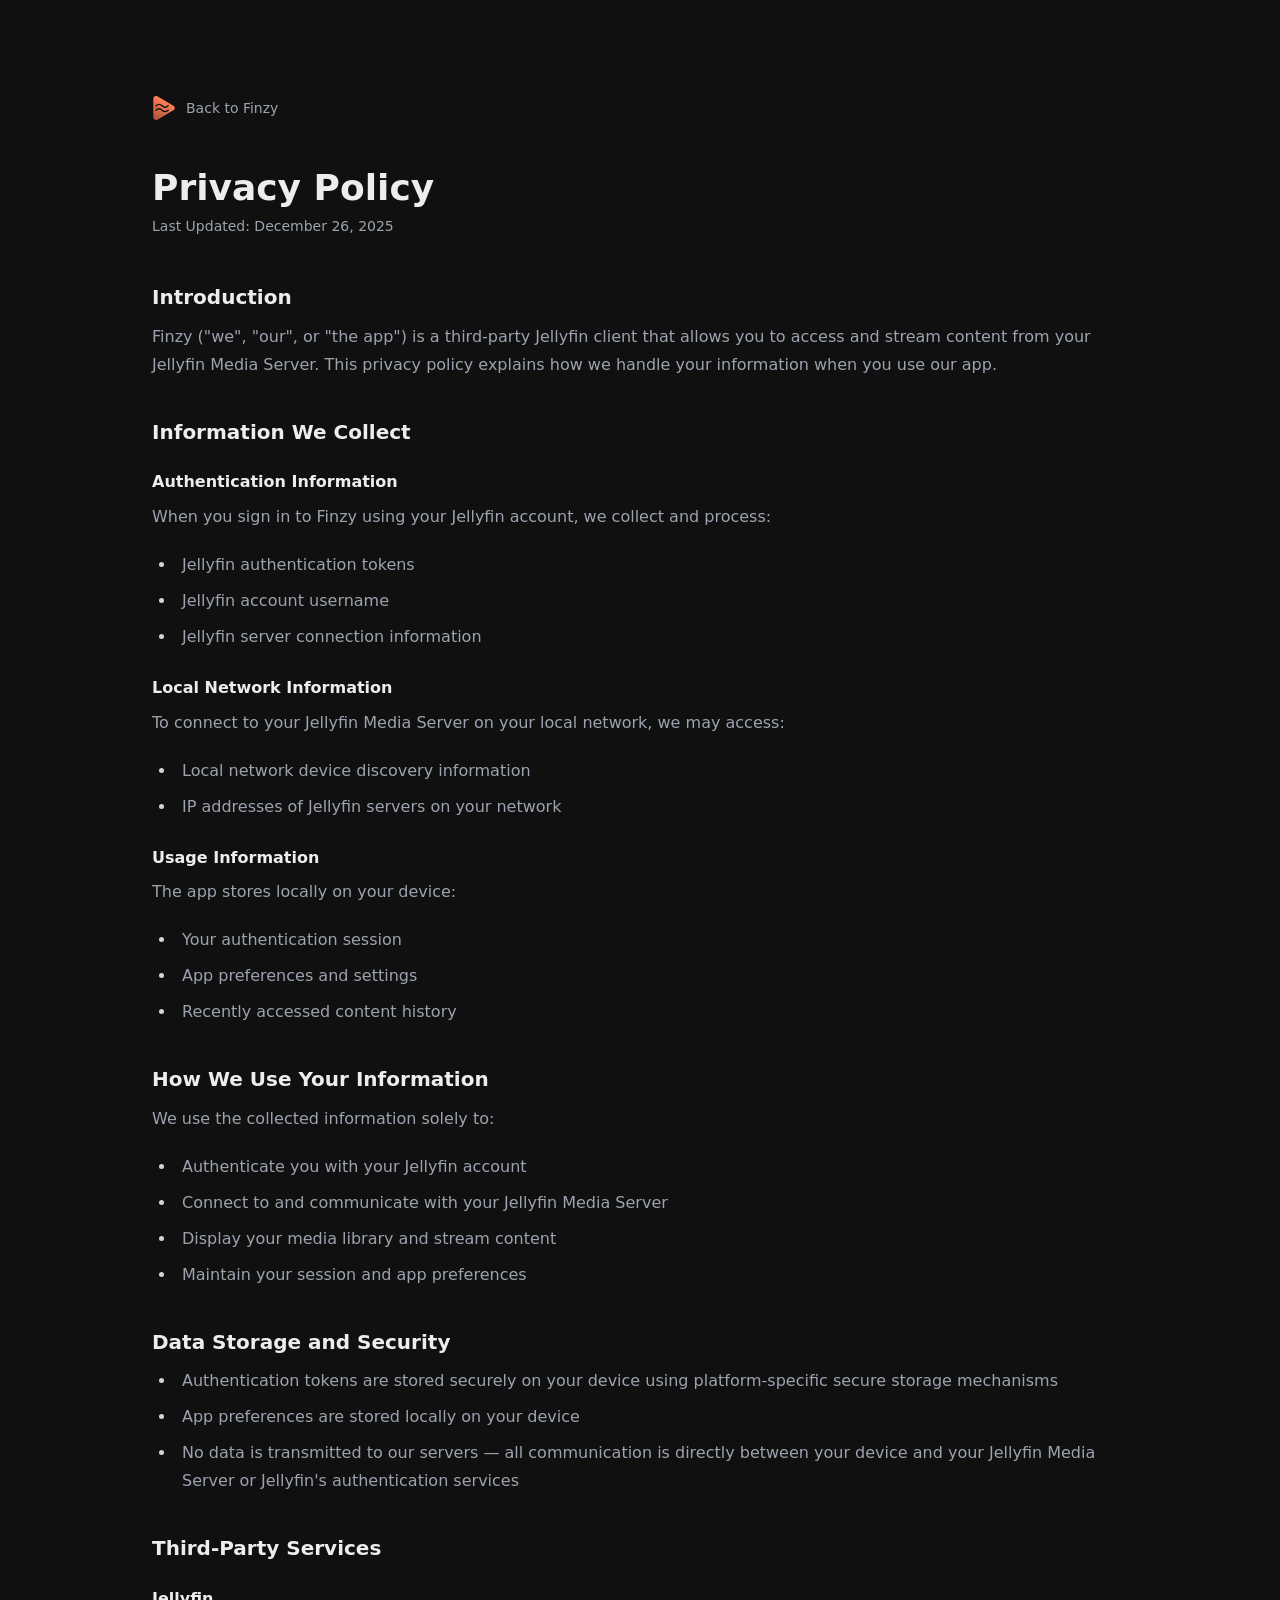
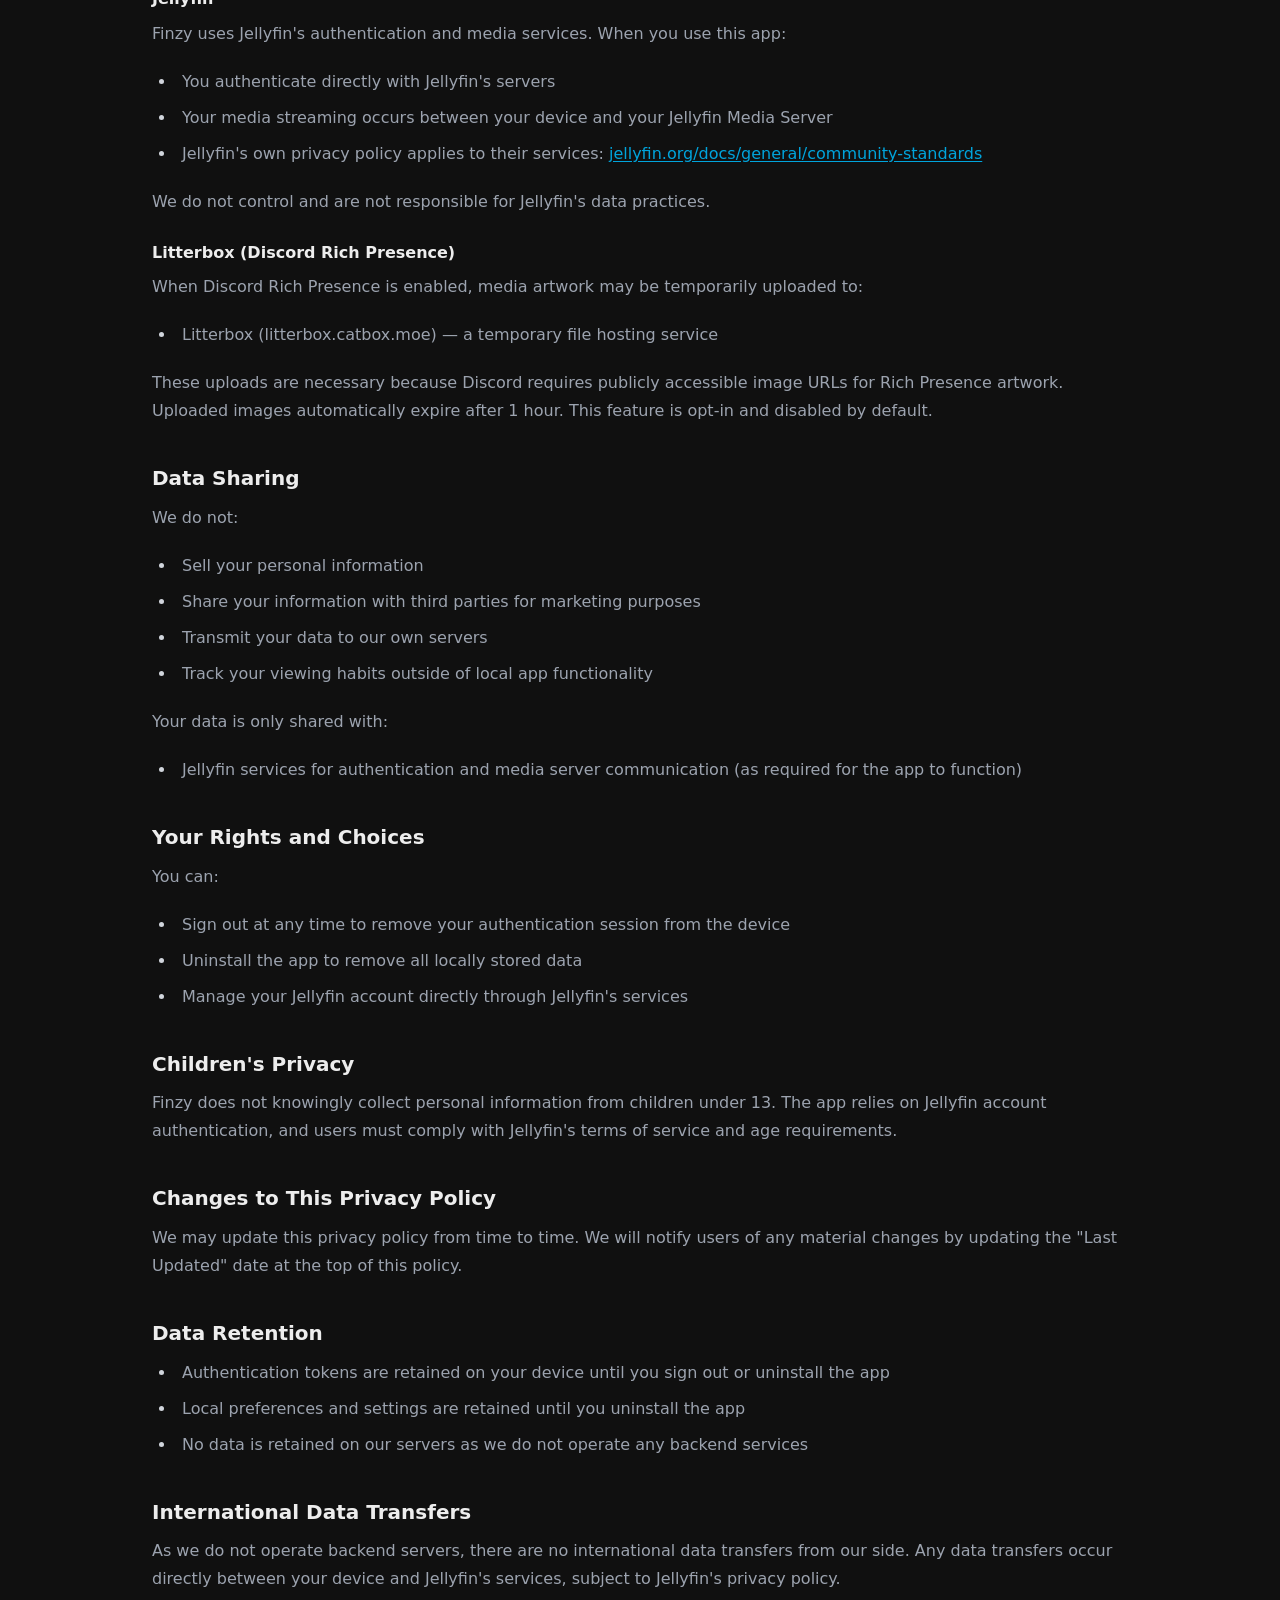
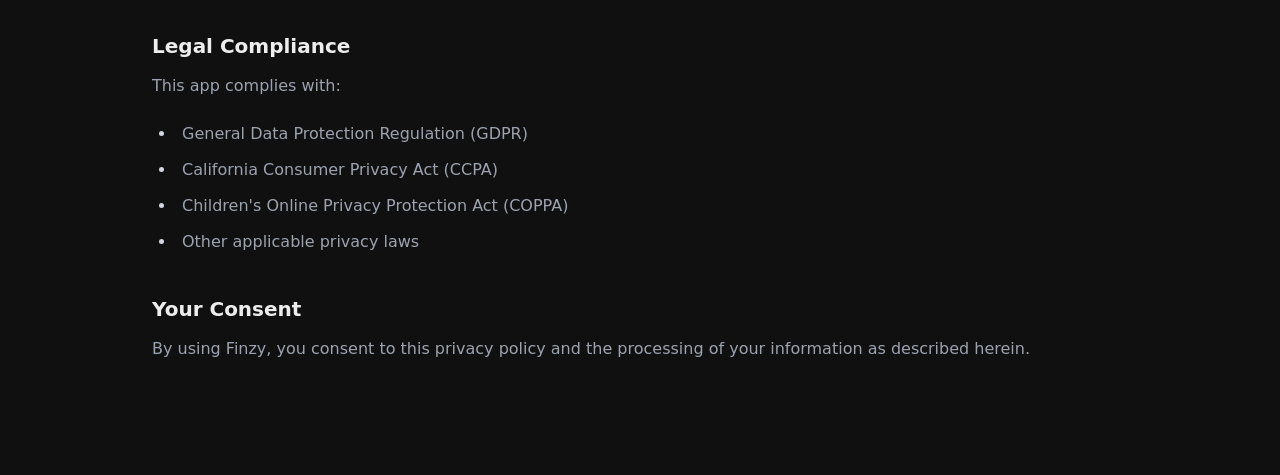
==== commit f2491488: "Restructure and de-minify site for human readability - Replace _app/immutable/ build output with cle" ====
--- a/privacy.html
+++ b/privacy.html
@@ -1,53 +1,324 @@
+﻿
 <!doctype html>
 <html lang="en">
-	<head>
-		<meta charset="utf-8" />
-		<meta name="viewport" content="width=device-width, initial-scale=1" />
-		<meta name="theme-color" content="#101010" />
-		
-		<link href="_app/immutable/assets/0.DF990AXo.css" rel="stylesheet">
-		<link href="_app/immutable/assets/3.yOXs9UEN.css" rel="stylesheet">
-		<link rel="modulepreload" href="_app/immutable/entry/start.CoJKFJlM.js">
-		<link rel="modulepreload" href="_app/immutable/chunks/CLVDWCYx.js">
-		<link rel="modulepreload" href="_app/immutable/chunks/BPmkMjjq.js">
-		<link rel="modulepreload" href="_app/immutable/chunks/NywS_KMp.js">
-		<link rel="modulepreload" href="_app/immutable/entry/app.BwH1uKIQ.js">
-		<link rel="modulepreload" href="_app/immutable/chunks/C-wuGM4v.js">
-		<link rel="modulepreload" href="_app/immutable/chunks/fyFe7Qgq.js">
-		<link rel="modulepreload" href="_app/immutable/chunks/DBVHxiZw.js">
-		<link rel="modulepreload" href="_app/immutable/chunks/Zm3KEN28.js">
-		<link rel="modulepreload" href="_app/immutable/chunks/YNGGz-9E.js">
-		<link rel="modulepreload" href="_app/immutable/nodes/0.DDAyVLy6.js">
-		<link rel="modulepreload" href="_app/immutable/chunks/CpB8qaWJ.js">
-		<link rel="modulepreload" href="_app/immutable/chunks/Bbte_VvZ.js">
-		<link rel="modulepreload" href="_app/immutable/nodes/3.JXkCUDzy.js">
-		<link rel="modulepreload" href="_app/immutable/chunks/DOx-rTIZ.js">
-		<link rel="modulepreload" href="_app/immutable/chunks/Lz8oodKu.js"><!--12qhfyh--><link rel="icon" href="data:image/svg+xml,%3csvg%20xmlns='http://www.w3.org/2000/svg'%20viewBox='0%200%20512%20512'%3e%3cdefs%3e%3clinearGradient%20id='g'%20x1='110.25'%20y1='213.3'%20x2='496.14'%20y2='436.09'%20gradientUnits='userSpaceOnUse'%3e%3cstop%20offset='0'%20stop-color='%23AA5CC3'/%3e%3cstop%20offset='1'%20stop-color='%2300A4DC'/%3e%3c/linearGradient%3e%3c/defs%3e%3cpath%20fill-rule='evenodd'%20fill='url(%23g)'%20d='M256%2056C122%2056%2056%20122%2056%20256C56%20390%20122%20456%20256%20456C390%20456%20456%20390%20456%20256C456%20122%20390%2056%20256%2056ZM214%20168C214%20156%20228%20148%20240%20156L342%20240C354%20250%20354%20262%20342%20272L240%20356C228%20364%20214%20356%20214%20344Z'/%3e%3c/svg%3e"/><!----><!--7ke6fz--><meta name="description" content="Finzy privacy policy - how we handle your information."/><!----><title>Privacy Policy - Finzy</title>
-	</head>
-	<body data-sveltekit-preload-data="hover">
-		<div style="display: contents"><!--[--><!--[--><!----><!----><article class="max-w-5xl mx-auto px-6 py-16 sm:py-24"><a href="index.html" class="inline-flex items-center gap-2.5 mb-12 text-text-muted hover:text-text transition-colors"><svg class="w-6 h-6" viewBox="0 0 512 512" xmlns="http://www.w3.org/2000/svg"><!--[--><defs><linearGradient id="logo-gradient" x1="110.25" y1="213.3" x2="496.14" y2="436.09" gradientUnits="userSpaceOnUse"><stop offset="0" stop-color="#AA5CC3"></stop><stop offset="1" stop-color="#00A4DC"></stop></linearGradient></defs><!--]--><path fill="url(#logo-gradient)" fill-rule="evenodd" d="M256 56C122 56 56 122 56 256C56 390 122 456 256 456C390 456 456 390 456 256C456 122 390 56 256 56ZM214 168C214 156 228 148 240 156L342 240C354 250 354 262 342 272L240 356C228 364 214 356 214 344Z"></path></svg><!----> <span class="text-sm font-medium">Back to Finzy</span></a> <h1 class="text-3xl sm:text-4xl font-bold mb-2">Privacy Policy</h1> <p class="text-text-muted text-sm mb-12">Last Updated: December 26, 2025</p> <div class="prose svelte-7ke6fz"><h2 class="svelte-7ke6fz">Introduction</h2> <p class="svelte-7ke6fz">Finzy ("we", "our", or "the app") is a third-party Jellyfin client that allows you to access and stream content from your Jellyfin Media Server. This privacy policy explains how we handle your information when you use our app.</p> <h2 class="svelte-7ke6fz">Information We Collect</h2> <h3 class="svelte-7ke6fz">Authentication Information</h3> <p class="svelte-7ke6fz">When you sign in to Finzy using your Jellyfin account, we collect and process:</p> <ul class="svelte-7ke6fz"><li class="svelte-7ke6fz">Jellyfin authentication tokens</li> <li class="svelte-7ke6fz">Jellyfin account username</li> <li class="svelte-7ke6fz">Jellyfin server connection information</li></ul> <h3 class="svelte-7ke6fz">Local Network Information</h3> <p class="svelte-7ke6fz">To connect to your Jellyfin Media Server on your local network, we may access:</p> <ul class="svelte-7ke6fz"><li class="svelte-7ke6fz">Local network device discovery information</li> <li class="svelte-7ke6fz">IP addresses of Jellyfin servers on your network</li></ul> <h3 class="svelte-7ke6fz">Usage Information</h3> <p class="svelte-7ke6fz">The app stores locally on your device:</p> <ul class="svelte-7ke6fz"><li class="svelte-7ke6fz">Your authentication session</li> <li class="svelte-7ke6fz">App preferences and settings</li> <li class="svelte-7ke6fz">Recently accessed content history</li></ul> <h2 class="svelte-7ke6fz">How We Use Your Information</h2> <p class="svelte-7ke6fz">We use the collected information solely to:</p> <ul class="svelte-7ke6fz"><li class="svelte-7ke6fz">Authenticate you with your Jellyfin account</li> <li class="svelte-7ke6fz">Connect to and communicate with your Jellyfin Media Server</li> <li class="svelte-7ke6fz">Display your media library and stream content</li> <li class="svelte-7ke6fz">Maintain your session and app preferences</li></ul> <h2 class="svelte-7ke6fz">Data Storage and Security</h2> <ul class="svelte-7ke6fz"><li class="svelte-7ke6fz">Authentication tokens are stored securely on your device using platform-specific secure storage mechanisms</li> <li class="svelte-7ke6fz">App preferences are stored locally on your device</li> <li class="svelte-7ke6fz">No data is transmitted to our servers — all communication is directly between your device and your Jellyfin Media Server or Jellyfin's authentication services</li></ul> <h2 class="svelte-7ke6fz">Third-Party Services</h2> <h3 class="svelte-7ke6fz">Jellyfin</h3> <p class="svelte-7ke6fz">Finzy uses Jellyfin's authentication and media services. When you use this app:</p> <ul class="svelte-7ke6fz"><li class="svelte-7ke6fz">You authenticate directly with Jellyfin's servers</li> <li class="svelte-7ke6fz">Your media streaming occurs between your device and your Jellyfin Media Server</li> <li class="svelte-7ke6fz">Jellyfin's own privacy policy applies to their services: <a href="https://www.jellyfin.org/docs/general/community-standards/" target="_blank" rel="noopener noreferrer" class="svelte-7ke6fz">jellyfin.org/docs/general/community-standards</a></li></ul> <p class="svelte-7ke6fz">We do not control and are not responsible for Jellyfin's data practices.</p> <h3 class="svelte-7ke6fz">Litterbox (Discord Rich Presence)</h3> <p class="svelte-7ke6fz">When Discord Rich Presence is enabled, media artwork may be temporarily uploaded to:</p> <ul class="svelte-7ke6fz"><li class="svelte-7ke6fz">Litterbox (litterbox.catbox.moe) — a temporary file hosting service</li></ul> <p class="svelte-7ke6fz">These uploads are necessary because Discord requires publicly accessible image URLs for Rich Presence artwork. Uploaded images automatically expire after 1 hour. This feature is opt-in and disabled by default.</p> <h2 class="svelte-7ke6fz">Data Sharing</h2> <p class="svelte-7ke6fz">We do not:</p> <ul class="svelte-7ke6fz"><li class="svelte-7ke6fz">Sell your personal information</li> <li class="svelte-7ke6fz">Share your information with third parties for marketing purposes</li> <li class="svelte-7ke6fz">Transmit your data to our own servers</li> <li class="svelte-7ke6fz">Track your viewing habits outside of local app functionality</li></ul> <p class="svelte-7ke6fz">Your data is only shared with:</p> <ul class="svelte-7ke6fz"><li class="svelte-7ke6fz">Jellyfin services for authentication and media server communication (as required for the app to function)</li></ul> <h2 class="svelte-7ke6fz">Your Rights and Choices</h2> <p class="svelte-7ke6fz">You can:</p> <ul class="svelte-7ke6fz"><li class="svelte-7ke6fz">Sign out at any time to remove your authentication session from the device</li> <li class="svelte-7ke6fz">Uninstall the app to remove all locally stored data</li> <li class="svelte-7ke6fz">Manage your Jellyfin account directly through Jellyfin's services</li></ul> <h2 class="svelte-7ke6fz">Children's Privacy</h2> <p class="svelte-7ke6fz">Finzy does not knowingly collect personal information from children under 13. The app relies on Jellyfin account authentication, and users must comply with Jellyfin's terms of service and age requirements.</p> <h2 class="svelte-7ke6fz">Changes to This Privacy Policy</h2> <p class="svelte-7ke6fz">We may update this privacy policy from time to time. We will notify users of any material changes by updating the "Last Updated" date at the top of this policy.</p> <h2 class="svelte-7ke6fz">Data Retention</h2> <ul class="svelte-7ke6fz"><li class="svelte-7ke6fz">Authentication tokens are retained on your device until you sign out or uninstall the app</li> <li class="svelte-7ke6fz">Local preferences and settings are retained until you uninstall the app</li> <li class="svelte-7ke6fz">No data is retained on our servers as we do not operate any backend services</li></ul> <h2 class="svelte-7ke6fz">International Data Transfers</h2> <p class="svelte-7ke6fz">As we do not operate backend servers, there are no international data transfers from our side. Any data transfers occur directly between your device and Jellyfin's services, subject to Jellyfin's privacy policy.</p> <h2 class="svelte-7ke6fz">Legal Compliance</h2> <p class="svelte-7ke6fz">This app complies with:</p> <ul class="svelte-7ke6fz"><li class="svelte-7ke6fz">General Data Protection Regulation (GDPR)</li> <li class="svelte-7ke6fz">California Consumer Privacy Act (CCPA)</li> <li class="svelte-7ke6fz">Children's Online Privacy Protection Act (COPPA)</li> <li class="svelte-7ke6fz">Other applicable privacy laws</li></ul> <h2 class="svelte-7ke6fz">Your Consent</h2> <p class="svelte-7ke6fz">By using Finzy, you consent to this privacy policy and the processing of your information as described herein.</p></div></article><!----><!----><!----><!--]--> <!--[!--><!--]--><!--]-->
-			
-			<script>
-				{
-					__sveltekit_p6oszg = {
-						base: new URL(".", location).pathname.slice(0, -1)
-					};
-
-					const element = document.currentScript.parentElement;
-
-					Promise.all([
-						import("./_app/immutable/entry/start.CoJKFJlM.js"),
-						import("./_app/immutable/entry/app.BwH1uKIQ.js")
-					]).then(([kit, app]) => {
-						kit.start(app, element, {
-							node_ids: [0, 3],
-							data: [null,null],
-							form: null,
-							error: null
-						});
-					});
-				}
-			</script>
-		</div>
-	</body>
-</html>
+  <head>
+    <meta charset="utf-8" />
+    <meta name="viewport" content="width=device-width, initial-scale=1" />
+    <meta name="theme-color" content="#101010" />
+    <link href="assets/css/main.css" rel="stylesheet">
+    <link href="assets/css/privacy.css" rel="stylesheet">
+    <link rel="modulepreload" href="assets/js/entry/start.js">
+    <link rel="modulepreload" href="assets/js/chunks/sveltekit.js">
+    <link rel="modulepreload" href="assets/js/chunks/runtime.js">
+    <link rel="modulepreload" href="assets/js/chunks/lifecycle.js">
+    <link rel="modulepreload" href="assets/js/entry/app.js">
+    <link rel="modulepreload" href="assets/js/chunks/hydration.js">
+    <link rel="modulepreload" href="assets/js/chunks/dom-events.js">
+    <link rel="modulepreload" href="assets/js/chunks/component-wrapper.js">
+    <link rel="modulepreload" href="assets/js/chunks/transitions.js">
+    <link rel="modulepreload" href="assets/js/chunks/init.js">
+    <link rel="modulepreload" href="assets/js/pages/layout.js">
+    <link rel="modulepreload" href="assets/js/chunks/conditional.js">
+    <link rel="modulepreload" href="assets/js/chunks/dom-attributes.js">
+    <link rel="modulepreload" href="assets/js/pages/privacy.js">
+    <link rel="modulepreload" href="assets/js/chunks/logo.js">
+    <link rel="modulepreload" href="assets/js/chunks/each.js">
+    <!--12qhfyh-->
+    <link rel="icon" href="data:image/svg+xml,%3csvg%20xmlns='http://www.w3.org/2000/svg'%20viewBox='0%200%20512%20512'%3e%3cdefs%3e%3clinearGradient%20id='g'%20x1='110.25'%20y1='213.3'%20x2='496.14'%20y2='436.09'%20gradientUnits='userSpaceOnUse'%3e%3cstop%20offset='0'%20stop-color='%23AA5CC3'/%3e%3cstop%20offset='1'%20stop-color='%2300A4DC'/%3e%3c/linearGradient%3e%3c/defs%3e%3cpath%20fill-rule='evenodd'%20fill='url(%23g)'%20d='M256%2056C122%2056%2056%20122%2056%20256C56%20390%20122%20456%20256%20456C390%20456%20456%20390%20456%20256C456%20122%20390%2056%20256%2056ZM214%20168C214%20156%20228%20148%20240%20156L342%20240C354%20250%20354%20262%20342%20272L240%20356C228%20364%20214%20356%20214%20344Z'/%3e%3c/svg%3e"/>
+    <!---->
+    <!--7ke6fz-->
+    <meta name="description" content="Finzy privacy policy - how we handle your information."/>
+    <!---->
+    <title>
+      Privacy Policy - Finzy
+    </title>
+  </head>
+  <body data-sveltekit-preload-data="hover">
+    <div style="display: contents">
+      <!--[-->
+      <!--[-->
+      <!---->
+      <!---->
+      <article class="max-w-5xl mx-auto px-6 py-16 sm:py-24">
+        <a href="index.html" class="inline-flex items-center gap-2.5 mb-12 text-text-muted hover:text-text transition-colors">
+          <svg class="w-6 h-6" viewBox="0 0 512 512" xmlns="http://www.w3.org/2000/svg">
+            <!--[-->
+            <defs>
+              <linearGradient id="logo-gradient" x1="110.25" y1="213.3" x2="496.14" y2="436.09" gradientUnits="userSpaceOnUse">
+                <stop offset="0" stop-color="#AA5CC3">
+                </stop>
+                <stop offset="1" stop-color="#00A4DC">
+                </stop>
+              </linearGradient>
+            </defs>
+            <!--]-->
+            <path fill="url(#logo-gradient)" fill-rule="evenodd" d="M256 56C122 56 56 122 56 256C56 390 122 456 256 456C390 456 456 390 456 256C456 122 390 56 256 56ZM214 168C214 156 228 148 240 156L342 240C354 250 354 262 342 272L240 356C228 364 214 356 214 344Z">
+            </path>
+          </svg>
+          <!---->
+          <span class="text-sm font-medium">
+            Back to Finzy
+          </span>
+        </a>
+        <h1 class="text-3xl sm:text-4xl font-bold mb-2">
+          Privacy Policy
+        </h1>
+        <p class="text-text-muted text-sm mb-12">
+          Last Updated: December 26, 2025
+        </p>
+        <div class="prose svelte-7ke6fz">
+          <h2 class="svelte-7ke6fz">
+            Introduction
+          </h2>
+          <p class="svelte-7ke6fz">
+            Finzy ("we", "our", or "the app") is a third-party Jellyfin client that allows you to access and stream content from your Jellyfin Media Server. This privacy policy explains how we handle your information when you use our app.
+          </p>
+          <h2 class="svelte-7ke6fz">
+            Information We Collect
+          </h2>
+          <h3 class="svelte-7ke6fz">
+            Authentication Information
+          </h3>
+          <p class="svelte-7ke6fz">
+            When you sign in to Finzy using your Jellyfin account, we collect and process:
+          </p>
+          <ul class="svelte-7ke6fz">
+            <li class="svelte-7ke6fz">
+              Jellyfin authentication tokens
+            </li>
+            <li class="svelte-7ke6fz">
+              Jellyfin account username
+            </li>
+            <li class="svelte-7ke6fz">
+              Jellyfin server connection information
+            </li>
+          </ul>
+          <h3 class="svelte-7ke6fz">
+            Local Network Information
+          </h3>
+          <p class="svelte-7ke6fz">
+            To connect to your Jellyfin Media Server on your local network, we may access:
+          </p>
+          <ul class="svelte-7ke6fz">
+            <li class="svelte-7ke6fz">
+              Local network device discovery information
+            </li>
+            <li class="svelte-7ke6fz">
+              IP addresses of Jellyfin servers on your network
+            </li>
+          </ul>
+          <h3 class="svelte-7ke6fz">
+            Usage Information
+          </h3>
+          <p class="svelte-7ke6fz">
+            The app stores locally on your device:
+          </p>
+          <ul class="svelte-7ke6fz">
+            <li class="svelte-7ke6fz">
+              Your authentication session
+            </li>
+            <li class="svelte-7ke6fz">
+              App preferences and settings
+            </li>
+            <li class="svelte-7ke6fz">
+              Recently accessed content history
+            </li>
+          </ul>
+          <h2 class="svelte-7ke6fz">
+            How We Use Your Information
+          </h2>
+          <p class="svelte-7ke6fz">
+            We use the collected information solely to:
+          </p>
+          <ul class="svelte-7ke6fz">
+            <li class="svelte-7ke6fz">
+              Authenticate you with your Jellyfin account
+            </li>
+            <li class="svelte-7ke6fz">
+              Connect to and communicate with your Jellyfin Media Server
+            </li>
+            <li class="svelte-7ke6fz">
+              Display your media library and stream content
+            </li>
+            <li class="svelte-7ke6fz">
+              Maintain your session and app preferences
+            </li>
+          </ul>
+          <h2 class="svelte-7ke6fz">
+            Data Storage and Security
+          </h2>
+          <ul class="svelte-7ke6fz">
+            <li class="svelte-7ke6fz">
+              Authentication tokens are stored securely on your device using platform-specific secure storage mechanisms
+            </li>
+            <li class="svelte-7ke6fz">
+              App preferences are stored locally on your device
+            </li>
+            <li class="svelte-7ke6fz">
+              No data is transmitted to our servers — all communication is directly between your device and your Jellyfin Media Server or Jellyfin's authentication services
+            </li>
+          </ul>
+          <h2 class="svelte-7ke6fz">
+            Third-Party Services
+          </h2>
+          <h3 class="svelte-7ke6fz">
+            Jellyfin
+          </h3>
+          <p class="svelte-7ke6fz">
+            Finzy uses Jellyfin's authentication and media services. When you use this app:
+          </p>
+          <ul class="svelte-7ke6fz">
+            <li class="svelte-7ke6fz">
+              You authenticate directly with Jellyfin's servers
+            </li>
+            <li class="svelte-7ke6fz">
+              Your media streaming occurs between your device and your Jellyfin Media Server
+            </li>
+            <li class="svelte-7ke6fz">
+              Jellyfin's own privacy policy applies to their services:
+              <a href="https://www.jellyfin.org/docs/general/community-standards/" target="_blank" rel="noopener noreferrer" class="svelte-7ke6fz">
+                jellyfin.org/docs/general/community-standards
+              </a>
+            </li>
+          </ul>
+          <p class="svelte-7ke6fz">
+            We do not control and are not responsible for Jellyfin's data practices.
+          </p>
+          <h3 class="svelte-7ke6fz">
+            Litterbox (Discord Rich Presence)
+          </h3>
+          <p class="svelte-7ke6fz">
+            When Discord Rich Presence is enabled, media artwork may be temporarily uploaded to:
+          </p>
+          <ul class="svelte-7ke6fz">
+            <li class="svelte-7ke6fz">
+              Litterbox (litterbox.catbox.moe) — a temporary file hosting service
+            </li>
+          </ul>
+          <p class="svelte-7ke6fz">
+            These uploads are necessary because Discord requires publicly accessible image URLs for Rich Presence artwork. Uploaded images automatically expire after 1 hour. This feature is opt-in and disabled by default.
+          </p>
+          <h2 class="svelte-7ke6fz">
+            Data Sharing
+          </h2>
+          <p class="svelte-7ke6fz">
+            We do not:
+          </p>
+          <ul class="svelte-7ke6fz">
+            <li class="svelte-7ke6fz">
+              Sell your personal information
+            </li>
+            <li class="svelte-7ke6fz">
+              Share your information with third parties for marketing purposes
+            </li>
+            <li class="svelte-7ke6fz">
+              Transmit your data to our own servers
+            </li>
+            <li class="svelte-7ke6fz">
+              Track your viewing habits outside of local app functionality
+            </li>
+          </ul>
+          <p class="svelte-7ke6fz">
+            Your data is only shared with:
+          </p>
+          <ul class="svelte-7ke6fz">
+            <li class="svelte-7ke6fz">
+              Jellyfin services for authentication and media server communication (as required for the app to function)
+            </li>
+          </ul>
+          <h2 class="svelte-7ke6fz">
+            Your Rights and Choices
+          </h2>
+          <p class="svelte-7ke6fz">
+            You can:
+          </p>
+          <ul class="svelte-7ke6fz">
+            <li class="svelte-7ke6fz">
+              Sign out at any time to remove your authentication session from the device
+            </li>
+            <li class="svelte-7ke6fz">
+              Uninstall the app to remove all locally stored data
+            </li>
+            <li class="svelte-7ke6fz">
+              Manage your Jellyfin account directly through Jellyfin's services
+            </li>
+          </ul>
+          <h2 class="svelte-7ke6fz">
+            Children's Privacy
+          </h2>
+          <p class="svelte-7ke6fz">
+            Finzy does not knowingly collect personal information from children under 13. The app relies on Jellyfin account authentication, and users must comply with Jellyfin's terms of service and age requirements.
+          </p>
+          <h2 class="svelte-7ke6fz">
+            Changes to This Privacy Policy
+          </h2>
+          <p class="svelte-7ke6fz">
+            We may update this privacy policy from time to time. We will notify users of any material changes by updating the "Last Updated" date at the top of this policy.
+          </p>
+          <h2 class="svelte-7ke6fz">
+            Data Retention
+          </h2>
+          <ul class="svelte-7ke6fz">
+            <li class="svelte-7ke6fz">
+              Authentication tokens are retained on your device until you sign out or uninstall the app
+            </li>
+            <li class="svelte-7ke6fz">
+              Local preferences and settings are retained until you uninstall the app
+            </li>
+            <li class="svelte-7ke6fz">
+              No data is retained on our servers as we do not operate any backend services
+            </li>
+          </ul>
+          <h2 class="svelte-7ke6fz">
+            International Data Transfers
+          </h2>
+          <p class="svelte-7ke6fz">
+            As we do not operate backend servers, there are no international data transfers from our side. Any data transfers occur directly between your device and Jellyfin's services, subject to Jellyfin's privacy policy.
+          </p>
+          <h2 class="svelte-7ke6fz">
+            Legal Compliance
+          </h2>
+          <p class="svelte-7ke6fz">
+            This app complies with:
+          </p>
+          <ul class="svelte-7ke6fz">
+            <li class="svelte-7ke6fz">
+              General Data Protection Regulation (GDPR)
+            </li>
+            <li class="svelte-7ke6fz">
+              California Consumer Privacy Act (CCPA)
+            </li>
+            <li class="svelte-7ke6fz">
+              Children's Online Privacy Protection Act (COPPA)
+            </li>
+            <li class="svelte-7ke6fz">
+              Other applicable privacy laws
+            </li>
+          </ul>
+          <h2 class="svelte-7ke6fz">
+            Your Consent
+          </h2>
+          <p class="svelte-7ke6fz">
+            By using Finzy, you consent to this privacy policy and the processing of your information as described herein.
+          </p>
+        </div>
+      </article>
+      <!---->
+      <!---->
+      <!---->
+      <!--]-->
+      <!--[!-->
+      <!--]-->
+      <!--]-->
+      <script>
+        {
+          __sveltekit_p6oszg =  {
+            base: new URL(".", location).pathname.slice(0, -1)
+          };
+          const element = document.currentScript.parentElement;
+          Promise.all([						import("./assets/js/entry/start.js"),						import("./assets/js/entry/app.js")					]).then(([kit, app]) => {						kit.start(app, element, {							node_ids: [0, 3],							data: [null,null],							form: null,							error: null						});					});
+        }
+      </script>
+    </div>
+  </body>
+</html>
--- a/assets/css/main.css
+++ b/assets/css/main.css
@@ -0,0 +1,2754 @@
+@layer properties {
+  @supports (((-webkit-hyphens:none)) and (not (margin-trim:inline))) or ((-moz-orient:inline) and (not (color:rgb(from red r g b)))) {
+    *,:before,:after,::backdrop {
+      --tw-translate-x:0;
+      --tw-translate-y:0;
+      --tw-translate-z:0;
+      --tw-rotate-x:initial;
+      --tw-rotate-y:initial;
+      --tw-rotate-z:initial;
+      --tw-skew-x:initial;
+      --tw-skew-y:initial;
+      --tw-space-y-reverse:0;
+      --tw-border-style:solid;
+      --tw-gradient-position:initial;
+      --tw-gradient-from:#0000;
+      --tw-gradient-via:#0000;
+      --tw-gradient-to:#0000;
+      --tw-gradient-stops:initial;
+      --tw-gradient-via-stops:initial;
+      --tw-gradient-from-position:0%;
+      --tw-gradient-via-position:50%;
+      --tw-gradient-to-position:100%;
+      --tw-leading:initial;
+      --tw-font-weight:initial;
+      --tw-tracking:initial;
+      --tw-ordinal:initial;
+      --tw-slashed-zero:initial;
+      --tw-numeric-figure:initial;
+      --tw-numeric-spacing:initial;
+      --tw-numeric-fraction:initial;
+      --tw-shadow:0 0 #0000;
+      --tw-shadow-color:initial;
+      --tw-shadow-alpha:100%;
+      --tw-inset-shadow:0 0 #0000;
+      --tw-inset-shadow-color:initial;
+      --tw-inset-shadow-alpha:100%;
+      --tw-ring-color:initial;
+      --tw-ring-shadow:0 0 #0000;
+      --tw-inset-ring-color:initial;
+      --tw-inset-ring-shadow:0 0 #0000;
+      --tw-ring-inset:initial;
+      --tw-ring-offset-width:0px;
+      --tw-ring-offset-color:#fff;
+      --tw-ring-offset-shadow:0 0 #0000;
+      --tw-blur:initial;
+      --tw-brightness:initial;
+      --tw-contrast:initial;
+      --tw-grayscale:initial;
+      --tw-hue-rotate:initial;
+      --tw-invert:initial;
+      --tw-opacity:initial;
+      --tw-saturate:initial;
+      --tw-sepia:initial;
+      --tw-drop-shadow:initial;
+      --tw-drop-shadow-color:initial;
+      --tw-drop-shadow-alpha:100%;
+      --tw-drop-shadow-size:initial;
+      --tw-duration:initial;
+      --tw-ease:initial
+    }
+
+  }
+
+}
+
+@layer theme {
+  :root,:host {
+    --font-sans:"Inter",ui-sans-serif,system-ui,-apple-system,sans-serif;
+    --font-mono:ui-monospace,SFMono-Regular,Menlo,Monaco,Consolas,"Liberation Mono","Courier New",monospace;
+    --color-emerald-400:oklch(76.5% .177 163.223);
+    --color-emerald-500:oklch(69.6% .17 162.48);
+    --color-blue-400:oklch(70.7% .165 254.624);
+    --color-blue-500:oklch(62.3% .214 259.815);
+    --color-gray-100:oklch(96.7% .003 264.542);
+    --color-gray-900:oklch(21% .034 264.665);
+    --color-black:#000;
+    --color-white:#fff;
+    --spacing:.25rem;
+    --container-sm:24rem;
+    --container-md:28rem;
+    --container-lg:32rem;
+    --container-xl:36rem;
+    --container-5xl:64rem;
+    --container-7xl:80rem;
+    --text-xs:.75rem;
+    --text-xs--line-height:calc(1/.75);
+    --text-sm:.875rem;
+    --text-sm--line-height:calc(1.25/.875);
+    --text-base:1rem;
+    --text-base--line-height: 1.5 ;
+    --text-lg:1.125rem;
+    --text-lg--line-height:calc(1.75/1.125);
+    --text-xl:1.25rem;
+    --text-xl--line-height:calc(1.75/1.25);
+    --text-2xl:1.5rem;
+    --text-2xl--line-height:calc(2/1.5);
+    --text-3xl:1.875rem;
+    --text-3xl--line-height: 1.2 ;
+    --text-4xl:2.25rem;
+    --text-4xl--line-height:calc(2.5/2.25);
+    --text-5xl:3rem;
+    --text-5xl--line-height:1;
+    --text-6xl:3.75rem;
+    --text-6xl--line-height:1;
+    --text-7xl:4.5rem;
+    --text-7xl--line-height:1;
+    --font-weight-normal:400;
+    --font-weight-medium:500;
+    --font-weight-semibold:600;
+    --font-weight-bold:700;
+    --tracking-tight:-.025em;
+    --tracking-wide:.025em;
+    --tracking-wider:.05em;
+    --leading-tight:1.25;
+    --leading-relaxed:1.625;
+    --radius-lg:.5rem;
+    --radius-xl:.75rem;
+    --radius-2xl:1rem;
+    --ease-out:cubic-bezier(0,0,.2,1);
+    --blur-2xl:40px;
+    --default-transition-duration:.15s;
+    --default-transition-timing-function:cubic-bezier(.4,0,.2,1);
+    --default-font-family:var(--font-sans);
+    --default-mono-font-family:var(--font-mono);
+    --color-bg:#101010;
+    --color-surface:#15171c;
+    --color-surface-hover:#1a1c22;
+    --color-border:#2a2d35;
+    --color-accent:#00A4DC;
+    --color-accent-glow:#00A4DC33;
+    --color-accent-dim:#AA5CC3;
+    --color-text:#ededed;
+    --color-text-muted:#9ca3af;
+    --animate-fade-in-up:fade-in-up .6s ease-out both;
+    --animate-pulse-glow:pulse-glow 3s ease-in-out infinite
+  }
+
+}
+
+@layer base {
+  *,:after,:before,::backdrop {
+    box-sizing:border-box;
+    border:0 solid;
+    margin:0;
+    padding:0
+  }
+
+  ::file-selector-button {
+    box-sizing:border-box;
+    border:0 solid;
+    margin:0;
+    padding:0
+  }
+
+  html,:host {
+    -webkit-text-size-adjust:100%;
+    tab-size:4;
+    line-height:1.5;
+    font-family:var(--default-font-family,ui-sans-serif,system-ui,sans-serif,"Apple Color Emoji","Segoe UI Emoji","Segoe UI Symbol","Noto Color Emoji");
+    font-feature-settings:var(--default-font-feature-settings,normal);
+    font-variation-settings:var(--default-font-variation-settings,normal);
+    -webkit-tap-highlight-color:transparent
+  }
+
+  hr {
+    height:0;
+    color:inherit;
+    border-top-width:1px
+  }
+
+  abbr:where([title]) {
+    -webkit-text-decoration:underline dotted;
+    text-decoration:underline dotted
+  }
+
+  h1,h2,h3,h4,h5,h6 {
+    font-size:inherit;
+    font-weight:inherit
+  }
+
+  a {
+    color:inherit;
+    -webkit-text-decoration:inherit;
+    text-decoration:inherit
+  }
+
+  b,strong {
+    font-weight:bolder
+  }
+
+  code,kbd,samp,pre {
+    font-family:var(--default-mono-font-family,ui-monospace,SFMono-Regular,Menlo,Monaco,Consolas,"Liberation Mono","Courier New",monospace);
+    font-feature-settings:var(--default-mono-font-feature-settings,normal);
+    font-variation-settings:var(--default-mono-font-variation-settings,normal);
+    font-size:1em
+  }
+
+  small {
+    font-size:80%
+  }
+
+  sub,sup {
+    vertical-align:baseline;
+    font-size:75%;
+    line-height:0;
+    position:relative
+  }
+
+  sub {
+    bottom:-.25em
+  }
+
+  sup {
+    top:-.5em
+  }
+
+  table {
+    text-indent:0;
+    border-color:inherit;
+    border-collapse:collapse
+  }
+
+  :-moz-focusring {
+    outline:auto
+  }
+
+  progress {
+    vertical-align:baseline
+  }
+
+  summary {
+    display:list-item
+  }
+
+  ol,ul,menu {
+    list-style:none
+  }
+
+  img,svg,video,canvas,audio,iframe,embed,object {
+    vertical-align:middle;
+    display:block
+  }
+
+  img,video {
+    max-width:100%;
+    height:auto
+  }
+
+  button,input,select,optgroup,textarea {
+    font:inherit;
+    font-feature-settings:inherit;
+    font-variation-settings:inherit;
+    letter-spacing:inherit;
+    color:inherit;
+    opacity:1;
+    background-color:#0000;
+    border-radius:0
+  }
+
+  ::file-selector-button {
+    font:inherit;
+    font-feature-settings:inherit;
+    font-variation-settings:inherit;
+    letter-spacing:inherit;
+    color:inherit;
+    opacity:1;
+    background-color:#0000;
+    border-radius:0
+  }
+
+  :where(select:is([multiple],[size])) optgroup {
+    font-weight:bolder
+  }
+
+  :where(select:is([multiple],[size])) optgroup option {
+    padding-inline-start:20px
+  }
+
+  ::file-selector-button {
+    margin-inline-end:4px
+  }
+
+  ::placeholder {
+    opacity:1
+  }
+
+  @supports (not ((-webkit-appearance:-apple-pay-button))) or (contain-intrinsic-size:1px) {
+    ::placeholder {
+      color:currentColor
+    }
+
+    @supports (color:color-mix(in lab,red,red)) {
+      ::placeholder {
+        color:color-mix(in oklab,currentcolor 50%,transparent)
+      }
+
+    }
+
+  }
+
+  textarea {
+    resize:vertical
+  }
+
+  ::-webkit-search-decoration {
+    -webkit-appearance:none
+  }
+
+  ::-webkit-date-and-time-value {
+    min-height:1lh;
+    text-align:inherit
+  }
+
+  ::-webkit-datetime-edit {
+    display:inline-flex
+  }
+
+  ::-webkit-datetime-edit-fields-wrapper {
+    padding:0
+  }
+
+  ::-webkit-datetime-edit {
+    padding-block:0
+  }
+
+  ::-webkit-datetime-edit-year-field {
+    padding-block:0
+  }
+
+  ::-webkit-datetime-edit-month-field {
+    padding-block:0
+  }
+
+  ::-webkit-datetime-edit-day-field {
+    padding-block:0
+  }
+
+  ::-webkit-datetime-edit-hour-field {
+    padding-block:0
+  }
+
+  ::-webkit-datetime-edit-minute-field {
+    padding-block:0
+  }
+
+  ::-webkit-datetime-edit-second-field {
+    padding-block:0
+  }
+
+  ::-webkit-datetime-edit-millisecond-field {
+    padding-block:0
+  }
+
+  ::-webkit-datetime-edit-meridiem-field {
+    padding-block:0
+  }
+
+  ::-webkit-calendar-picker-indicator {
+    line-height:1
+  }
+
+  :-moz-ui-invalid {
+    box-shadow:none
+  }
+
+  button,input:where([type=button],[type=reset],[type=submit]) {
+    appearance:button
+  }
+
+  ::file-selector-button {
+    appearance:button
+  }
+
+  ::-webkit-inner-spin-button {
+    height:auto
+  }
+
+  ::-webkit-outer-spin-button {
+    height:auto
+  }
+
+  [hidden]:where(:not([hidden=until-found])) {
+    display:none!important
+  }
+
+}
+
+@layer components;
+@layer utilities {
+  .pointer-events-none {
+    pointer-events:none
+  }
+
+  .invisible {
+    visibility:hidden
+  }
+
+  .visible {
+    visibility:visible
+  }
+
+  .absolute {
+    position:absolute
+  }
+
+  .fixed {
+    position:fixed
+  }
+
+  .relative {
+    position:relative
+  }
+
+  .inset-x-0 {
+    inset-inline:calc(var(--spacing)*0)
+  }
+
+  .-top-2 {
+    top:calc(var(--spacing)*-2)
+  }
+
+  .-top-8 {
+    top:calc(var(--spacing)*-8)
+  }
+
+  .top-1\/2 {
+    top:50%
+  }
+
+  .top-1\/3 {
+    top:33.3333%
+  }
+
+  .top-3 {
+    top:calc(var(--spacing)*3)
+  }
+
+  .-right-3 {
+    right:calc(var(--spacing)*-3)
+  }
+
+  .-right-8 {
+    right:calc(var(--spacing)*-8)
+  }
+
+  .-right-20 {
+    right:calc(var(--spacing)*-20)
+  }
+
+  .right-1\/4 {
+    right:25%
+  }
+
+  .bottom-0 {
+    bottom:calc(var(--spacing)*0)
+  }
+
+  .bottom-full {
+    bottom:100%
+  }
+
+  .-left-8 {
+    left:calc(var(--spacing)*-8)
+  }
+
+  .left-0 {
+    left:calc(var(--spacing)*0)
+  }
+
+  .z-10 {
+    z-index:10
+  }
+
+  .z-\[1\] {
+    z-index:1
+  }
+
+  .container {
+    width:100%
+  }
+
+  @media(min-width:40rem) {
+    .container {
+      max-width:40rem
+    }
+
+  }
+
+  @media(min-width:48rem) {
+    .container {
+      max-width:48rem
+    }
+
+  }
+
+  @media(min-width:64rem) {
+    .container {
+      max-width:64rem
+    }
+
+  }
+
+  @media(min-width:80rem) {
+    .container {
+      max-width:80rem
+    }
+
+  }
+
+  @media(min-width:96rem) {
+    .container {
+      max-width:96rem
+    }
+
+  }
+
+  .mx-auto {
+    margin-inline:auto
+  }
+
+  .prose {
+    color:var(--tw-prose-body);
+    max-width:65ch
+  }
+
+  .prose :where(p):not(:where([class~=not-prose],[class~=not-prose] *)) {
+    margin-top:1.25em;
+    margin-bottom:1.25em
+  }
+
+  .prose :where([class~=lead]):not(:where([class~=not-prose],[class~=not-prose] *)) {
+    color:var(--tw-prose-lead);
+    margin-top:1.2em;
+    margin-bottom:1.2em;
+    font-size:1.25em;
+    line-height:1.6
+  }
+
+  .prose :where(a):not(:where([class~=not-prose],[class~=not-prose] *)) {
+    color:var(--tw-prose-links);
+    font-weight:500;
+    text-decoration:underline
+  }
+
+  .prose :where(strong):not(:where([class~=not-prose],[class~=not-prose] *)) {
+    color:var(--tw-prose-bold);
+    font-weight:600
+  }
+
+  .prose :where(a strong):not(:where([class~=not-prose],[class~=not-prose] *)),.prose :where(blockquote strong):not(:where([class~=not-prose],[class~=not-prose] *)),.prose :where(thead th strong):not(:where([class~=not-prose],[class~=not-prose] *)) {
+    color:inherit
+  }
+
+  .prose :where(ol):not(:where([class~=not-prose],[class~=not-prose] *)) {
+    margin-top:1.25em;
+    margin-bottom:1.25em;
+    padding-inline-start:1.625em;
+    list-style-type:decimal
+  }
+
+  .prose :where(ol[type=A]):not(:where([class~=not-prose],[class~=not-prose] *)) {
+    list-style-type:upper-alpha
+  }
+
+  .prose :where(ol[type=a]):not(:where([class~=not-prose],[class~=not-prose] *)) {
+    list-style-type:lower-alpha
+  }
+
+  .prose :where(ol[type=A s]):not(:where([class~=not-prose],[class~=not-prose] *)) {
+    list-style-type:upper-alpha
+  }
+
+  .prose :where(ol[type=a s]):not(:where([class~=not-prose],[class~=not-prose] *)) {
+    list-style-type:lower-alpha
+  }
+
+  .prose :where(ol[type=I]):not(:where([class~=not-prose],[class~=not-prose] *)) {
+    list-style-type:upper-roman
+  }
+
+  .prose :where(ol[type=i]):not(:where([class~=not-prose],[class~=not-prose] *)) {
+    list-style-type:lower-roman
+  }
+
+  .prose :where(ol[type=I s]):not(:where([class~=not-prose],[class~=not-prose] *)) {
+    list-style-type:upper-roman
+  }
+
+  .prose :where(ol[type=i s]):not(:where([class~=not-prose],[class~=not-prose] *)) {
+    list-style-type:lower-roman
+  }
+
+  .prose :where(ol[type="1"]):not(:where([class~=not-prose],[class~=not-prose] *)) {
+    list-style-type:decimal
+  }
+
+  .prose :where(ul):not(:where([class~=not-prose],[class~=not-prose] *)) {
+    margin-top:1.25em;
+    margin-bottom:1.25em;
+    padding-inline-start:1.625em;
+    list-style-type:disc
+  }
+
+  .prose :where(ol>li):not(:where([class~=not-prose],[class~=not-prose] *))::marker {
+    color:var(--tw-prose-counters);
+    font-weight:400
+  }
+
+  .prose :where(ul>li):not(:where([class~=not-prose],[class~=not-prose] *))::marker {
+    color:var(--tw-prose-bullets)
+  }
+
+  .prose :where(dt):not(:where([class~=not-prose],[class~=not-prose] *)) {
+    color:var(--tw-prose-headings);
+    margin-top:1.25em;
+    font-weight:600
+  }
+
+  .prose :where(hr):not(:where([class~=not-prose],[class~=not-prose] *)) {
+    border-color:var(--tw-prose-hr);
+    border-top-width:1px;
+    margin-top:3em;
+    margin-bottom:3em
+  }
+
+  .prose :where(blockquote):not(:where([class~=not-prose],[class~=not-prose] *)) {
+    color:var(--tw-prose-quotes);
+    border-inline-start-width:.25rem;
+    border-inline-start-color:var(--tw-prose-quote-borders);
+    quotes:"“""”""‘""’";
+    margin-top:1.6em;
+    margin-bottom:1.6em;
+    padding-inline-start:1em;
+    font-style:italic;
+    font-weight:500
+  }
+
+  .prose :where(blockquote p:first-of-type):not(:where([class~=not-prose],[class~=not-prose] *)):before {
+    content:open-quote
+  }
+
+  .prose :where(blockquote p:last-of-type):not(:where([class~=not-prose],[class~=not-prose] *)):after {
+    content:close-quote
+  }
+
+  .prose :where(h1):not(:where([class~=not-prose],[class~=not-prose] *)) {
+    color:var(--tw-prose-headings);
+    margin-top:0;
+    margin-bottom:.888889em;
+    font-size:2.25em;
+    font-weight:800;
+    line-height:1.11111
+  }
+
+  .prose :where(h1 strong):not(:where([class~=not-prose],[class~=not-prose] *)) {
+    color:inherit;
+    font-weight:900
+  }
+
+  .prose :where(h2):not(:where([class~=not-prose],[class~=not-prose] *)) {
+    color:var(--tw-prose-headings);
+    margin-top:2em;
+    margin-bottom:1em;
+    font-size:1.5em;
+    font-weight:700;
+    line-height:1.33333
+  }
+
+  .prose :where(h2 strong):not(:where([class~=not-prose],[class~=not-prose] *)) {
+    color:inherit;
+    font-weight:800
+  }
+
+  .prose :where(h3):not(:where([class~=not-prose],[class~=not-prose] *)) {
+    color:var(--tw-prose-headings);
+    margin-top:1.6em;
+    margin-bottom:.6em;
+    font-size:1.25em;
+    font-weight:600;
+    line-height:1.6
+  }
+
+  .prose :where(h3 strong):not(:where([class~=not-prose],[class~=not-prose] *)) {
+    color:inherit;
+    font-weight:700
+  }
+
+  .prose :where(h4):not(:where([class~=not-prose],[class~=not-prose] *)) {
+    color:var(--tw-prose-headings);
+    margin-top:1.5em;
+    margin-bottom:.5em;
+    font-weight:600;
+    line-height:1.5
+  }
+
+  .prose :where(h4 strong):not(:where([class~=not-prose],[class~=not-prose] *)) {
+    color:inherit;
+    font-weight:700
+  }
+
+  .prose :where(img):not(:where([class~=not-prose],[class~=not-prose] *)) {
+    margin-top:2em;
+    margin-bottom:2em
+  }
+
+  .prose :where(picture):not(:where([class~=not-prose],[class~=not-prose] *)) {
+    margin-top:2em;
+    margin-bottom:2em;
+    display:block
+  }
+
+  .prose :where(video):not(:where([class~=not-prose],[class~=not-prose] *)) {
+    margin-top:2em;
+    margin-bottom:2em
+  }
+
+  .prose :where(kbd):not(:where([class~=not-prose],[class~=not-prose] *)) {
+    color:var(--tw-prose-kbd);
+    box-shadow:0 0 0 1px var(--tw-prose-kbd-shadows),0 3px 0 var(--tw-prose-kbd-shadows);
+    padding-top:.1875em;
+    padding-inline-end:.375em;
+    padding-bottom:.1875em;
+    border-radius:.3125rem;
+    padding-inline-start:.375em;
+    font-family:inherit;
+    font-size:.875em;
+    font-weight:500
+  }
+
+  .prose :where(code):not(:where([class~=not-prose],[class~=not-prose] *)) {
+    color:var(--tw-prose-code);
+    font-size:.875em;
+    font-weight:600
+  }
+
+  .prose :where(code):not(:where([class~=not-prose],[class~=not-prose] *)):before,.prose :where(code):not(:where([class~=not-prose],[class~=not-prose] *)):after {
+    content:"`"
+  }
+
+  .prose :where(a code):not(:where([class~=not-prose],[class~=not-prose] *)),.prose :where(h1 code):not(:where([class~=not-prose],[class~=not-prose] *)) {
+    color:inherit
+  }
+
+  .prose :where(h2 code):not(:where([class~=not-prose],[class~=not-prose] *)) {
+    color:inherit;
+    font-size:.875em
+  }
+
+  .prose :where(h3 code):not(:where([class~=not-prose],[class~=not-prose] *)) {
+    color:inherit;
+    font-size:.9em
+  }
+
+  .prose :where(h4 code):not(:where([class~=not-prose],[class~=not-prose] *)),.prose :where(blockquote code):not(:where([class~=not-prose],[class~=not-prose] *)),.prose :where(thead th code):not(:where([class~=not-prose],[class~=not-prose] *)) {
+    color:inherit
+  }
+
+  .prose :where(pre):not(:where([class~=not-prose],[class~=not-prose] *)) {
+    color:var(--tw-prose-pre-code);
+    background-color:var(--tw-prose-pre-bg);
+    padding-top:.857143em;
+    padding-inline-end:1.14286em;
+    padding-bottom:.857143em;
+    border-radius:.375rem;
+    margin-top:1.71429em;
+    margin-bottom:1.71429em;
+    padding-inline-start:1.14286em;
+    font-size:.875em;
+    font-weight:400;
+    line-height:1.71429;
+    overflow-x:auto
+  }
+
+  .prose :where(pre code):not(:where([class~=not-prose],[class~=not-prose] *)) {
+    font-weight:inherit;
+    color:inherit;
+    font-size:inherit;
+    font-family:inherit;
+    line-height:inherit;
+    background-color:#0000;
+    border-width:0;
+    border-radius:0;
+    padding:0
+  }
+
+  .prose :where(pre code):not(:where([class~=not-prose],[class~=not-prose] *)):before,.prose :where(pre code):not(:where([class~=not-prose],[class~=not-prose] *)):after {
+    content:none
+  }
+
+  .prose :where(table):not(:where([class~=not-prose],[class~=not-prose] *)) {
+    table-layout:auto;
+    width:100%;
+    margin-top:2em;
+    margin-bottom:2em;
+    font-size:.875em;
+    line-height:1.71429
+  }
+
+  .prose :where(thead):not(:where([class~=not-prose],[class~=not-prose] *)) {
+    border-bottom-width:1px;
+    border-bottom-color:var(--tw-prose-th-borders)
+  }
+
+  .prose :where(thead th):not(:where([class~=not-prose],[class~=not-prose] *)) {
+    color:var(--tw-prose-headings);
+    vertical-align:bottom;
+    padding-inline-end:.571429em;
+    padding-bottom:.571429em;
+    padding-inline-start:.571429em;
+    font-weight:600
+  }
+
+  .prose :where(tbody tr):not(:where([class~=not-prose],[class~=not-prose] *)) {
+    border-bottom-width:1px;
+    border-bottom-color:var(--tw-prose-td-borders)
+  }
+
+  .prose :where(tbody tr:last-child):not(:where([class~=not-prose],[class~=not-prose] *)) {
+    border-bottom-width:0
+  }
+
+  .prose :where(tbody td):not(:where([class~=not-prose],[class~=not-prose] *)) {
+    vertical-align:baseline
+  }
+
+  .prose :where(tfoot):not(:where([class~=not-prose],[class~=not-prose] *)) {
+    border-top-width:1px;
+    border-top-color:var(--tw-prose-th-borders)
+  }
+
+  .prose :where(tfoot td):not(:where([class~=not-prose],[class~=not-prose] *)) {
+    vertical-align:top
+  }
+
+  .prose :where(th,td):not(:where([class~=not-prose],[class~=not-prose] *)) {
+    text-align:start
+  }
+
+  .prose :where(figure>*):not(:where([class~=not-prose],[class~=not-prose] *)) {
+    margin-top:0;
+    margin-bottom:0
+  }
+
+  .prose :where(figcaption):not(:where([class~=not-prose],[class~=not-prose] *)) {
+    color:var(--tw-prose-captions);
+    margin-top:.857143em;
+    font-size:.875em;
+    line-height:1.42857
+  }
+
+  .prose {
+    --tw-prose-body:oklch(37.3% .034 259.733);
+    --tw-prose-headings:oklch(21% .034 264.665);
+    --tw-prose-lead:oklch(44.6% .03 256.802);
+    --tw-prose-links:oklch(21% .034 264.665);
+    --tw-prose-bold:oklch(21% .034 264.665);
+    --tw-prose-counters:oklch(55.1% .027 264.364);
+    --tw-prose-bullets:oklch(87.2% .01 258.338);
+    --tw-prose-hr:oklch(92.8% .006 264.531);
+    --tw-prose-quotes:oklch(21% .034 264.665);
+    --tw-prose-quote-borders:oklch(92.8% .006 264.531);
+    --tw-prose-captions:oklch(55.1% .027 264.364);
+    --tw-prose-kbd:oklch(21% .034 264.665);
+    --tw-prose-kbd-shadows:oklab(21% -.00316127 -.0338527/.1);
+    --tw-prose-code:oklch(21% .034 264.665);
+    --tw-prose-pre-code:oklch(92.8% .006 264.531);
+    --tw-prose-pre-bg:oklch(27.8% .033 256.848);
+    --tw-prose-th-borders:oklch(87.2% .01 258.338);
+    --tw-prose-td-borders:oklch(92.8% .006 264.531);
+    --tw-prose-invert-body:oklch(87.2% .01 258.338);
+    --tw-prose-invert-headings:#fff;
+    --tw-prose-invert-lead:oklch(70.7% .022 261.325);
+    --tw-prose-invert-links:#fff;
+    --tw-prose-invert-bold:#fff;
+    --tw-prose-invert-counters:oklch(70.7% .022 261.325);
+    --tw-prose-invert-bullets:oklch(44.6% .03 256.802);
+    --tw-prose-invert-hr:oklch(37.3% .034 259.733);
+    --tw-prose-invert-quotes:oklch(96.7% .003 264.542);
+    --tw-prose-invert-quote-borders:oklch(37.3% .034 259.733);
+    --tw-prose-invert-captions:oklch(70.7% .022 261.325);
+    --tw-prose-invert-kbd:#fff;
+    --tw-prose-invert-kbd-shadows:#ffffff1a;
+    --tw-prose-invert-code:#fff;
+    --tw-prose-invert-pre-code:oklch(87.2% .01 258.338);
+    --tw-prose-invert-pre-bg:#00000080;
+    --tw-prose-invert-th-borders:oklch(44.6% .03 256.802);
+    --tw-prose-invert-td-borders:oklch(37.3% .034 259.733);
+    font-size:1rem;
+    line-height:1.75
+  }
+
+  .prose :where(picture>img):not(:where([class~=not-prose],[class~=not-prose] *)) {
+    margin-top:0;
+    margin-bottom:0
+  }
+
+  .prose :where(li):not(:where([class~=not-prose],[class~=not-prose] *)) {
+    margin-top:.5em;
+    margin-bottom:.5em
+  }
+
+  .prose :where(ol>li):not(:where([class~=not-prose],[class~=not-prose] *)),.prose :where(ul>li):not(:where([class~=not-prose],[class~=not-prose] *)) {
+    padding-inline-start:.375em
+  }
+
+  .prose :where(.prose>ul>li p):not(:where([class~=not-prose],[class~=not-prose] *)) {
+    margin-top:.75em;
+    margin-bottom:.75em
+  }
+
+  .prose :where(.prose>ul>li>p:first-child):not(:where([class~=not-prose],[class~=not-prose] *)) {
+    margin-top:1.25em
+  }
+
+  .prose :where(.prose>ul>li>p:last-child):not(:where([class~=not-prose],[class~=not-prose] *)) {
+    margin-bottom:1.25em
+  }
+
+  .prose :where(.prose>ol>li>p:first-child):not(:where([class~=not-prose],[class~=not-prose] *)) {
+    margin-top:1.25em
+  }
+
+  .prose :where(.prose>ol>li>p:last-child):not(:where([class~=not-prose],[class~=not-prose] *)) {
+    margin-bottom:1.25em
+  }
+
+  .prose :where(ul ul,ul ol,ol ul,ol ol):not(:where([class~=not-prose],[class~=not-prose] *)) {
+    margin-top:.75em;
+    margin-bottom:.75em
+  }
+
+  .prose :where(dl):not(:where([class~=not-prose],[class~=not-prose] *)) {
+    margin-top:1.25em;
+    margin-bottom:1.25em
+  }
+
+  .prose :where(dd):not(:where([class~=not-prose],[class~=not-prose] *)) {
+    margin-top:.5em;
+    padding-inline-start:1.625em
+  }
+
+  .prose :where(hr+*):not(:where([class~=not-prose],[class~=not-prose] *)),.prose :where(h2+*):not(:where([class~=not-prose],[class~=not-prose] *)),.prose :where(h3+*):not(:where([class~=not-prose],[class~=not-prose] *)),.prose :where(h4+*):not(:where([class~=not-prose],[class~=not-prose] *)) {
+    margin-top:0
+  }
+
+  .prose :where(thead th:first-child):not(:where([class~=not-prose],[class~=not-prose] *)) {
+    padding-inline-start:0
+  }
+
+  .prose :where(thead th:last-child):not(:where([class~=not-prose],[class~=not-prose] *)) {
+    padding-inline-end:0
+  }
+
+  .prose :where(tbody td,tfoot td):not(:where([class~=not-prose],[class~=not-prose] *)) {
+    padding-top:.571429em;
+    padding-inline-end:.571429em;
+    padding-bottom:.571429em;
+    padding-inline-start:.571429em
+  }
+
+  .prose :where(tbody td:first-child,tfoot td:first-child):not(:where([class~=not-prose],[class~=not-prose] *)) {
+    padding-inline-start:0
+  }
+
+  .prose :where(tbody td:last-child,tfoot td:last-child):not(:where([class~=not-prose],[class~=not-prose] *)) {
+    padding-inline-end:0
+  }
+
+  .prose :where(figure):not(:where([class~=not-prose],[class~=not-prose] *)) {
+    margin-top:2em;
+    margin-bottom:2em
+  }
+
+  .prose :where(.prose>:first-child):not(:where([class~=not-prose],[class~=not-prose] *)) {
+    margin-top:0
+  }
+
+  .prose :where(.prose>:last-child):not(:where([class~=not-prose],[class~=not-prose] *)) {
+    margin-bottom:0
+  }
+
+  .mt-0\.5 {
+    margin-top:calc(var(--spacing)*.5)
+  }
+
+  .mt-1 {
+    margin-top:calc(var(--spacing)*1)
+  }
+
+  .mt-4 {
+    margin-top:calc(var(--spacing)*4)
+  }
+
+  .mt-auto {
+    margin-top:auto
+  }
+
+  .-mr-6 {
+    margin-right:calc(var(--spacing)*-6)
+  }
+
+  .mb-2 {
+    margin-bottom:calc(var(--spacing)*2)
+  }
+
+  .mb-3 {
+    margin-bottom:calc(var(--spacing)*3)
+  }
+
+  .mb-4 {
+    margin-bottom:calc(var(--spacing)*4)
+  }
+
+  .mb-5 {
+    margin-bottom:calc(var(--spacing)*5)
+  }
+
+  .mb-6 {
+    margin-bottom:calc(var(--spacing)*6)
+  }
+
+  .mb-8 {
+    margin-bottom:calc(var(--spacing)*8)
+  }
+
+  .mb-10 {
+    margin-bottom:calc(var(--spacing)*10)
+  }
+
+  .mb-12 {
+    margin-bottom:calc(var(--spacing)*12)
+  }
+
+  .-ml-2 {
+    margin-left:calc(var(--spacing)*-2)
+  }
+
+  .ml-2 {
+    margin-left:calc(var(--spacing)*2)
+  }
+
+  .ml-auto {
+    margin-left:auto
+  }
+
+  .block {
+    display:block
+  }
+
+  .contents {
+    display:contents
+  }
+
+  .flex {
+    display:flex
+  }
+
+  .grid {
+    display:grid
+  }
+
+  .hidden {
+    display:none
+  }
+
+  .inline-flex {
+    display:inline-flex
+  }
+
+  .h-1 {
+    height:calc(var(--spacing)*1)
+  }
+
+  .h-1\.5 {
+    height:calc(var(--spacing)*1.5)
+  }
+
+  .h-3 {
+    height:calc(var(--spacing)*3)
+  }
+
+  .h-3\.5 {
+    height:calc(var(--spacing)*3.5)
+  }
+
+  .h-4 {
+    height:calc(var(--spacing)*4)
+  }
+
+  .h-5 {
+    height:calc(var(--spacing)*5)
+  }
+
+  .h-6 {
+    height:calc(var(--spacing)*6)
+  }
+
+  .h-7 {
+    height:calc(var(--spacing)*7)
+  }
+
+  .h-8 {
+    height:calc(var(--spacing)*8)
+  }
+
+  .h-10 {
+    height:calc(var(--spacing)*10)
+  }
+
+  .h-16 {
+    height:calc(var(--spacing)*16)
+  }
+
+  .h-20 {
+    height:calc(var(--spacing)*20)
+  }
+
+  .h-24 {
+    height:calc(var(--spacing)*24)
+  }
+
+  .h-125 {
+    height:calc(var(--spacing)*125)
+  }
+
+  .h-\[420px\] {
+    height:420px
+  }
+
+  .h-full {
+    height:100%
+  }
+
+  .h-px {
+    height:1px
+  }
+
+  .min-h-dvh {
+    min-height:100dvh
+  }
+
+  .min-h-screen {
+    min-height:100vh
+  }
+
+  .w-1\.5 {
+    width:calc(var(--spacing)*1.5)
+  }
+
+  .w-1\/2 {
+    width:50%
+  }
+
+  .w-3 {
+    width:calc(var(--spacing)*3)
+  }
+
+  .w-3\.5 {
+    width:calc(var(--spacing)*3.5)
+  }
+
+  .w-3\/4 {
+    width:75%
+  }
+
+  .w-4 {
+    width:calc(var(--spacing)*4)
+  }
+
+  .w-5 {
+    width:calc(var(--spacing)*5)
+  }
+
+  .w-6 {
+    width:calc(var(--spacing)*6)
+  }
+
+  .w-7 {
+    width:calc(var(--spacing)*7)
+  }
+
+  .w-8 {
+    width:calc(var(--spacing)*8)
+  }
+
+  .w-10 {
+    width:calc(var(--spacing)*10)
+  }
+
+  .w-16 {
+    width:calc(var(--spacing)*16)
+  }
+
+  .w-20 {
+    width:calc(var(--spacing)*20)
+  }
+
+  .w-24 {
+    width:calc(var(--spacing)*24)
+  }
+
+  .w-56 {
+    width:calc(var(--spacing)*56)
+  }
+
+  .w-125 {
+    width:calc(var(--spacing)*125)
+  }
+
+  .w-150 {
+    width:calc(var(--spacing)*150)
+  }
+
+  .w-auto {
+    width:auto
+  }
+
+  .w-fit {
+    width:fit-content
+  }
+
+  .w-full {
+    width:100%
+  }
+
+  .max-w-5xl {
+    max-width:var(--container-5xl)
+  }
+
+  .max-w-7xl {
+    max-width:var(--container-7xl)
+  }
+
+  .max-w-\[280px\] {
+    max-width:280px
+  }
+
+  .max-w-lg {
+    max-width:var(--container-lg)
+  }
+
+  .max-w-md {
+    max-width:var(--container-md)
+  }
+
+  .max-w-sm {
+    max-width:var(--container-sm)
+  }
+
+  .max-w-xl {
+    max-width:var(--container-xl)
+  }
+
+  .min-w-0 {
+    min-width:calc(var(--spacing)*0)
+  }
+
+  .flex-1 {
+    flex:1
+  }
+
+  .flex-shrink-0 {
+    flex-shrink:0
+  }
+
+  .-translate-y-1\/2 {
+    --tw-translate-y: -50% ;
+    translate:var(--tw-translate-x)var(--tw-translate-y)
+  }
+
+  .rotate-180 {
+    rotate:180deg
+  }
+
+  .rotate-\[-4deg\] {
+    rotate:-4deg
+  }
+
+  .transform {
+    transform:var(--tw-rotate-x,)var(--tw-rotate-y,)var(--tw-rotate-z,)var(--tw-skew-x,)var(--tw-skew-y,)
+  }
+
+  .animate-fade-in-up {
+    animation:var(--animate-fade-in-up)
+  }
+
+  .animate-pulse-glow {
+    animation:var(--animate-pulse-glow)
+  }
+
+  .cursor-default {
+    cursor:default
+  }
+
+  .cursor-pointer {
+    cursor:pointer
+  }
+
+  .snap-start {
+    scroll-snap-align:start
+  }
+
+  .grid-cols-1 {
+    grid-template-columns:repeat(1,minmax(0,1fr))
+  }
+
+  .flex-col {
+    flex-direction:column
+  }
+
+  .flex-wrap {
+    flex-wrap:wrap
+  }
+
+  .items-center {
+    align-items:center
+  }
+
+  .justify-between {
+    justify-content:space-between
+  }
+
+  .justify-center {
+    justify-content:center
+  }
+
+  .gap-0\.5 {
+    gap:calc(var(--spacing)*.5)
+  }
+
+  .gap-1 {
+    gap:calc(var(--spacing)*1)
+  }
+
+  .gap-1\.5 {
+    gap:calc(var(--spacing)*1.5)
+  }
+
+  .gap-2 {
+    gap:calc(var(--spacing)*2)
+  }
+
+  .gap-2\.5 {
+    gap:calc(var(--spacing)*2.5)
+  }
+
+  .gap-3 {
+    gap:calc(var(--spacing)*3)
+  }
+
+  .gap-4 {
+    gap:calc(var(--spacing)*4)
+  }
+
+  .gap-5 {
+    gap:calc(var(--spacing)*5)
+  }
+
+  .gap-8 {
+    gap:calc(var(--spacing)*8)
+  }
+
+  .gap-12 {
+    gap:calc(var(--spacing)*12)
+  }
+
+  :where(.space-y-2>:not(:last-child)) {
+    --tw-space-y-reverse:0;
+    margin-block-start:calc(calc(var(--spacing)*2)*var(--tw-space-y-reverse));
+    margin-block-end:calc(calc(var(--spacing)*2)*calc(1 - var(--tw-space-y-reverse)))
+  }
+
+  .overflow-hidden {
+    overflow:hidden
+  }
+
+  .overflow-x-auto {
+    overflow-x:auto
+  }
+
+  .rounded-2xl {
+    border-radius:var(--radius-2xl)
+  }
+
+  .rounded-\[2\.5rem\] {
+    border-radius:2.5rem
+  }
+
+  .rounded-\[2rem\] {
+    border-radius:2rem
+  }
+
+  .rounded-full {
+    border-radius:3.40282e38px
+  }
+
+  .rounded-lg {
+    border-radius:var(--radius-lg)
+  }
+
+  .rounded-xl {
+    border-radius:var(--radius-xl)
+  }
+
+  .rounded-l-lg {
+    border-top-left-radius:var(--radius-lg);
+    border-bottom-left-radius:var(--radius-lg)
+  }
+
+  .border {
+    border-style:var(--tw-border-style);
+    border-width:1px
+  }
+
+  .border-2 {
+    border-style:var(--tw-border-style);
+    border-width:2px
+  }
+
+  .border-t {
+    border-top-style:var(--tw-border-style);
+    border-top-width:1px
+  }
+
+  .border-r-0 {
+    border-right-style:var(--tw-border-style);
+    border-right-width:0
+  }
+
+  .border-border {
+    border-color:var(--color-border)
+  }
+
+  .border-border\/30 {
+    border-color:#2a2d354d
+  }
+
+  @supports (color:color-mix(in lab,red,red)) {
+    .border-border\/30 {
+      border-color:color-mix(in oklab,var(--color-border)30%,transparent)
+    }
+
+  }
+
+  .border-border\/40 {
+    border-color:#2a2d3566
+  }
+
+  @supports (color:color-mix(in lab,red,red)) {
+    .border-border\/40 {
+      border-color:color-mix(in oklab,var(--color-border)40%,transparent)
+    }
+
+  }
+
+  .border-border\/60 {
+    border-color:#2a2d3599
+  }
+
+  @supports (color:color-mix(in lab,red,red)) {
+    .border-border\/60 {
+      border-color:color-mix(in oklab,var(--color-border)60%,transparent)
+    }
+
+  }
+
+  .border-surface {
+    border-color:var(--color-surface)
+  }
+
+  .border-white\/\[0\.06\] {
+    border-color:#ffffff0f
+  }
+
+  @supports (color:color-mix(in lab,red,red)) {
+    .border-white\/\[0\.06\] {
+      border-color:color-mix(in oklab,var(--color-white)6%,transparent)
+    }
+
+  }
+
+  .bg-accent\/10 {
+    background-color:#00A4DC1a
+  }
+
+  @supports (color:color-mix(in lab,red,red)) {
+    .bg-accent\/10 {
+      background-color:color-mix(in oklab,var(--color-accent)10%,transparent)
+    }
+
+  }
+
+  .bg-accent\/15 {
+    background-color:#00A4DC26
+  }
+
+  @supports (color:color-mix(in lab,red,red)) {
+    .bg-accent\/15 {
+      background-color:color-mix(in oklab,var(--color-accent)15%,transparent)
+    }
+
+  }
+
+  .bg-accent\/20 {
+    background-color:#00A4DC33
+  }
+
+  @supports (color:color-mix(in lab,red,red)) {
+    .bg-accent\/20 {
+      background-color:color-mix(in oklab,var(--color-accent)20%,transparent)
+    }
+
+  }
+
+  .bg-accent\/40 {
+    background-color:#00A4DC66
+  }
+
+  @supports (color:color-mix(in lab,red,red)) {
+    .bg-accent\/40 {
+      background-color:color-mix(in oklab,var(--color-accent)40%,transparent)
+    }
+
+  }
+
+  .bg-accent\/60 {
+    background-color:#00A4DC99
+  }
+
+  @supports (color:color-mix(in lab,red,red)) {
+    .bg-accent\/60 {
+      background-color:color-mix(in oklab,var(--color-accent)60%,transparent)
+    }
+
+  }
+
+  .bg-black {
+    background-color:var(--color-black)
+  }
+
+  .bg-blue-500\/20 {
+    background-color:#3080ff33
+  }
+
+  @supports (color:color-mix(in lab,red,red)) {
+    .bg-blue-500\/20 {
+      background-color:color-mix(in oklab,var(--color-blue-500)20%,transparent)
+    }
+
+  }
+
+  .bg-emerald-500\/20 {
+    background-color:#00bb7f33
+  }
+
+  @supports (color:color-mix(in lab,red,red)) {
+    .bg-emerald-500\/20 {
+      background-color:color-mix(in oklab,var(--color-emerald-500)20%,transparent)
+    }
+
+  }
+
+  .bg-surface {
+    background-color:var(--color-surface)
+  }
+
+  .bg-surface-hover {
+    background-color:var(--color-surface-hover)
+  }
+
+  .bg-surface\/80 {
+    background-color:#15171ccc
+  }
+
+  @supports (color:color-mix(in lab,red,red)) {
+    .bg-surface\/80 {
+      background-color:color-mix(in oklab,var(--color-surface)80%,transparent)
+    }
+
+  }
+
+  .bg-white {
+    background-color:var(--color-white)
+  }
+
+  .bg-white\/5 {
+    background-color:#ffffff0d
+  }
+
+  @supports (color:color-mix(in lab,red,red)) {
+    .bg-white\/5 {
+      background-color:color-mix(in oklab,var(--color-white)5%,transparent)
+    }
+
+  }
+
+  .bg-white\/8 {
+    background-color:#ffffff14
+  }
+
+  @supports (color:color-mix(in lab,red,red)) {
+    .bg-white\/8 {
+      background-color:color-mix(in oklab,var(--color-white)8%,transparent)
+    }
+
+  }
+
+  .bg-white\/10 {
+    background-color:#ffffff1a
+  }
+
+  @supports (color:color-mix(in lab,red,red)) {
+    .bg-white\/10 {
+      background-color:color-mix(in oklab,var(--color-white)10%,transparent)
+    }
+
+  }
+
+  .bg-white\/\[0\.04\] {
+    background-color:#ffffff0a
+  }
+
+  @supports (color:color-mix(in lab,red,red)) {
+    .bg-white\/\[0\.04\] {
+      background-color:color-mix(in oklab,var(--color-white)4%,transparent)
+    }
+
+  }
+
+  .bg-gradient-to-r {
+    --tw-gradient-position:to right in oklab;
+    background-image:linear-gradient(var(--tw-gradient-stops))
+  }
+
+  .bg-gradient-to-t {
+    --tw-gradient-position:to top in oklab;
+    background-image:linear-gradient(var(--tw-gradient-stops))
+  }
+
+  .from-accent-dim {
+    --tw-gradient-from:var(--color-accent-dim);
+    --tw-gradient-stops:var(--tw-gradient-via-stops,var(--tw-gradient-position),var(--tw-gradient-from)var(--tw-gradient-from-position),var(--tw-gradient-to)var(--tw-gradient-to-position))
+  }
+
+  .from-surface {
+    --tw-gradient-from:var(--color-surface);
+    --tw-gradient-stops:var(--tw-gradient-via-stops,var(--tw-gradient-position),var(--tw-gradient-from)var(--tw-gradient-from-position),var(--tw-gradient-to)var(--tw-gradient-to-position))
+  }
+
+  .from-transparent {
+    --tw-gradient-from:transparent;
+    --tw-gradient-stops:var(--tw-gradient-via-stops,var(--tw-gradient-position),var(--tw-gradient-from)var(--tw-gradient-from-position),var(--tw-gradient-to)var(--tw-gradient-to-position))
+  }
+
+  .via-border {
+    --tw-gradient-via:var(--color-border);
+    --tw-gradient-via-stops:var(--tw-gradient-position),var(--tw-gradient-from)var(--tw-gradient-from-position),var(--tw-gradient-via)var(--tw-gradient-via-position),var(--tw-gradient-to)var(--tw-gradient-to-position);
+    --tw-gradient-stops:var(--tw-gradient-via-stops)
+  }
+
+  .to-accent {
+    --tw-gradient-to:var(--color-accent);
+    --tw-gradient-stops:var(--tw-gradient-via-stops,var(--tw-gradient-position),var(--tw-gradient-from)var(--tw-gradient-from-position),var(--tw-gradient-to)var(--tw-gradient-to-position))
+  }
+
+  .to-transparent {
+    --tw-gradient-to:transparent;
+    --tw-gradient-stops:var(--tw-gradient-via-stops,var(--tw-gradient-position),var(--tw-gradient-from)var(--tw-gradient-from-position),var(--tw-gradient-to)var(--tw-gradient-to-position))
+  }
+
+  .bg-clip-text {
+    -webkit-background-clip:text;
+    background-clip:text
+  }
+
+  .p-1 {
+    padding:calc(var(--spacing)*1)
+  }
+
+  .p-6 {
+    padding:calc(var(--spacing)*6)
+  }
+
+  .p-8 {
+    padding:calc(var(--spacing)*8)
+  }
+
+  .px-3 {
+    padding-inline:calc(var(--spacing)*3)
+  }
+
+  .px-4 {
+    padding-inline:calc(var(--spacing)*4)
+  }
+
+  .px-5 {
+    padding-inline:calc(var(--spacing)*5)
+  }
+
+  .px-6 {
+    padding-inline:calc(var(--spacing)*6)
+  }
+
+  .px-8 {
+    padding-inline:calc(var(--spacing)*8)
+  }
+
+  .py-2 {
+    padding-block:calc(var(--spacing)*2)
+  }
+
+  .py-3 {
+    padding-block:calc(var(--spacing)*3)
+  }
+
+  .py-4 {
+    padding-block:calc(var(--spacing)*4)
+  }
+
+  .py-6 {
+    padding-block:calc(var(--spacing)*6)
+  }
+
+  .py-10 {
+    padding-block:calc(var(--spacing)*10)
+  }
+
+  .py-16 {
+    padding-block:calc(var(--spacing)*16)
+  }
+
+  .pt-2\.5 {
+    padding-top:calc(var(--spacing)*2.5)
+  }
+
+  .pb-1 {
+    padding-bottom:calc(var(--spacing)*1)
+  }
+
+  .pb-4 {
+    padding-bottom:calc(var(--spacing)*4)
+  }
+
+  .text-center {
+    text-align:center
+  }
+
+  .text-left {
+    text-align:left
+  }
+
+  .font-mono {
+    font-family:var(--font-mono)
+  }
+
+  .text-2xl {
+    font-size:var(--text-2xl);
+    line-height:var(--tw-leading,var(--text-2xl--line-height))
+  }
+
+  .text-3xl {
+    font-size:var(--text-3xl);
+    line-height:var(--tw-leading,var(--text-3xl--line-height))
+  }
+
+  .text-4xl {
+    font-size:var(--text-4xl);
+    line-height:var(--tw-leading,var(--text-4xl--line-height))
+  }
+
+  .text-base {
+    font-size:var(--text-base);
+    line-height:var(--tw-leading,var(--text-base--line-height))
+  }
+
+  .text-lg {
+    font-size:var(--text-lg);
+    line-height:var(--tw-leading,var(--text-lg--line-height))
+  }
+
+  .text-sm {
+    font-size:var(--text-sm);
+    line-height:var(--tw-leading,var(--text-sm--line-height))
+  }
+
+  .text-xl {
+    font-size:var(--text-xl);
+    line-height:var(--tw-leading,var(--text-xl--line-height))
+  }
+
+  .text-xs {
+    font-size:var(--text-xs);
+    line-height:var(--tw-leading,var(--text-xs--line-height))
+  }
+
+  .text-\[10px\] {
+    font-size:10px
+  }
+
+  .text-\[11px\] {
+    font-size:11px
+  }
+
+  .leading-\[1\.05\] {
+    --tw-leading:1.05;
+    line-height:1.05
+  }
+
+  .leading-relaxed {
+    --tw-leading:var(--leading-relaxed);
+    line-height:var(--leading-relaxed)
+  }
+
+  .leading-tight {
+    --tw-leading:var(--leading-tight);
+    line-height:var(--leading-tight)
+  }
+
+  .font-bold {
+    --tw-font-weight:var(--font-weight-bold);
+    font-weight:var(--font-weight-bold)
+  }
+
+  .font-medium {
+    --tw-font-weight:var(--font-weight-medium);
+    font-weight:var(--font-weight-medium)
+  }
+
+  .font-normal {
+    --tw-font-weight:var(--font-weight-normal);
+    font-weight:var(--font-weight-normal)
+  }
+
+  .font-semibold {
+    --tw-font-weight:var(--font-weight-semibold);
+    font-weight:var(--font-weight-semibold)
+  }
+
+  .tracking-tight {
+    --tw-tracking:var(--tracking-tight);
+    letter-spacing:var(--tracking-tight)
+  }
+
+  .tracking-wide {
+    --tw-tracking:var(--tracking-wide);
+    letter-spacing:var(--tracking-wide)
+  }
+
+  .tracking-wider {
+    --tw-tracking:var(--tracking-wider);
+    letter-spacing:var(--tracking-wider)
+  }
+
+  .whitespace-nowrap {
+    white-space:nowrap
+  }
+
+  .text-\[\#e5a00d\]\/70 {
+    color:#e5a00db3
+  }
+
+  .text-accent {
+    color:var(--color-accent)
+  }
+
+  .text-accent\/60 {
+    color:#00A4DC99
+  }
+
+  @supports (color:color-mix(in lab,red,red)) {
+    .text-accent\/60 {
+      color:color-mix(in oklab,var(--color-accent)60%,transparent)
+    }
+
+  }
+
+  .text-accent\/80 {
+    color:#00A4DCcc
+  }
+
+  @supports (color:color-mix(in lab,red,red)) {
+    .text-accent\/80 {
+      color:color-mix(in oklab,var(--color-accent)80%,transparent)
+    }
+
+  }
+
+  .text-accent\/\[0\.07\] {
+    color:#00A4DC12
+  }
+
+  @supports (color:color-mix(in lab,red,red)) {
+    .text-accent\/\[0\.07\] {
+      color:color-mix(in oklab,var(--color-accent)7%,transparent)
+    }
+
+  }
+
+  .text-blue-400 {
+    color:var(--color-blue-400)
+  }
+
+  .text-emerald-400 {
+    color:var(--color-emerald-400)
+  }
+
+  .text-gray-900 {
+    color:var(--color-gray-900)
+  }
+
+  .text-text {
+    color:var(--color-text)
+  }
+
+  .text-text-muted {
+    color:var(--color-text-muted)
+  }
+
+  .text-text-muted\/30 {
+    color:#9ca3af4d
+  }
+
+  @supports (color:color-mix(in lab,red,red)) {
+    .text-text-muted\/30 {
+      color:color-mix(in oklab,var(--color-text-muted)30%,transparent)
+    }
+
+  }
+
+  .text-text-muted\/60 {
+    color:#9ca3af99
+  }
+
+  @supports (color:color-mix(in lab,red,red)) {
+    .text-text-muted\/60 {
+      color:color-mix(in oklab,var(--color-text-muted)60%,transparent)
+    }
+
+  }
+
+  .text-text-muted\/70 {
+    color:#9ca3afb3
+  }
+
+  @supports (color:color-mix(in lab,red,red)) {
+    .text-text-muted\/70 {
+      color:color-mix(in oklab,var(--color-text-muted)70%,transparent)
+    }
+
+  }
+
+  .text-text-muted\/80 {
+    color:#9ca3afcc
+  }
+
+  @supports (color:color-mix(in lab,red,red)) {
+    .text-text-muted\/80 {
+      color:color-mix(in oklab,var(--color-text-muted)80%,transparent)
+    }
+
+  }
+
+  .text-text\/10 {
+    color:#ededed1a
+  }
+
+  @supports (color:color-mix(in lab,red,red)) {
+    .text-text\/10 {
+      color:color-mix(in oklab,var(--color-text)10%,transparent)
+    }
+
+  }
+
+  .text-text\/15 {
+    color:#ededed26
+  }
+
+  @supports (color:color-mix(in lab,red,red)) {
+    .text-text\/15 {
+      color:color-mix(in oklab,var(--color-text)15%,transparent)
+    }
+
+  }
+
+  .text-text\/20 {
+    color:#ededed33
+  }
+
+  @supports (color:color-mix(in lab,red,red)) {
+    .text-text\/20 {
+      color:color-mix(in oklab,var(--color-text)20%,transparent)
+    }
+
+  }
+
+  .text-text\/30 {
+    color:#ededed4d
+  }
+
+  @supports (color:color-mix(in lab,red,red)) {
+    .text-text\/30 {
+      color:color-mix(in oklab,var(--color-text)30%,transparent)
+    }
+
+  }
+
+  .text-text\/40 {
+    color:#ededed66
+  }
+
+  @supports (color:color-mix(in lab,red,red)) {
+    .text-text\/40 {
+      color:color-mix(in oklab,var(--color-text)40%,transparent)
+    }
+
+  }
+
+  .text-text\/50 {
+    color:#ededed80
+  }
+
+  @supports (color:color-mix(in lab,red,red)) {
+    .text-text\/50 {
+      color:color-mix(in oklab,var(--color-text)50%,transparent)
+    }
+
+  }
+
+  .text-text\/70 {
+    color:#edededb3
+  }
+
+  @supports (color:color-mix(in lab,red,red)) {
+    .text-text\/70 {
+      color:color-mix(in oklab,var(--color-text)70%,transparent)
+    }
+
+  }
+
+  .text-transparent {
+    color:#0000
+  }
+
+  .uppercase {
+    text-transform:uppercase
+  }
+
+  .tabular-nums {
+    --tw-numeric-spacing:tabular-nums;
+    font-variant-numeric:var(--tw-ordinal,)var(--tw-slashed-zero,)var(--tw-numeric-figure,)var(--tw-numeric-spacing,)var(--tw-numeric-fraction,)
+  }
+
+  .underline {
+    text-decoration-line:underline
+  }
+
+  .opacity-0 {
+    opacity:0
+  }
+
+  .opacity-40 {
+    opacity:.4
+  }
+
+  .opacity-70 {
+    opacity:.7
+  }
+
+  .opacity-100 {
+    opacity:1
+  }
+
+  .opacity-\[0\.04\] {
+    opacity:.04
+  }
+
+  .shadow-2xl {
+    --tw-shadow:0 25px 50px -12px var(--tw-shadow-color,#00000040);
+    box-shadow:var(--tw-inset-shadow),var(--tw-inset-ring-shadow),var(--tw-ring-offset-shadow),var(--tw-ring-shadow),var(--tw-shadow)
+  }
+
+  .shadow-\[0_0_80px_-20px\] {
+    --tw-shadow:0 0 80px -20px var(--tw-shadow-color,currentcolor);
+    box-shadow:var(--tw-inset-shadow),var(--tw-inset-ring-shadow),var(--tw-ring-offset-shadow),var(--tw-ring-shadow),var(--tw-shadow)
+  }
+
+  .shadow-xl {
+    --tw-shadow:0 20px 25px -5px var(--tw-shadow-color,#0000001a),0 8px 10px -6px var(--tw-shadow-color,#0000001a);
+    box-shadow:var(--tw-inset-shadow),var(--tw-inset-ring-shadow),var(--tw-ring-offset-shadow),var(--tw-ring-shadow),var(--tw-shadow)
+  }
+
+  .shadow-accent\/20 {
+    --tw-shadow-color:#00A4DC33
+  }
+
+  @supports (color:color-mix(in lab,red,red)) {
+    .shadow-accent\/20 {
+      --tw-shadow-color:color-mix(in oklab,color-mix(in oklab,var(--color-accent)20%,transparent)var(--tw-shadow-alpha),transparent)
+    }
+
+  }
+
+  .shadow-black\/50 {
+    --tw-shadow-color:#00000080
+  }
+
+  @supports (color:color-mix(in lab,red,red)) {
+    .shadow-black\/50 {
+      --tw-shadow-color:color-mix(in oklab,color-mix(in oklab,var(--color-black)50%,transparent)var(--tw-shadow-alpha),transparent)
+    }
+
+  }
+
+  .blur-2xl {
+    --tw-blur:blur(var(--blur-2xl));
+    filter:var(--tw-blur,)var(--tw-brightness,)var(--tw-contrast,)var(--tw-grayscale,)var(--tw-hue-rotate,)var(--tw-invert,)var(--tw-saturate,)var(--tw-sepia,)var(--tw-drop-shadow,)
+  }
+
+  .blur-\[1px\] {
+    --tw-blur:blur(1px);
+    filter:var(--tw-blur,)var(--tw-brightness,)var(--tw-contrast,)var(--tw-grayscale,)var(--tw-hue-rotate,)var(--tw-invert,)var(--tw-saturate,)var(--tw-sepia,)var(--tw-drop-shadow,)
+  }
+
+  .blur-\[120px\] {
+    --tw-blur:blur(120px);
+    filter:var(--tw-blur,)var(--tw-brightness,)var(--tw-contrast,)var(--tw-grayscale,)var(--tw-hue-rotate,)var(--tw-invert,)var(--tw-saturate,)var(--tw-sepia,)var(--tw-drop-shadow,)
+  }
+
+  .filter {
+    filter:var(--tw-blur,)var(--tw-brightness,)var(--tw-contrast,)var(--tw-grayscale,)var(--tw-hue-rotate,)var(--tw-invert,)var(--tw-saturate,)var(--tw-sepia,)var(--tw-drop-shadow,)
+  }
+
+  .transition-all {
+    transition-property:all;
+    transition-timing-function:var(--tw-ease,var(--default-transition-timing-function));
+    transition-duration:var(--tw-duration,var(--default-transition-duration))
+  }
+
+  .transition-colors {
+    transition-property:color,background-color,border-color,outline-color,text-decoration-color,fill,stroke,--tw-gradient-from,--tw-gradient-via,--tw-gradient-to;
+    transition-timing-function:var(--tw-ease,var(--default-transition-timing-function));
+    transition-duration:var(--tw-duration,var(--default-transition-duration))
+  }
+
+  .transition-transform {
+    transition-property:transform,translate,scale,rotate;
+    transition-timing-function:var(--tw-ease,var(--default-transition-timing-function));
+    transition-duration:var(--tw-duration,var(--default-transition-duration))
+  }
+
+  .duration-150 {
+    --tw-duration:.15s;
+    transition-duration:.15s
+  }
+
+  .duration-300 {
+    --tw-duration:.3s;
+    transition-duration:.3s
+  }
+
+  .duration-600 {
+    --tw-duration:.6s;
+    transition-duration:.6s
+  }
+
+  .ease-out {
+    --tw-ease:var(--ease-out);
+    transition-timing-function:var(--ease-out)
+  }
+
+  .select-none {
+    -webkit-user-select:none;
+    user-select:none
+  }
+
+  @media(hover:hover) {
+    .hover\:bg-gray-100:hover {
+      background-color:var(--color-gray-100)
+    }
+
+    .hover\:bg-surface-hover:hover {
+      background-color:var(--color-surface-hover)
+    }
+
+    .hover\:bg-white\/10:hover {
+      background-color:#ffffff1a
+    }
+
+    @supports (color:color-mix(in lab,red,red)) {
+      .hover\:bg-white\/10:hover {
+        background-color:color-mix(in oklab,var(--color-white)10%,transparent)
+      }
+
+    }
+
+    .hover\:text-text:hover {
+      color:var(--color-text)
+    }
+
+    .hover\:text-text\/80:hover {
+      color:#edededcc
+    }
+
+    @supports (color:color-mix(in lab,red,red)) {
+      .hover\:text-text\/80:hover {
+        color:color-mix(in oklab,var(--color-text)80%,transparent)
+      }
+
+    }
+
+    .hover\:underline:hover {
+      text-decoration-line:underline
+    }
+
+  }
+
+  @media(min-width:40rem) {
+    .sm\:mt-6 {
+      margin-top:calc(var(--spacing)*6)
+    }
+
+    .sm\:mb-8 {
+      margin-bottom:calc(var(--spacing)*8)
+    }
+
+    .sm\:mb-10 {
+      margin-bottom:calc(var(--spacing)*10)
+    }
+
+    .sm\:mb-12 {
+      margin-bottom:calc(var(--spacing)*12)
+    }
+
+    .sm\:mb-16 {
+      margin-bottom:calc(var(--spacing)*16)
+    }
+
+    .sm\:inline {
+      display:inline
+    }
+
+    .sm\:w-70 {
+      width:calc(var(--spacing)*70)
+    }
+
+    .sm\:grid-cols-2 {
+      grid-template-columns:repeat(2,minmax(0,1fr))
+    }
+
+    .sm\:flex-row {
+      flex-direction:row
+    }
+
+    .sm\:py-16 {
+      padding-block:calc(var(--spacing)*16)
+    }
+
+    .sm\:py-24 {
+      padding-block:calc(var(--spacing)*24)
+    }
+
+    .sm\:text-4xl {
+      font-size:var(--text-4xl);
+      line-height:var(--tw-leading,var(--text-4xl--line-height))
+    }
+
+    .sm\:text-5xl {
+      font-size:var(--text-5xl);
+      line-height:var(--tw-leading,var(--text-5xl--line-height))
+    }
+
+    .sm\:text-lg {
+      font-size:var(--text-lg);
+      line-height:var(--tw-leading,var(--text-lg--line-height))
+    }
+
+  }
+
+  @media(min-width:48rem) {
+    .md\:flex {
+      display:flex
+    }
+
+    .md\:w-75 {
+      width:calc(var(--spacing)*75)
+    }
+
+    .md\:w-200 {
+      width:calc(var(--spacing)*200)
+    }
+
+    .md\:py-32 {
+      padding-block:calc(var(--spacing)*32)
+    }
+
+    .md\:text-5xl {
+      font-size:var(--text-5xl);
+      line-height:var(--tw-leading,var(--text-5xl--line-height))
+    }
+
+    .md\:text-6xl {
+      font-size:var(--text-6xl);
+      line-height:var(--tw-leading,var(--text-6xl--line-height))
+    }
+
+  }
+
+  @media(min-width:64rem) {
+    .lg\:h-\[480px\] {
+      height:480px
+    }
+
+    .lg\:w-250 {
+      width:calc(var(--spacing)*250)
+    }
+
+    .lg\:grid-cols-2 {
+      grid-template-columns:repeat(2,minmax(0,1fr))
+    }
+
+    .lg\:grid-cols-3 {
+      grid-template-columns:repeat(3,minmax(0,1fr))
+    }
+
+    .lg\:justify-end {
+      justify-content:flex-end
+    }
+
+    .lg\:gap-24 {
+      gap:calc(var(--spacing)*24)
+    }
+
+    .lg\:px-12 {
+      padding-inline:calc(var(--spacing)*12)
+    }
+
+    .lg\:text-7xl {
+      font-size:var(--text-7xl);
+      line-height:var(--tw-leading,var(--text-7xl--line-height))
+    }
+
+  }
+
+}
+
+@keyframes fade-in-up {
+  0% {
+    opacity:0;
+    transform:translateY(24px)
+  }
+
+  to {
+    opacity:1;
+    transform:translateY(0)
+  }
+
+}
+
+@keyframes pulse-glow {
+  0%,to {
+    opacity:.6;
+    filter:blur(60px)
+  }
+
+  50% {
+    opacity:1;
+    filter:blur(80px)
+  }
+
+}
+
+@keyframes float {
+  0%,to {
+    transform:translateY(0)
+  }
+
+  50% {
+    transform:translateY(-12px)
+  }
+
+}
+
+@keyframes gradient-shift {
+  0%,to {
+    transform:translate(0)scale(1)
+  }
+
+  33% {
+    transform:translate(30px,-20px)scale(1.1)
+  }
+
+  66% {
+    transform:translate(-20px,15px)scale(.95)
+  }
+
+}
+
+html {
+  scroll-behavior:smooth;
+  background-color:var(--color-bg);
+  color:var(--color-text);
+  color-scheme:dark
+}
+
+body {
+  font-family:var(--font-sans);
+  -webkit-font-smoothing:antialiased;
+  -moz-osx-font-smoothing:grayscale
+}
+
+.glass-card {
+  background:#15171c99
+}
+
+@supports (color:color-mix(in lab,red,red)) {
+  .glass-card {
+    background:color-mix(in srgb,var(--color-surface)60%,transparent)
+  }
+
+}
+
+.glass-card {
+  -webkit-backdrop-filter:blur(12px);
+  border:1px solid var(--color-border);
+  transition:box-shadow .3s,border-color .3s
+}
+
+.glass-card:hover {
+  border-color:var(--color-accent-glow);
+  box-shadow:0 8px 32px #0000004d,0 0 0 1px var(--color-accent-glow),0 0 40px -12px var(--color-accent-glow)
+}
+
+.noise-overlay {
+  pointer-events:none;
+  z-index:50;
+  opacity:.035;
+  background-image:url("data:image/svg+xml,%3Csvg viewBox='0 0 256 256' xmlns='http://www.w3.org/2000/svg'%3E%3Cfilter id='noise'%3E%3CfeTurbulence type='fractalNoise' baseFrequency='0.9' numOctaves='4' stitchTiles='stitch'/%3E%3C/filter%3E%3Crect width='100%25' height='100%25' filter='url(%23noise)'/%3E%3C/svg%3E");
+  background-repeat:repeat;
+  background-size:256px 256px;
+  position:fixed;
+  inset:0
+}
+
+@keyframes scroll-bounce {
+  0%,to {
+    transform:translateY(0)
+  }
+
+  50% {
+    transform:translateY(8px)
+  }
+
+}
+
+@property --tw-translate-x {
+  syntax:"*";
+  inherits:false;
+  initial-value:0
+}
+
+@property --tw-translate-y {
+  syntax:"*";
+  inherits:false;
+  initial-value:0
+}
+
+@property --tw-translate-z {
+  syntax:"*";
+  inherits:false;
+  initial-value:0
+}
+
+@property --tw-rotate-x {
+  syntax:"*";
+  inherits:false
+}
+
+@property --tw-rotate-y {
+  syntax:"*";
+  inherits:false
+}
+
+@property --tw-rotate-z {
+  syntax:"*";
+  inherits:false
+}
+
+@property --tw-skew-x {
+  syntax:"*";
+  inherits:false
+}
+
+@property --tw-skew-y {
+  syntax:"*";
+  inherits:false
+}
+
+@property --tw-space-y-reverse {
+  syntax:"*";
+  inherits:false;
+  initial-value:0
+}
+
+@property --tw-border-style {
+  syntax:"*";
+  inherits:false;
+  initial-value:solid
+}
+
+@property --tw-gradient-position {
+  syntax:"*";
+  inherits:false
+}
+
+@property --tw-gradient-from {
+  syntax:"<color>";
+  inherits:false;
+  initial-value:#0000
+}
+
+@property --tw-gradient-via {
+  syntax:"<color>";
+  inherits:false;
+  initial-value:#0000
+}
+
+@property --tw-gradient-to {
+  syntax:"<color>";
+  inherits:false;
+  initial-value:#0000
+}
+
+@property --tw-gradient-stops {
+  syntax:"*";
+  inherits:false
+}
+
+@property --tw-gradient-via-stops {
+  syntax:"*";
+  inherits:false
+}
+
+@property --tw-gradient-from-position {
+  syntax:"<length-percentage>";
+  inherits:false;
+  initial-value:0%
+}
+
+@property --tw-gradient-via-position {
+  syntax:"<length-percentage>";
+  inherits:false;
+  initial-value:50%
+}
+
+@property --tw-gradient-to-position {
+  syntax:"<length-percentage>";
+  inherits:false;
+  initial-value:100%
+}
+
+@property --tw-leading {
+  syntax:"*";
+  inherits:false
+}
+
+@property --tw-font-weight {
+  syntax:"*";
+  inherits:false
+}
+
+@property --tw-tracking {
+  syntax:"*";
+  inherits:false
+}
+
+@property --tw-ordinal {
+  syntax:"*";
+  inherits:false
+}
+
+@property --tw-slashed-zero {
+  syntax:"*";
+  inherits:false
+}
+
+@property --tw-numeric-figure {
+  syntax:"*";
+  inherits:false
+}
+
+@property --tw-numeric-spacing {
+  syntax:"*";
+  inherits:false
+}
+
+@property --tw-numeric-fraction {
+  syntax:"*";
+  inherits:false
+}
+
+@property --tw-shadow {
+  syntax:"*";
+  inherits:false;
+  initial-value:0 0 #0000
+}
+
+@property --tw-shadow-color {
+  syntax:"*";
+  inherits:false
+}
+
+@property --tw-shadow-alpha {
+  syntax:"<percentage>";
+  inherits:false;
+  initial-value:100%
+}
+
+@property --tw-inset-shadow {
+  syntax:"*";
+  inherits:false;
+  initial-value:0 0 #0000
+}
+
+@property --tw-inset-shadow-color {
+  syntax:"*";
+  inherits:false
+}
+
+@property --tw-inset-shadow-alpha {
+  syntax:"<percentage>";
+  inherits:false;
+  initial-value:100%
+}
+
+@property --tw-ring-color {
+  syntax:"*";
+  inherits:false
+}
+
+@property --tw-ring-shadow {
+  syntax:"*";
+  inherits:false;
+  initial-value:0 0 #0000
+}
+
+@property --tw-inset-ring-color {
+  syntax:"*";
+  inherits:false
+}
+
+@property --tw-inset-ring-shadow {
+  syntax:"*";
+  inherits:false;
+  initial-value:0 0 #0000
+}
+
+@property --tw-ring-inset {
+  syntax:"*";
+  inherits:false
+}
+
+@property --tw-ring-offset-width {
+  syntax:"<length>";
+  inherits:false;
+  initial-value:0
+}
+
+@property --tw-ring-offset-color {
+  syntax:"*";
+  inherits:false;
+  initial-value:#fff
+}
+
+@property --tw-ring-offset-shadow {
+  syntax:"*";
+  inherits:false;
+  initial-value:0 0 #0000
+}
+
+@property --tw-blur {
+  syntax:"*";
+  inherits:false
+}
+
+@property --tw-brightness {
+  syntax:"*";
+  inherits:false
+}
+
+@property --tw-contrast {
+  syntax:"*";
+  inherits:false
+}
+
+@property --tw-grayscale {
+  syntax:"*";
+  inherits:false
+}
+
+@property --tw-hue-rotate {
+  syntax:"*";
+  inherits:false
+}
+
+@property --tw-invert {
+  syntax:"*";
+  inherits:false
+}
+
+@property --tw-opacity {
+  syntax:"*";
+  inherits:false
+}
+
+@property --tw-saturate {
+  syntax:"*";
+  inherits:false
+}
+
+@property --tw-sepia {
+  syntax:"*";
+  inherits:false
+}
+
+@property --tw-drop-shadow {
+  syntax:"*";
+  inherits:false
+}
+
+@property --tw-drop-shadow-color {
+  syntax:"*";
+  inherits:false
+}
+
+@property --tw-drop-shadow-alpha {
+  syntax:"<percentage>";
+  inherits:false;
+  initial-value:100%
+}
+
+@property --tw-drop-shadow-size {
+  syntax:"*";
+  inherits:false
+}
+
+@property --tw-duration {
+  syntax:"*";
+  inherits:false
+}
+
+@property --tw-ease {
+  syntax:"*";
+  inherits:false
+}
--- a/assets/css/privacy.css
+++ b/assets/css/privacy.css
@@ -0,0 +1,45 @@
+.prose.svelte-7ke6fz {
+  color:var(--color-text-muted);
+  line-height:1.75;
+  max-width:none
+}
+
+.prose.svelte-7ke6fz h2:where(.svelte-7ke6fz) {
+  color:var(--color-text);
+  font-size:1.25rem;
+  font-weight:600;
+  margin-top:2.5rem;
+  margin-bottom:.75rem
+}
+
+.prose.svelte-7ke6fz h3:where(.svelte-7ke6fz) {
+  color:var(--color-text);
+  font-size:1rem;
+  font-weight:600;
+  margin-top:1.5rem;
+  margin-bottom:.5rem
+}
+
+.prose.svelte-7ke6fz p:where(.svelte-7ke6fz) {
+  margin-bottom:1rem
+}
+
+.prose.svelte-7ke6fz ul:where(.svelte-7ke6fz) {
+  list-style:disc;
+  padding-left:1.5rem;
+  margin-bottom:1rem
+}
+
+.prose.svelte-7ke6fz li:where(.svelte-7ke6fz) {
+  margin-bottom:.25rem
+}
+
+.prose.svelte-7ke6fz a:where(.svelte-7ke6fz) {
+  color:var(--color-accent);
+  text-decoration:underline;
+  text-underline-offset:2px
+}
+
+.prose.svelte-7ke6fz a:where(.svelte-7ke6fz):hover {
+  opacity:.8
+}
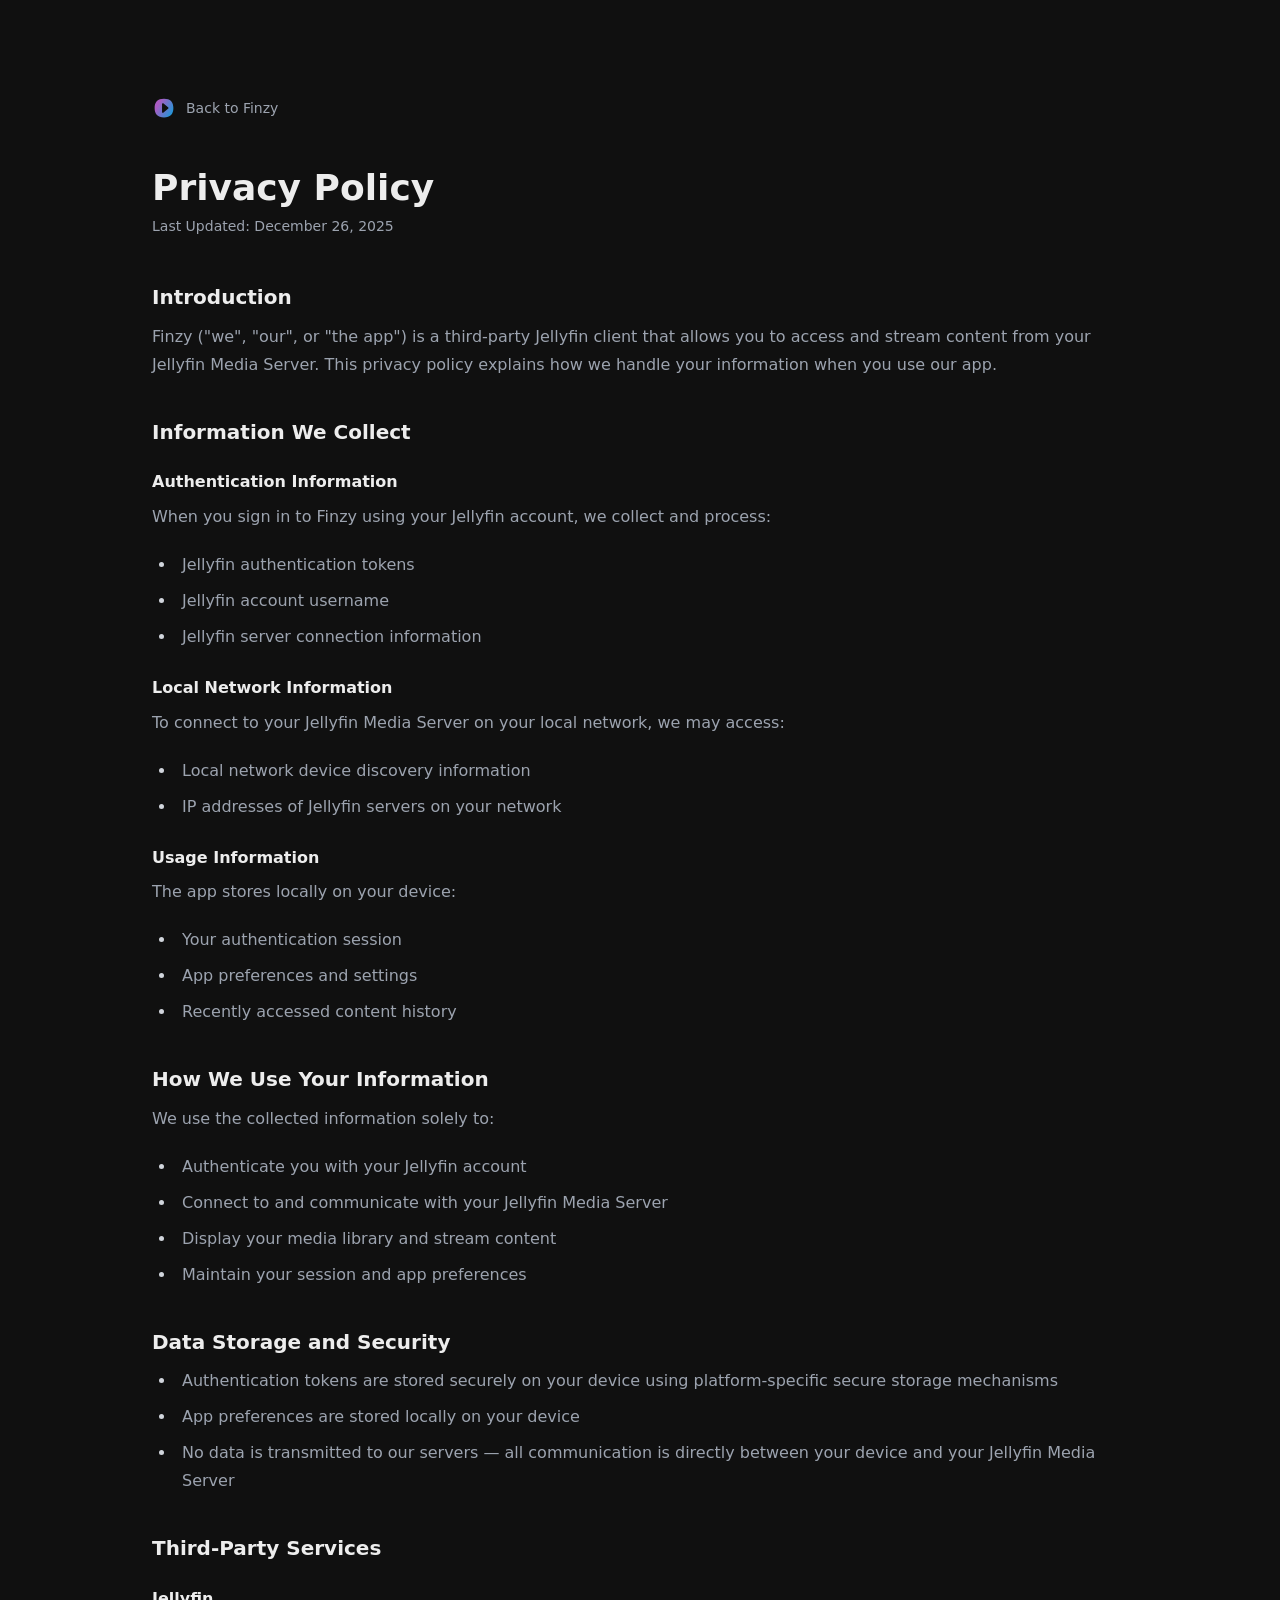
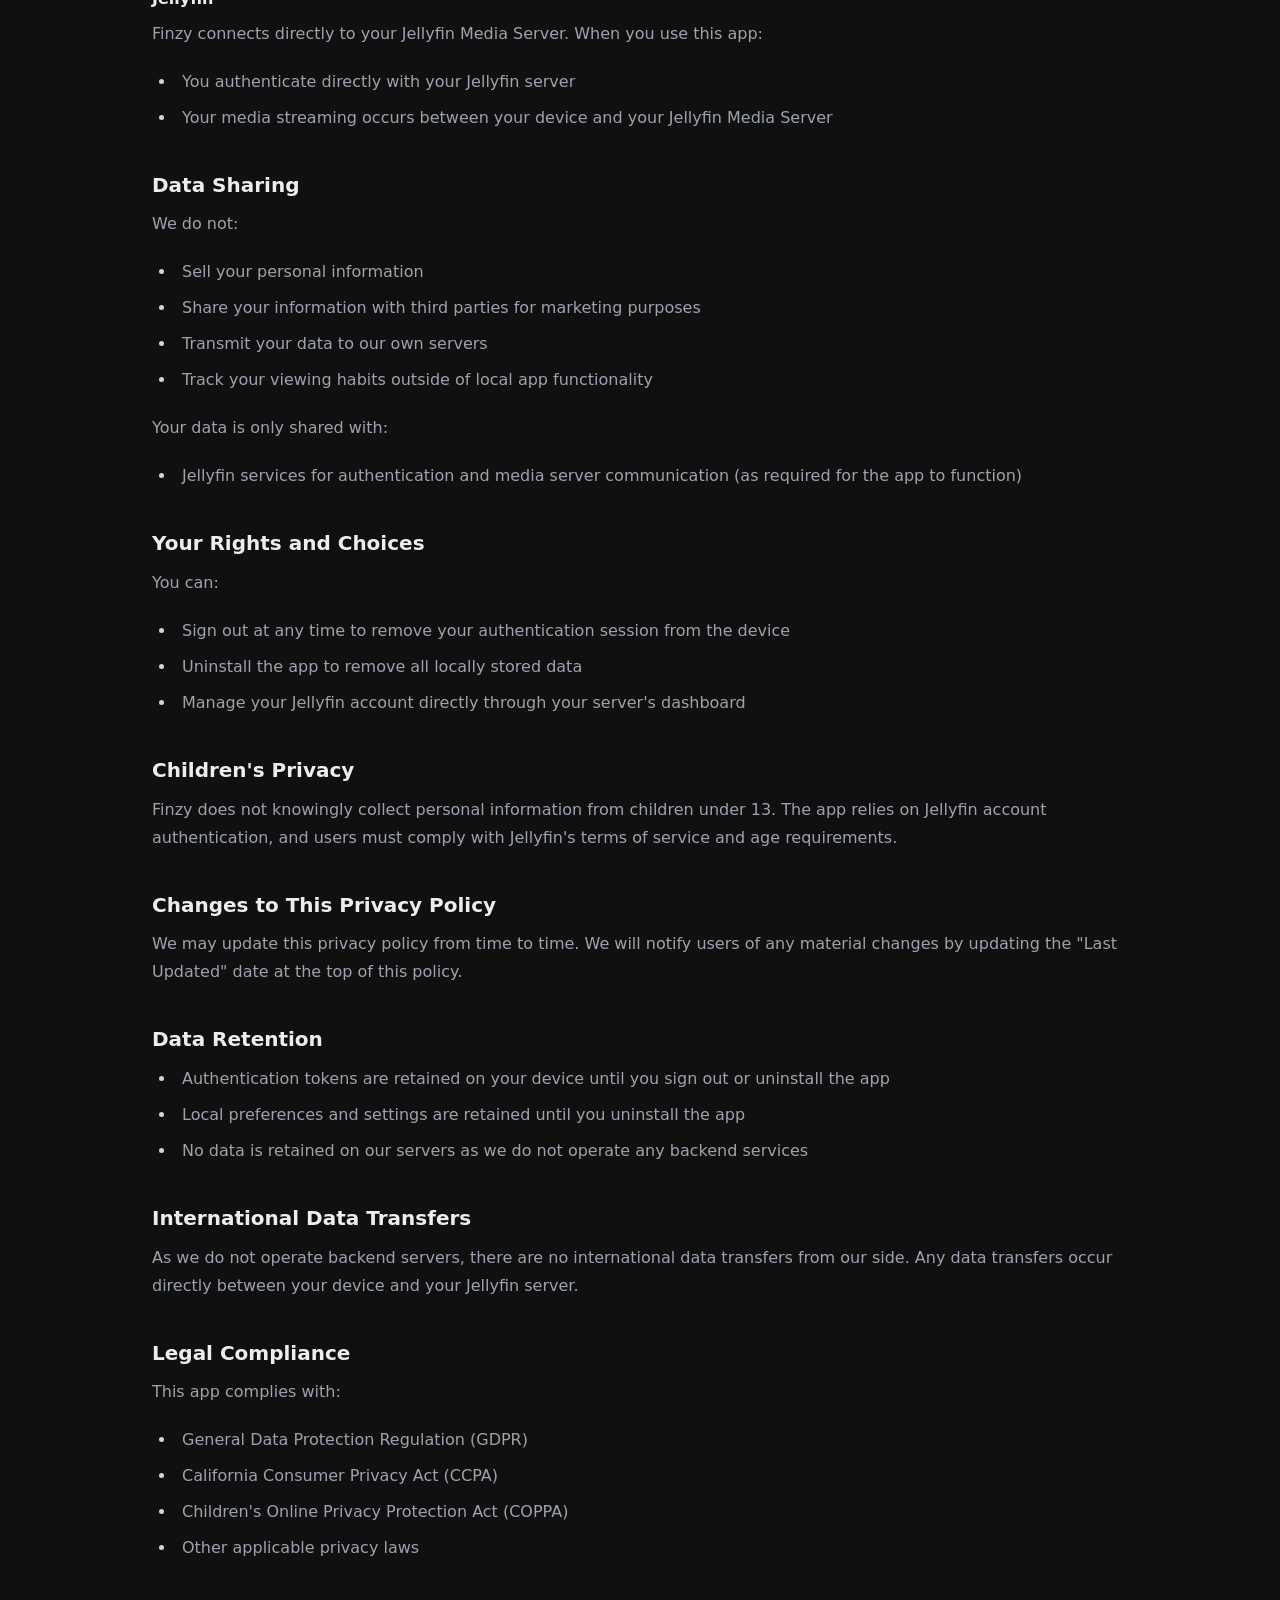
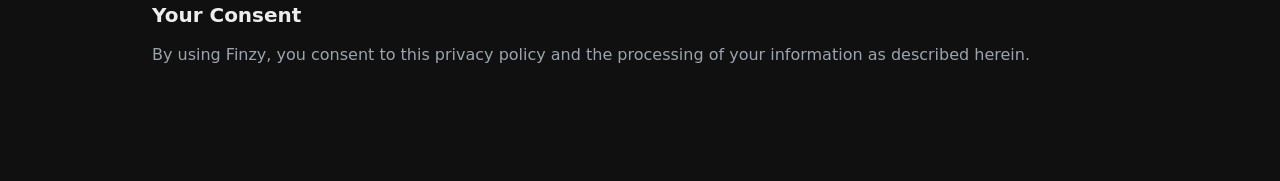
==== commit 0da05a26: "Add SEO, 404 page, CNAME, and privacy policy cleanup - Add Open Graph and Twitter Card meta tags to " ====
--- a/privacy.html
+++ b/privacy.html
@@ -1,4 +1,4 @@
-﻿
+
 <!doctype html>
 <html lang="en">
   <head>
@@ -29,6 +29,16 @@
     <!--7ke6fz-->
     <meta name="description" content="Finzy privacy policy - how we handle your information."/>
     <!---->
+    <meta property="og:type" content="website"/>
+    <meta property="og:url" content="https://getfinzy.com/privacy"/>
+    <meta property="og:title" content="Privacy Policy - Finzy"/>
+    <meta property="og:description" content="Finzy privacy policy - how we handle your information."/>
+    <meta property="og:image" content="https://getfinzy.com/finzy.png"/>
+    <meta name="twitter:card" content="summary"/>
+    <meta name="twitter:title" content="Privacy Policy - Finzy"/>
+    <meta name="twitter:description" content="Finzy privacy policy - how we handle your information."/>
+    <meta name="twitter:image" content="https://getfinzy.com/finzy.png"/>
+    <link rel="canonical" href="https://getfinzy.com/privacy"/>
     <title>
       Privacy Policy - Finzy
     </title>
@@ -155,7 +165,7 @@
               App preferences are stored locally on your device
             </li>
             <li class="svelte-7ke6fz">
-              No data is transmitted to our servers — all communication is directly between your device and your Jellyfin Media Server or Jellyfin's authentication services
+              No data is transmitted to our servers — all communication is directly between your device and your Jellyfin Media Server
             </li>
           </ul>
           <h2 class="svelte-7ke6fz">
@@ -165,39 +175,16 @@
             Jellyfin
           </h3>
           <p class="svelte-7ke6fz">
-            Finzy uses Jellyfin's authentication and media services. When you use this app:
-          </p>
-          <ul class="svelte-7ke6fz">
-            <li class="svelte-7ke6fz">
-              You authenticate directly with Jellyfin's servers
+            Finzy connects directly to your Jellyfin Media Server. When you use this app:
+          </p>
+          <ul class="svelte-7ke6fz">
+            <li class="svelte-7ke6fz">
+              You authenticate directly with your Jellyfin server
             </li>
             <li class="svelte-7ke6fz">
               Your media streaming occurs between your device and your Jellyfin Media Server
             </li>
-            <li class="svelte-7ke6fz">
-              Jellyfin's own privacy policy applies to their services:
-              <a href="https://www.jellyfin.org/docs/general/community-standards/" target="_blank" rel="noopener noreferrer" class="svelte-7ke6fz">
-                jellyfin.org/docs/general/community-standards
-              </a>
-            </li>
-          </ul>
-          <p class="svelte-7ke6fz">
-            We do not control and are not responsible for Jellyfin's data practices.
-          </p>
-          <h3 class="svelte-7ke6fz">
-            Litterbox (Discord Rich Presence)
-          </h3>
-          <p class="svelte-7ke6fz">
-            When Discord Rich Presence is enabled, media artwork may be temporarily uploaded to:
-          </p>
-          <ul class="svelte-7ke6fz">
-            <li class="svelte-7ke6fz">
-              Litterbox (litterbox.catbox.moe) — a temporary file hosting service
-            </li>
-          </ul>
-          <p class="svelte-7ke6fz">
-            These uploads are necessary because Discord requires publicly accessible image URLs for Rich Presence artwork. Uploaded images automatically expire after 1 hour. This feature is opt-in and disabled by default.
-          </p>
+          </ul>
           <h2 class="svelte-7ke6fz">
             Data Sharing
           </h2>
@@ -240,7 +227,7 @@
               Uninstall the app to remove all locally stored data
             </li>
             <li class="svelte-7ke6fz">
-              Manage your Jellyfin account directly through Jellyfin's services
+              Manage your Jellyfin account directly through your server's dashboard
             </li>
           </ul>
           <h2 class="svelte-7ke6fz">
@@ -273,7 +260,7 @@
             International Data Transfers
           </h2>
           <p class="svelte-7ke6fz">
-            As we do not operate backend servers, there are no international data transfers from our side. Any data transfers occur directly between your device and Jellyfin's services, subject to Jellyfin's privacy policy.
+            As we do not operate backend servers, there are no international data transfers from our side. Any data transfers occur directly between your device and your Jellyfin server.
           </p>
           <h2 class="svelte-7ke6fz">
             Legal Compliance
--- a/assets/css/main.css
+++ b/assets/css/main.css
@@ -1265,7 +1265,7 @@
 
   .-translate-y-1\/2 {
     --tw-translate-y: -50% ;
-    translate:var(--tw-translate-x)var(--tw-translate-y)
+    translate: var(--tw-translate-x) var(--tw-translate-y)
   }
 
   .rotate-180 {
@@ -1277,7 +1277,7 @@
   }
 
   .transform {
-    transform:var(--tw-rotate-x,)var(--tw-rotate-y,)var(--tw-rotate-z,)var(--tw-skew-x,)var(--tw-skew-y,)
+    transform: var(--tw-rotate-x,) var(--tw-rotate-y,) var(--tw-rotate-z,) var(--tw-skew-x,) var(--tw-skew-y,)
   }
 
   .animate-fade-in-up {
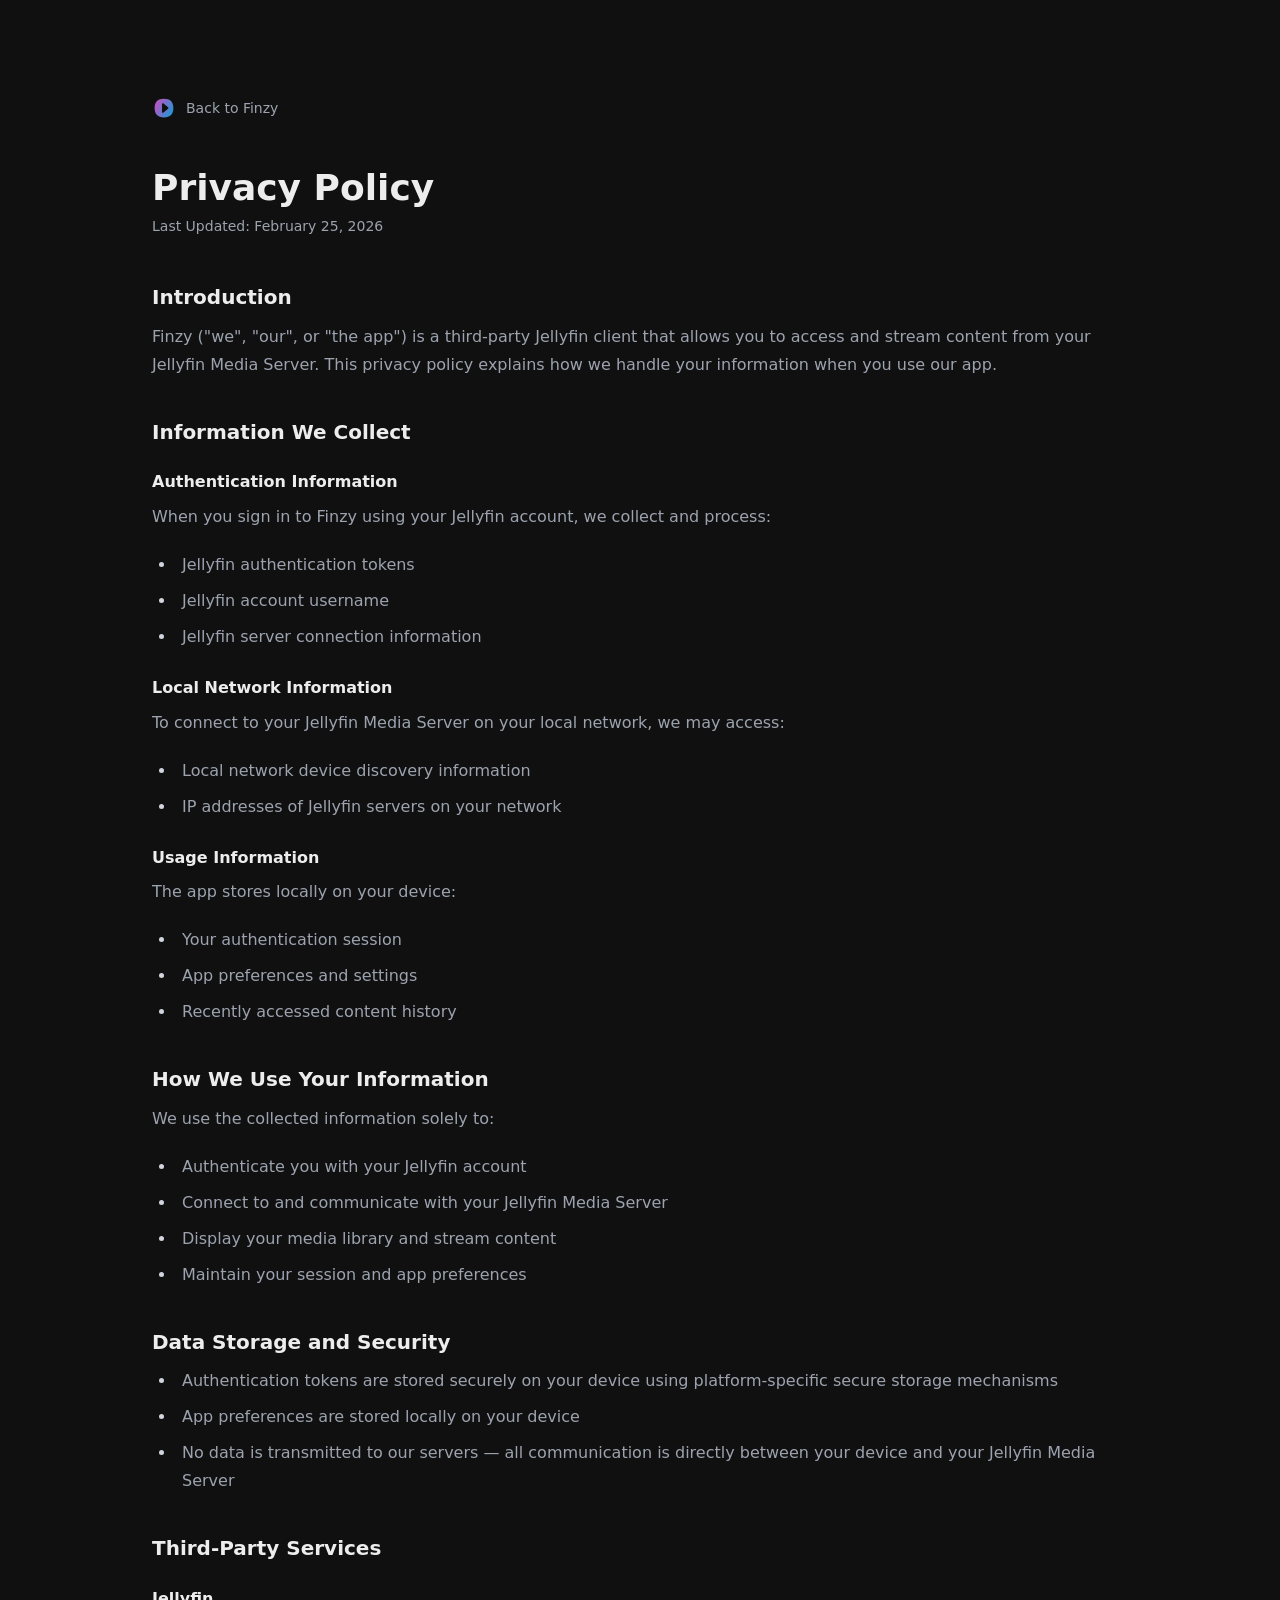
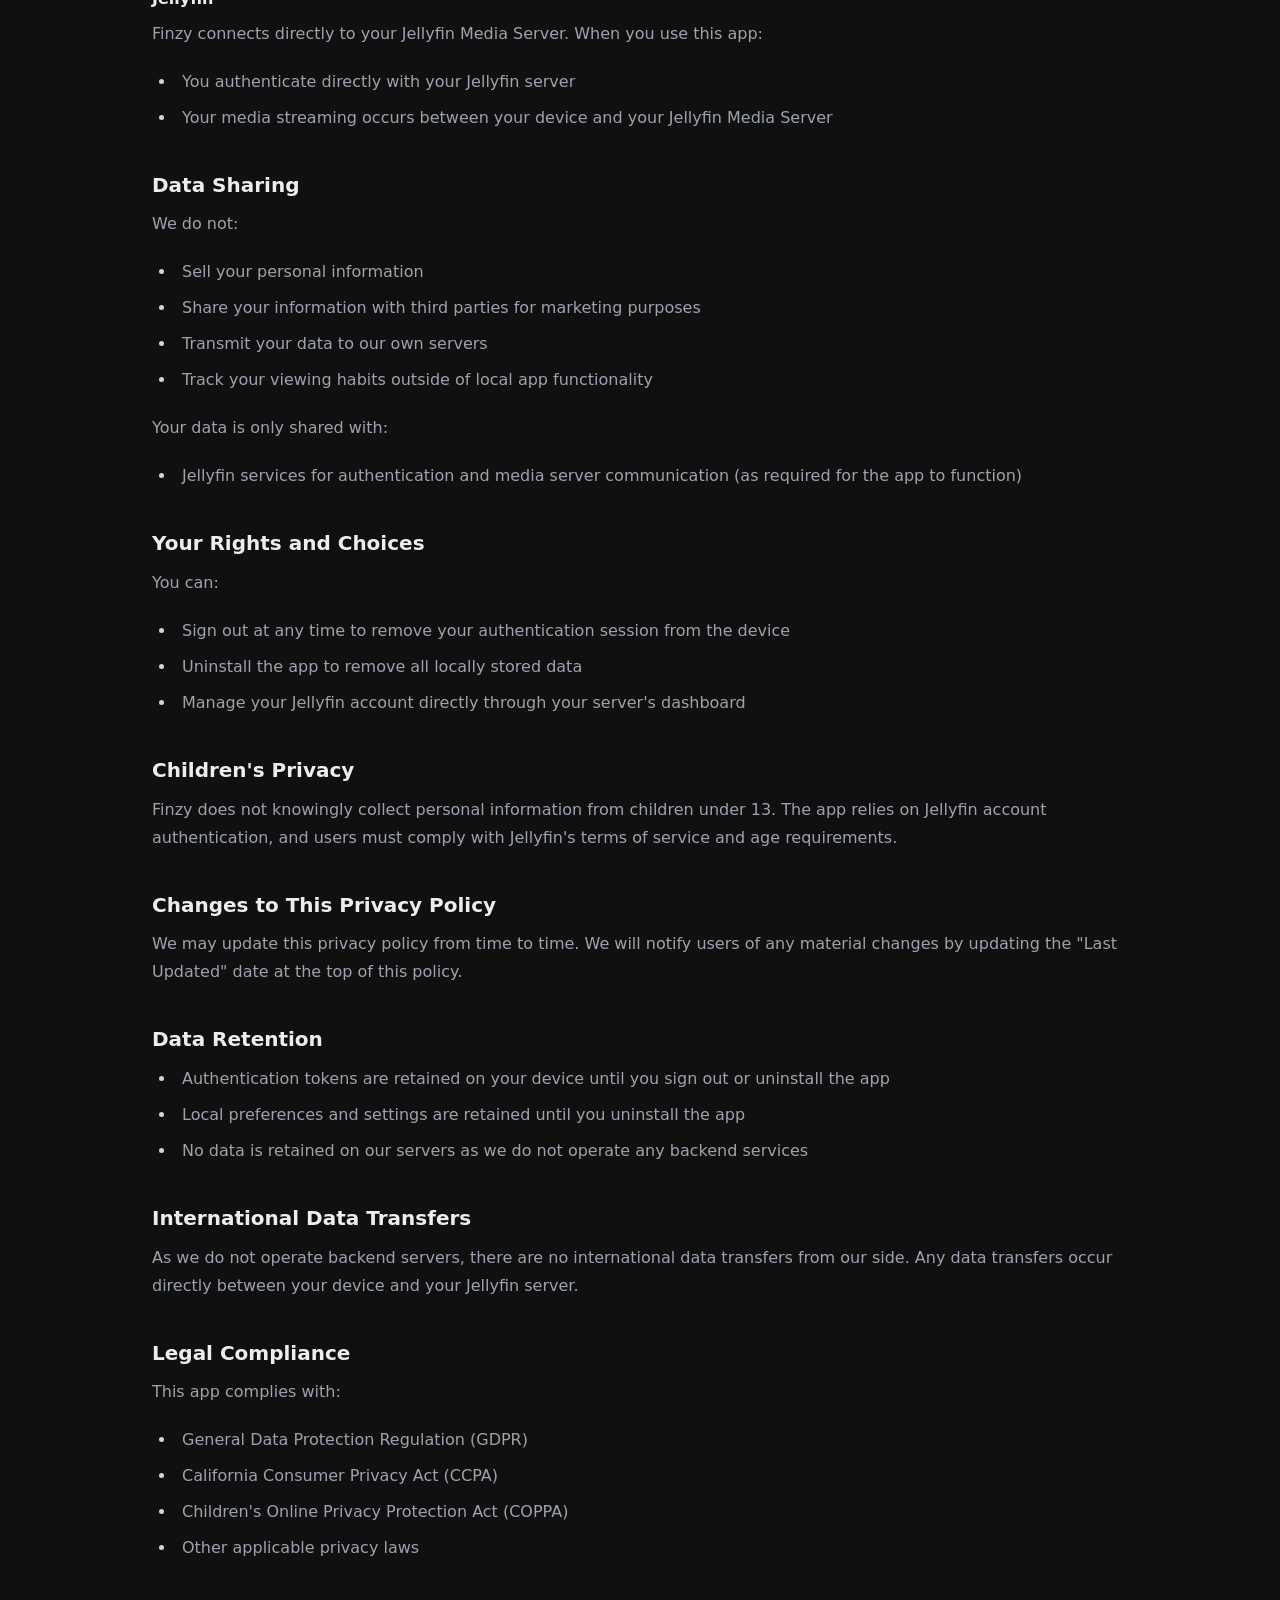
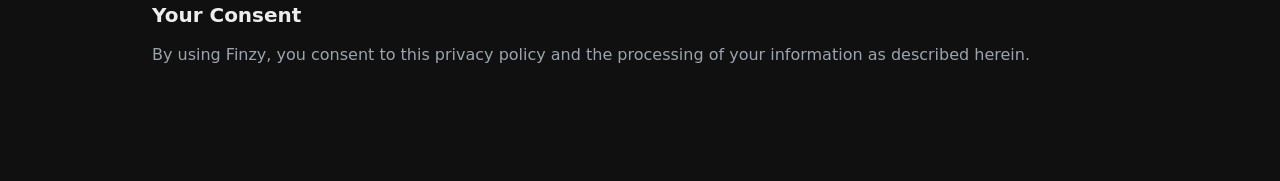
==== commit 4e66abd8: "Update privacy policy date to February 25, 2026 Made-with: Cursor" ====
--- a/privacy.html
+++ b/privacy.html
@@ -1,4 +1,4 @@
-
+﻿
 <!doctype html>
 <html lang="en">
   <head>
@@ -74,7 +74,7 @@
           Privacy Policy
         </h1>
         <p class="text-text-muted text-sm mb-12">
-          Last Updated: December 26, 2025
+          Last Updated: February 25, 2026
         </p>
         <div class="prose svelte-7ke6fz">
           <h2 class="svelte-7ke6fz">
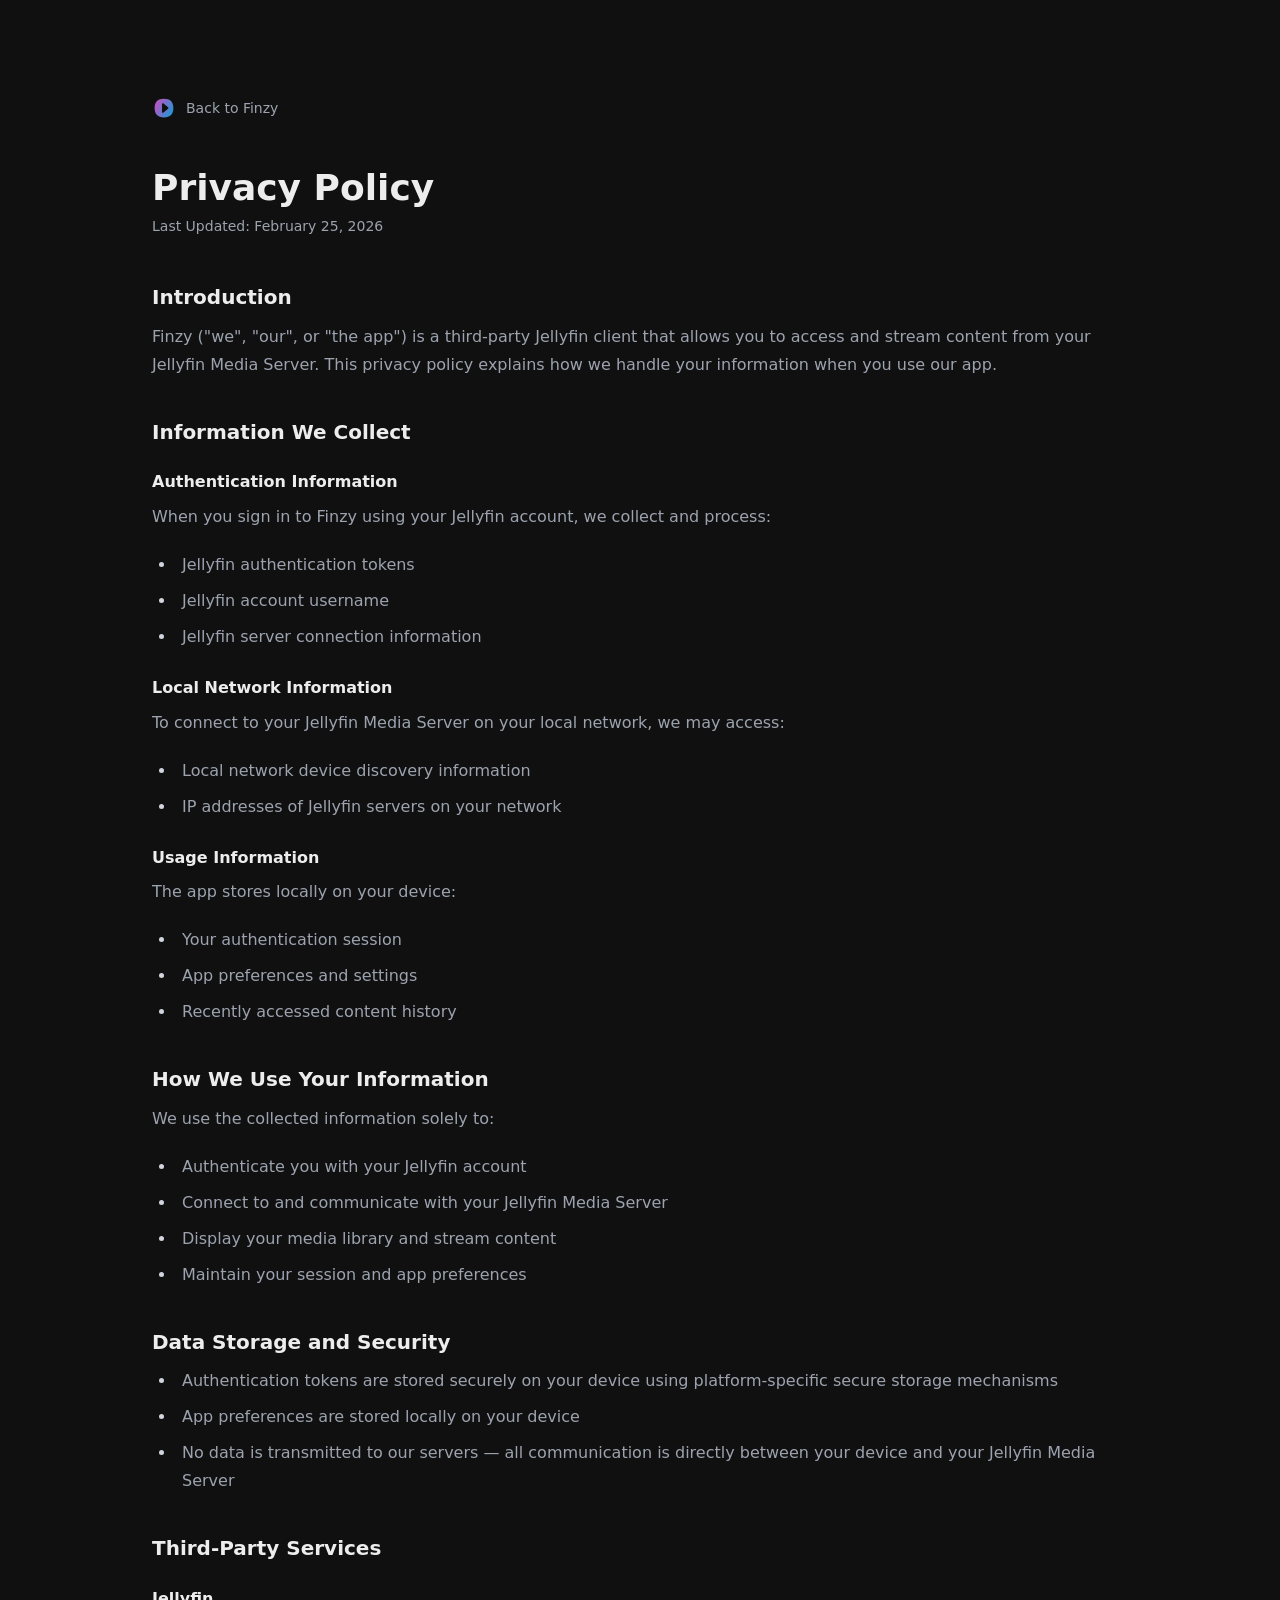
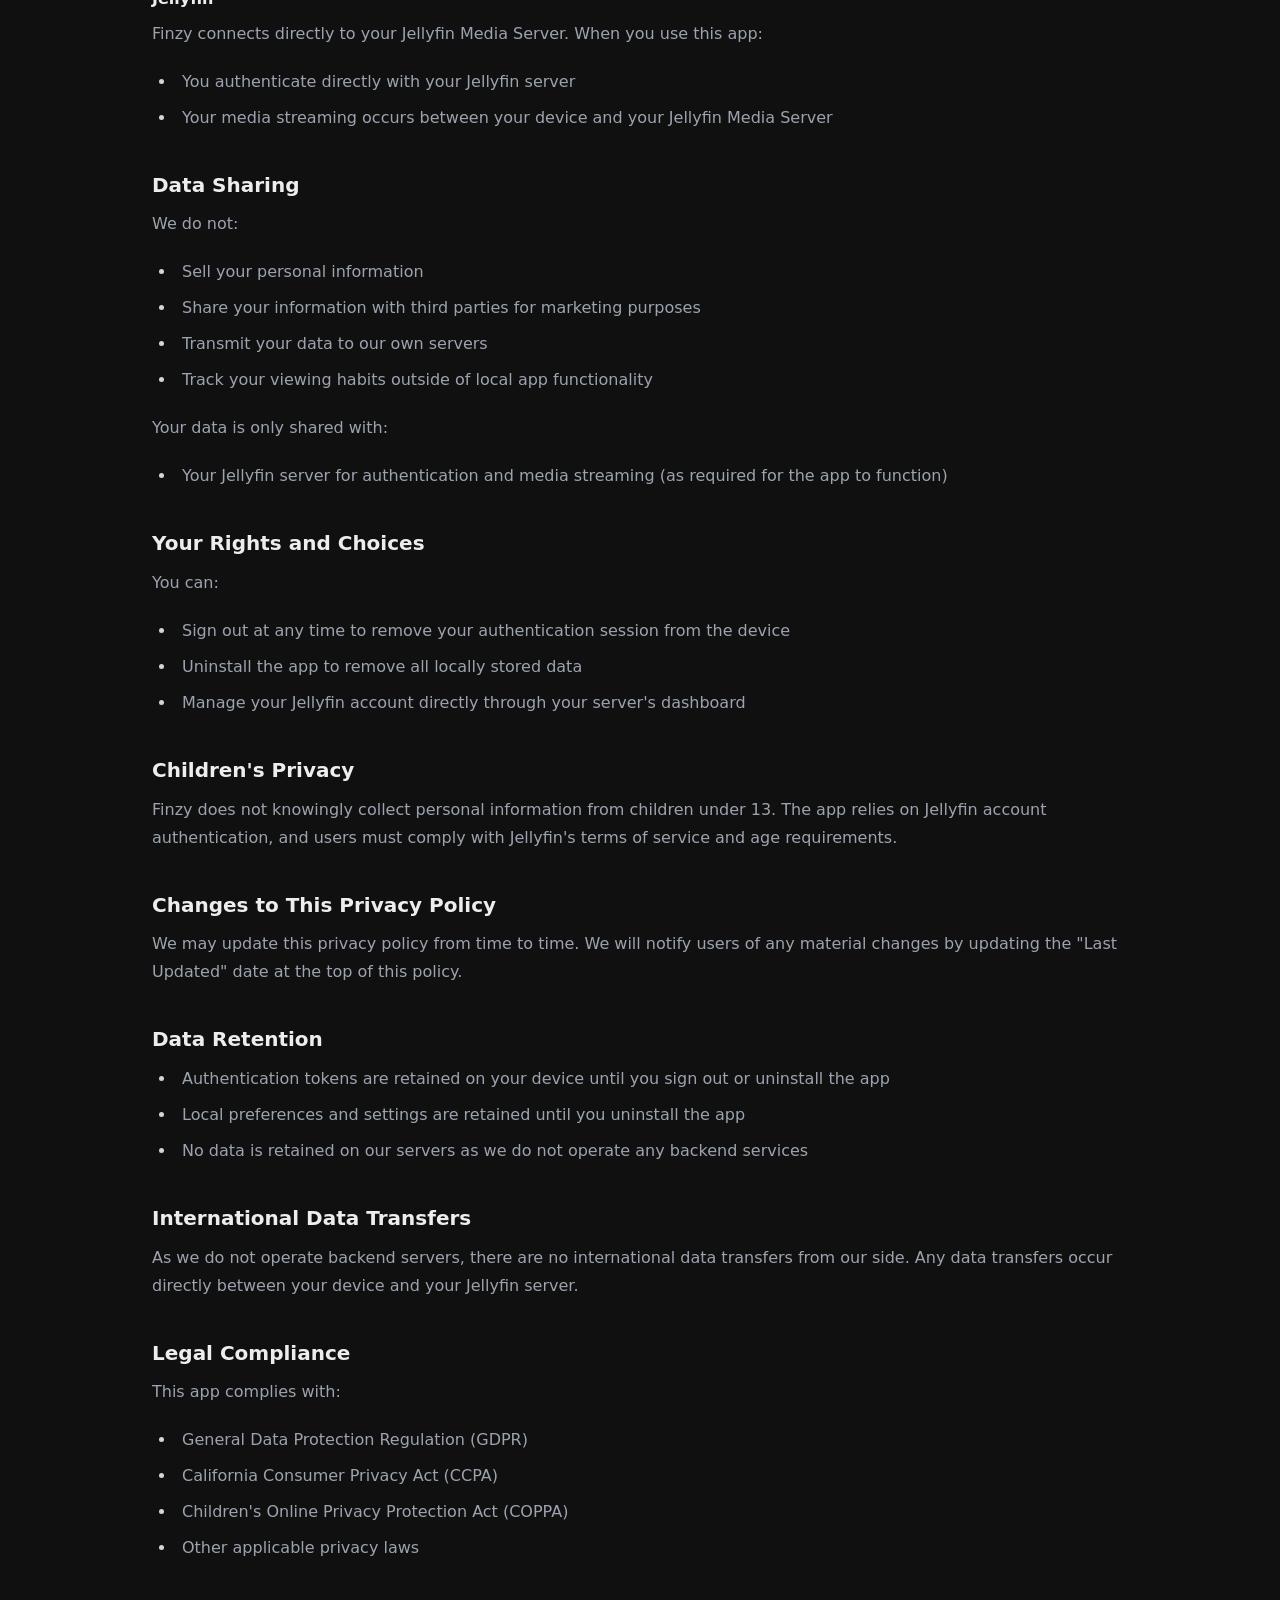
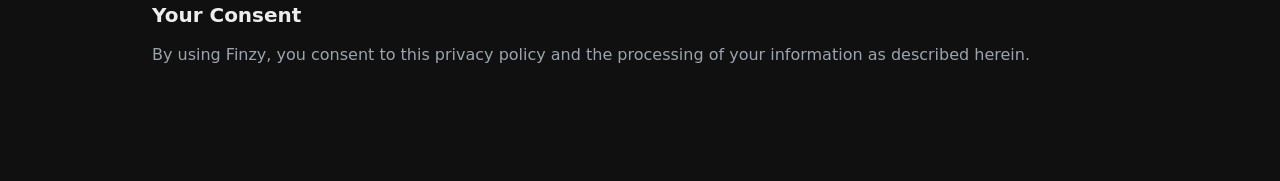
==== commit 597821b6: "Fix privacy policy data sharing to reference your server, not centralized Jellyfin services Made-wit" ====
--- a/privacy.html
+++ b/privacy.html
@@ -1,4 +1,4 @@
-﻿
+
 <!doctype html>
 <html lang="en">
   <head>
@@ -210,7 +210,7 @@
           </p>
           <ul class="svelte-7ke6fz">
             <li class="svelte-7ke6fz">
-              Jellyfin services for authentication and media server communication (as required for the app to function)
+              Your Jellyfin server for authentication and media streaming (as required for the app to function)
             </li>
           </ul>
           <h2 class="svelte-7ke6fz">
--- a/assets/css/main.css
+++ b/assets/css/main.css
@@ -2289,6 +2289,10 @@
       width:calc(var(--spacing)*200)
     }
 
+    .md\:py-20 {
+      padding-block:calc(var(--spacing)*20)
+    }
+
     .md\:py-32 {
       padding-block:calc(var(--spacing)*32)
     }
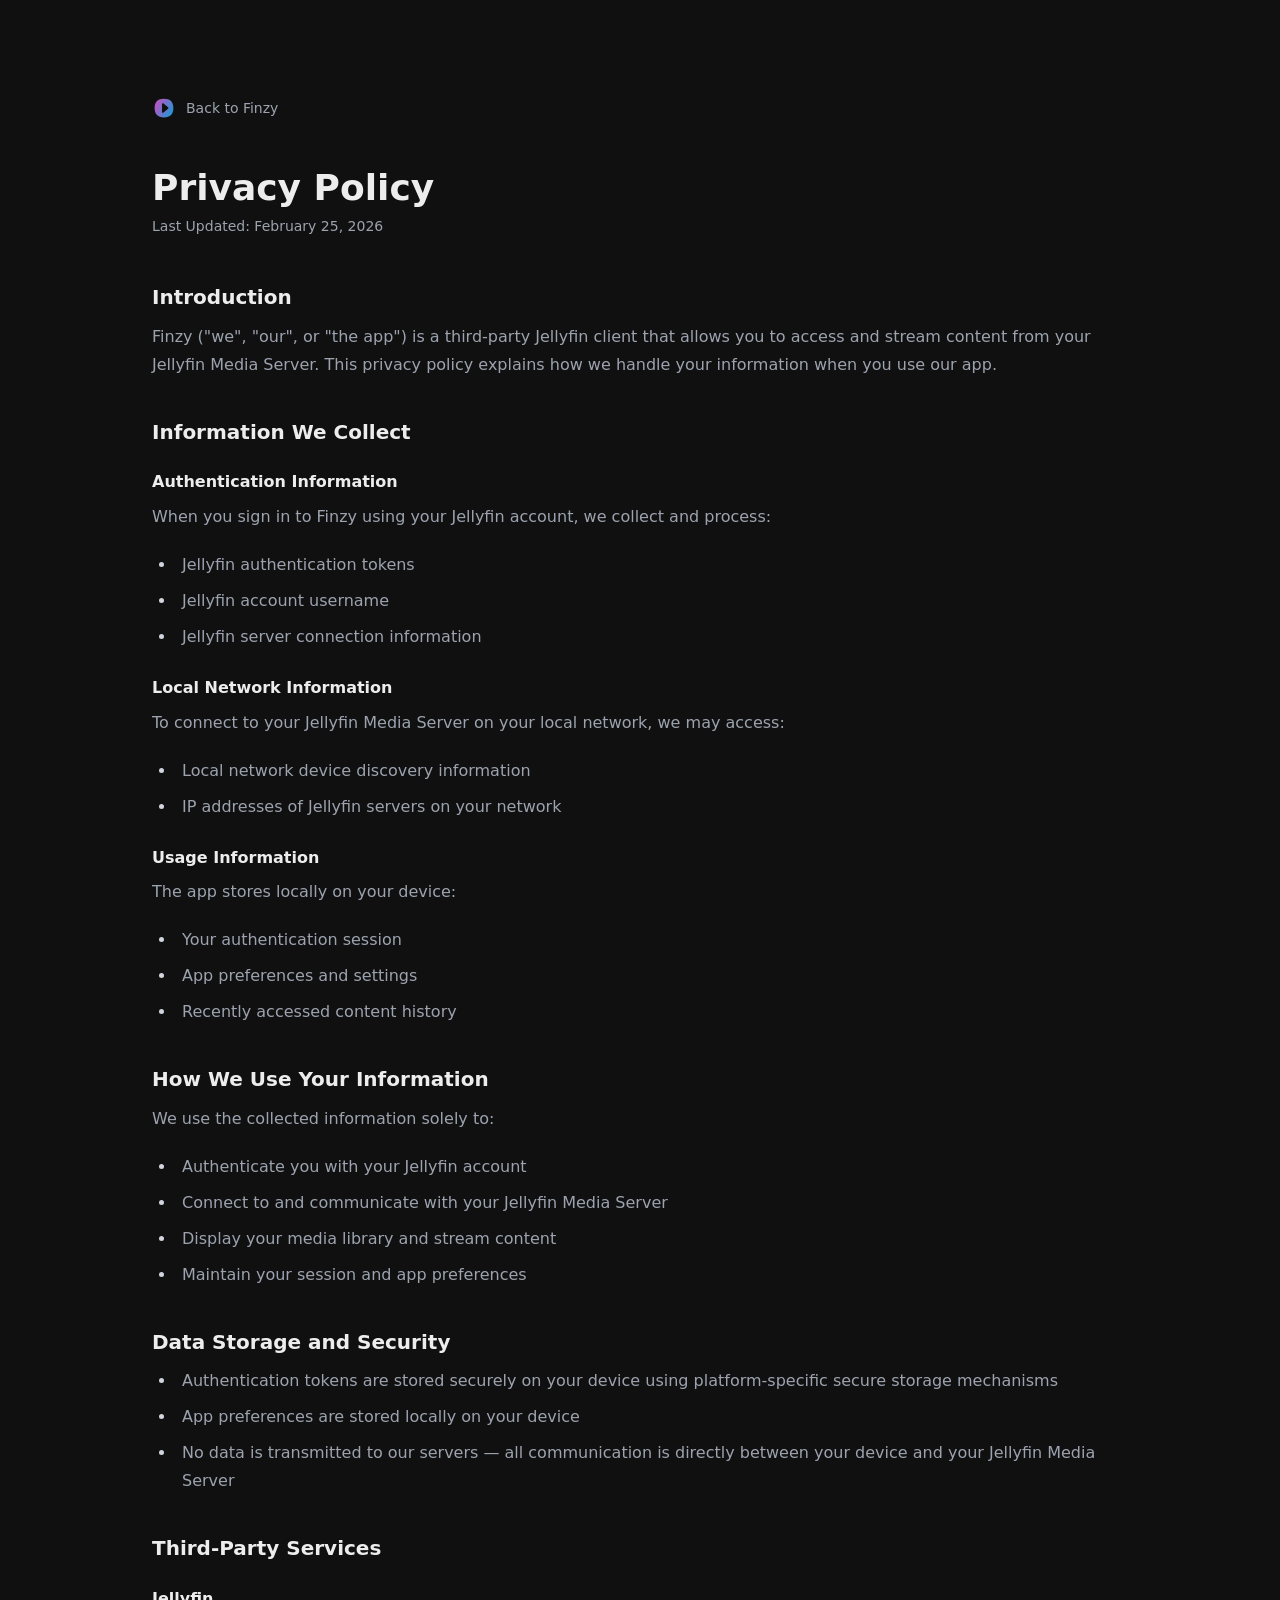
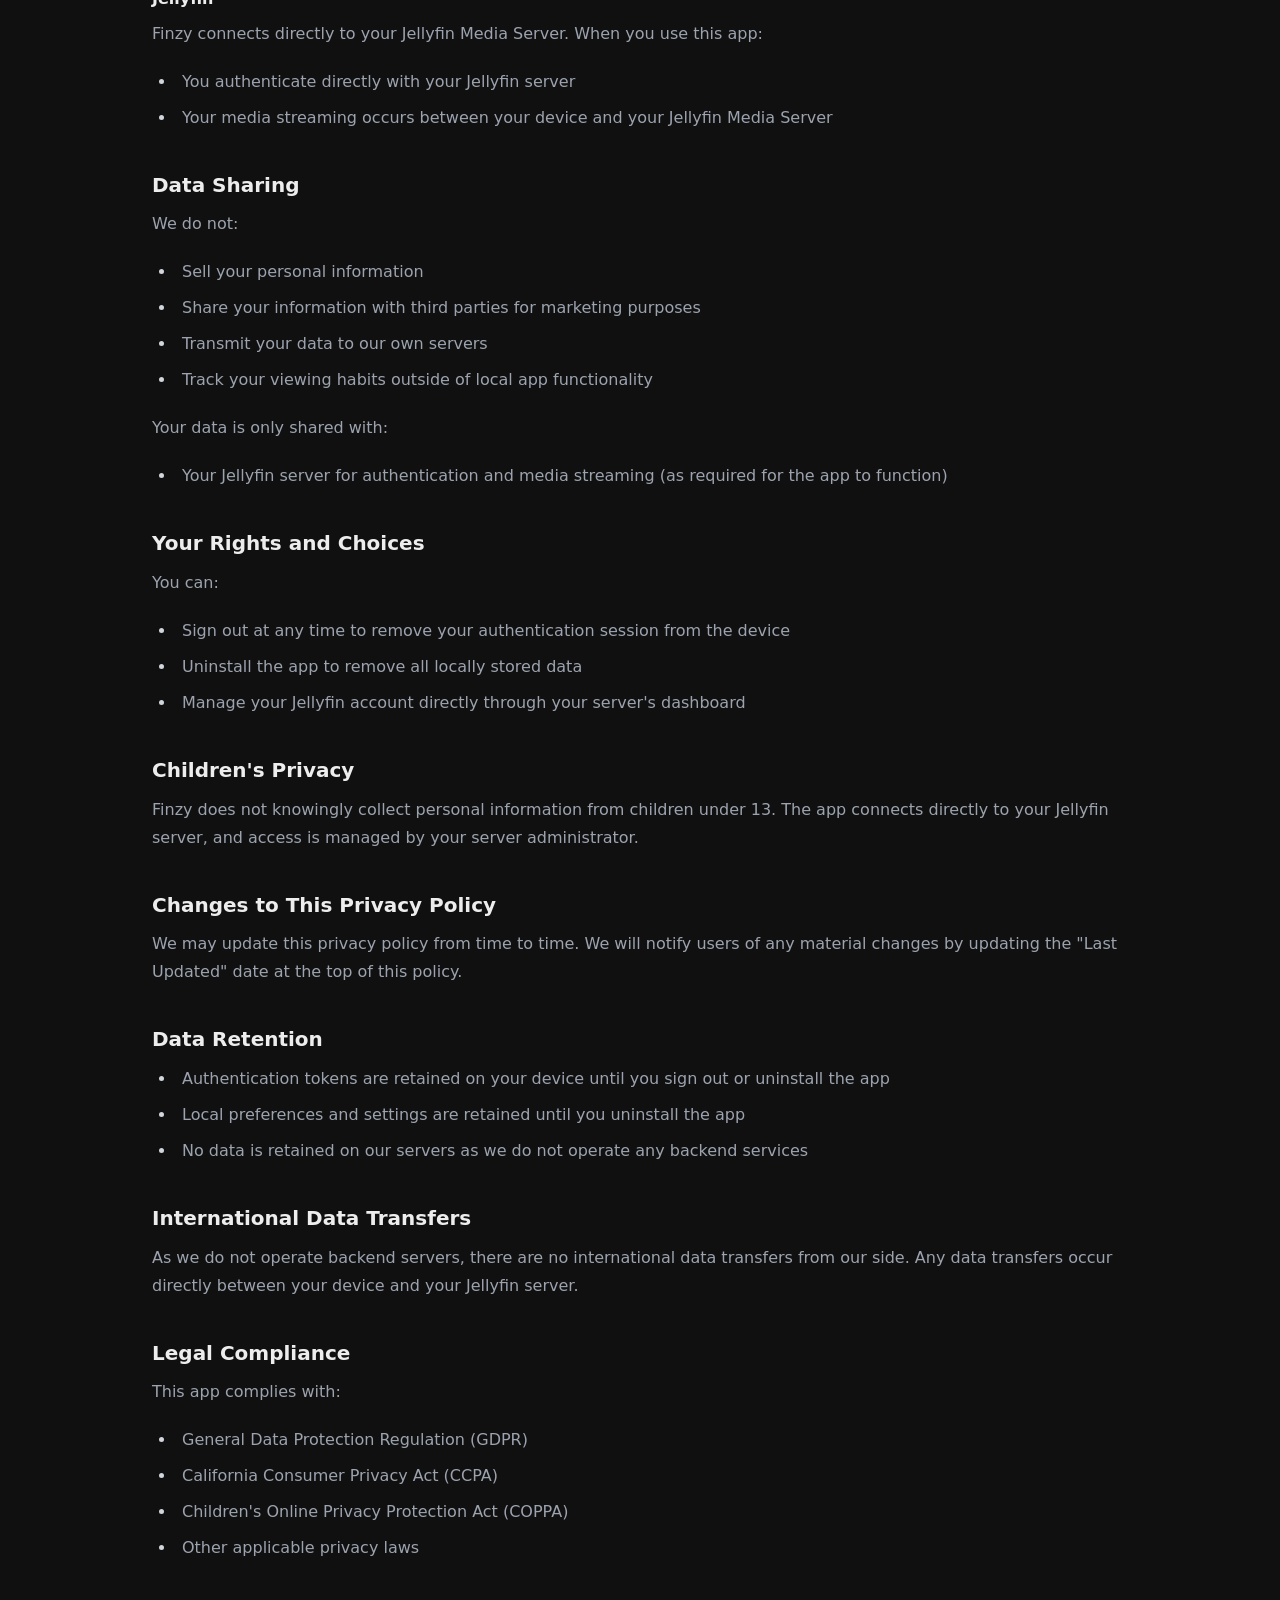
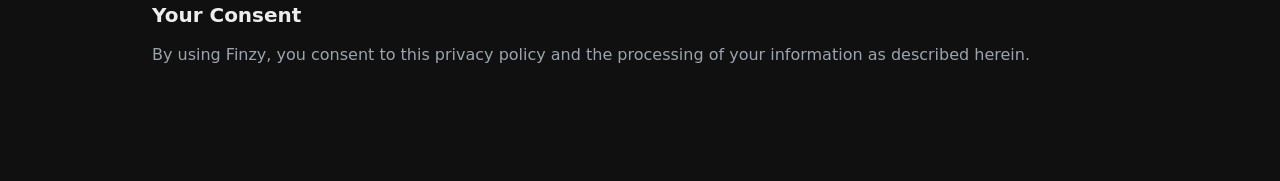
==== commit a20c4d9c: "Fix children's privacy section to reference server admin instead of Jellyfin ToS Made-with: Cursor" ====
--- a/privacy.html
+++ b/privacy.html
@@ -234,7 +234,7 @@
             Children's Privacy
           </h2>
           <p class="svelte-7ke6fz">
-            Finzy does not knowingly collect personal information from children under 13. The app relies on Jellyfin account authentication, and users must comply with Jellyfin's terms of service and age requirements.
+            Finzy does not knowingly collect personal information from children under 13. The app connects directly to your Jellyfin server, and access is managed by your server administrator.
           </p>
           <h2 class="svelte-7ke6fz">
             Changes to This Privacy Policy
